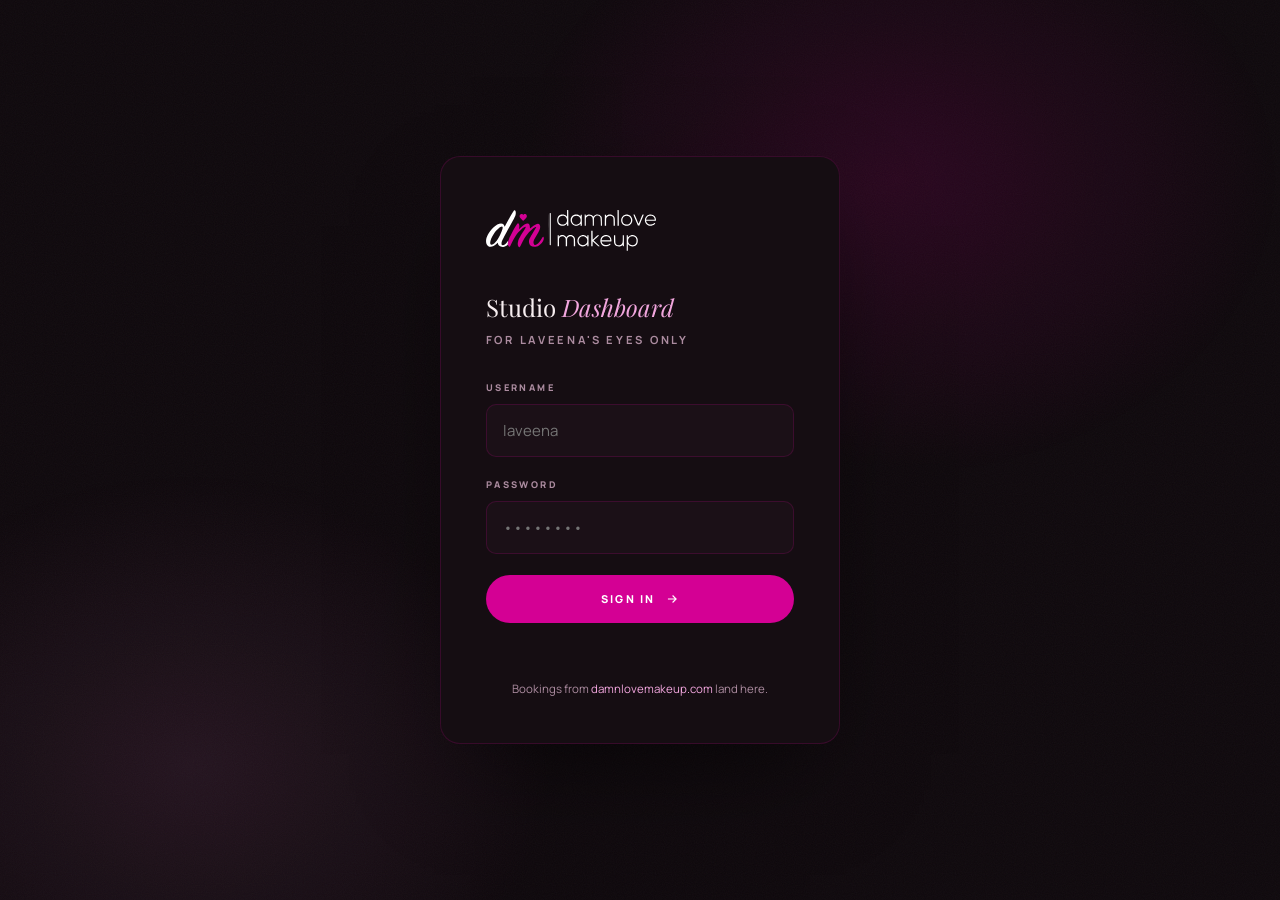
==== public/admin/index.html @ dbfa357e "DamnLove Makeup — website, booking system, admin dashboard" ====
<!DOCTYPE html>
<html lang="en">
<head>
<meta charset="UTF-8">

<!-- Google Analytics (GA4) — replace G-XXXXXXXXXX with your Measurement ID -->
<script async src="https://www.googletagmanager.com/gtag/js?id=G-XXXXXXXXXX"></script>
<script>
  window.dataLayer = window.dataLayer || [];
  function gtag(){dataLayer.push(arguments);}
  gtag('js', new Date());
  gtag('config', 'G-XXXXXXXXXX');
</script>
<meta name="viewport" content="width=device-width, initial-scale=1.0">
<title>Studio Dashboard · DamnLove Makeup</title>
<meta name="robots" content="noindex, nofollow">
<link rel="icon" type="image/svg+xml" href="../assets/mark.svg">
<link rel="preconnect" href="https://fonts.googleapis.com">
<link rel="preconnect" href="https://fonts.gstatic.com" crossorigin>
<link href="https://fonts.googleapis.com/css2?family=Playfair+Display:ital,wght@0,400;0,500;1,400;1,500&family=Manrope:wght@400;500;600;700;800&display=swap" rel="stylesheet">
<style>
:root{
  --bg:#0F090D;--bg-2:#150D12;--panel:#1B1017;--card:#1E1219;
  --pink:#D40094;--pink-hi:#EE2FA9;--blush:#F2A6DE;--rose:#C06BA6;
  --ivory:#F7EEF0;--mut:#AC8CA0;--hair:rgba(212,0,148,.18);--hair-2:rgba(247,238,240,.09);
  --new:#E0A73E;--conf:#4FA56B;--done:#6C8CC0;--canc:#B0607C;
  --serif:"Playfair Display",serif;--sans:"Manrope",sans-serif;--ease:cubic-bezier(.19,1,.22,1);
}
*{margin:0;padding:0;box-sizing:border-box}
body{background:var(--bg);color:var(--ivory);font-family:var(--sans);font-size:15px;line-height:1.6;-webkit-font-smoothing:antialiased;min-height:100vh}
a{color:inherit;text-decoration:none}
button{font:inherit;color:inherit;background:none;border:0;cursor:pointer}
h1,h2,h3,h4{font-family:var(--serif);font-weight:400}
input,select,textarea{font:inherit}
.serif-i{font-family:var(--serif);font-style:italic;color:var(--blush)}
.grain{position:fixed;inset:-100%;z-index:0;pointer-events:none;opacity:.04;background-image:url("data:image/svg+xml,%3Csvg xmlns='http://www.w3.org/2000/svg' width='300' height='300'%3E%3Cfilter id='n'%3E%3CfeTurbulence type='fractalNoise' baseFrequency='.9' numOctaves='2'/%3E%3C/filter%3E%3Crect width='300' height='300' filter='url(%23n)'/%3E%3C/svg%3E")}

/* ═══ LOGIN ═══ */
.login{min-height:100vh;display:flex;align-items:center;justify-content:center;padding:1.5rem;position:relative;z-index:1}
.login::before{content:"";position:absolute;inset:0;background:radial-gradient(50% 55% at 70% 20%,rgba(212,0,148,.14),transparent 60%),radial-gradient(45% 50% at 15% 85%,rgba(192,107,166,.12),transparent 65%)}
.login-card{position:relative;width:min(400px,100%);background:var(--bg-2);border:1px solid var(--hair);border-radius:20px;padding:clamp(1.8rem,5vw,2.8rem);box-shadow:0 40px 100px -30px rgba(0,0,0,.6)}
.login-card img{width:170px;height:auto;margin-bottom:1.6rem}
.login-card h1{font-size:1.5rem;margin-bottom:.3rem}
.login-card h1 em{font-style:italic;color:var(--blush)}
.login-card .sub{font-size:.7rem;font-weight:700;letter-spacing:.24em;text-transform:uppercase;color:var(--mut);margin-bottom:2rem}
.field{margin-bottom:1.3rem}
.field label{display:block;font-size:.58rem;font-weight:800;letter-spacing:.26em;text-transform:uppercase;color:var(--mut);margin-bottom:.5rem}
.field input{width:100%;background:var(--panel);border:1px solid var(--hair);border-radius:10px;padding:.85rem 1rem;color:var(--ivory);transition:border-color .3s}
.field input:focus{outline:none;border-color:var(--pink)}
.btn{display:inline-flex;align-items:center;justify-content:center;gap:.6rem;font-size:.68rem;font-weight:800;letter-spacing:.2em;text-transform:uppercase;padding:.95rem 1.6rem;border-radius:999px;transition:transform .4s var(--ease),background .3s,border-color .3s,color .3s}
.btn svg{width:14px;height:14px}
.btn-solid{background:var(--pink);color:#fff}
.btn-solid:hover{background:var(--pink-hi);transform:translateY(-2px)}
.btn-line{border:1px solid var(--hair);color:var(--ivory)}
.btn-line:hover{border-color:var(--pink);color:var(--blush)}
.btn-full{width:100%}
.btn:disabled{opacity:.5;cursor:default;transform:none!important}
.login-err{color:#E0245E;font-size:.82rem;margin-top:1rem;min-height:1.2em;font-weight:600}
.login-hint{margin-top:1.6rem;font-size:.72rem;color:var(--mut);text-align:center}
.login-hint a{color:var(--blush)}

/* ═══ APP SHELL ═══ */
.app{display:none;min-height:100vh;position:relative;z-index:1}
.app.show{display:grid;grid-template-columns:250px 1fr}
@media (max-width:860px){.app.show{grid-template-columns:1fr}}
.side{background:var(--bg-2);border-right:1px solid var(--hair);padding:1.6rem 1.1rem;display:flex;flex-direction:column;gap:.4rem;position:sticky;top:0;height:100vh}
@media (max-width:860px){.side{position:static;height:auto;flex-direction:row;flex-wrap:wrap;align-items:center;border-right:0;border-bottom:1px solid var(--hair)}}
.side .brand{display:flex;align-items:center;gap:.6rem;margin-bottom:1.6rem;padding:0 .4rem}
.side .brand img{width:130px;height:auto}
@media (max-width:860px){.side .brand{margin-bottom:0;margin-right:auto}}
.nav-item{display:flex;align-items:center;gap:.8rem;padding:.8rem .9rem;border-radius:10px;font-size:.86rem;font-weight:600;color:var(--mut);transition:all .3s var(--ease)}
.nav-item svg{width:18px;height:18px;flex:none}
.nav-item:hover{color:var(--ivory);background:var(--panel)}
.nav-item.on{background:var(--pink);color:#fff}
.nav-item .badge{margin-left:auto;background:var(--panel);color:var(--blush);font-size:.66rem;font-weight:800;padding:.1rem .5rem;border-radius:999px}
.nav-item.on .badge{background:rgba(255,255,255,.22);color:#fff}
.side .spacer{flex:1}
@media (max-width:860px){.side .spacer{display:none}.nav-item{padding:.6rem .7rem}.nav-item span.lbl{display:none}}
.main{padding:clamp(1.4rem,4vw,2.6rem);min-width:0;overflow-x:clip}
.page-head{display:flex;justify-content:space-between;align-items:flex-end;gap:1rem;flex-wrap:wrap;margin-bottom:1.8rem}
.page-head h2{font-size:clamp(1.6rem,4vw,2.4rem)}
.page-head h2 em{font-style:italic;color:var(--blush)}
.page-head p{color:var(--mut);font-size:.86rem;margin-top:.3rem}
.view{display:none}
.view.on{display:block;animation:fade .5s var(--ease)}
@keyframes fade{from{opacity:0;transform:translateY(12px)}to{opacity:1;transform:none}}

/* ═══ stats ═══ */
.stats{display:grid;grid-template-columns:repeat(auto-fit,minmax(130px,1fr));gap:1rem;margin-bottom:1.8rem}
.stat{background:var(--card);border:1px solid var(--hair-2);border-radius:14px;padding:1.2rem 1.3rem}
.stat b{font-family:var(--serif);font-size:2rem;display:block;line-height:1}
.stat span{font-size:.62rem;font-weight:800;letter-spacing:.16em;text-transform:uppercase;color:var(--mut);margin-top:.4rem;display:block}
.stat.s-new b{color:var(--new)}.stat.s-conf b{color:var(--conf)}.stat.s-done b{color:var(--done)}.stat.s-all b{color:var(--blush)}

/* ═══ filters ═══ */
.filters{display:flex;gap:.5rem;flex-wrap:wrap;margin-bottom:1.4rem;align-items:center}
.chip{font-size:.68rem;font-weight:700;letter-spacing:.12em;text-transform:uppercase;padding:.5rem 1rem;border-radius:999px;border:1px solid var(--hair-2);color:var(--mut);transition:all .3s}
.chip:hover{color:var(--ivory);border-color:var(--pink)}
.chip.on{background:var(--pink);border-color:var(--pink);color:#fff}
.search{margin-left:auto;background:var(--panel);border:1px solid var(--hair-2);border-radius:999px;padding:.5rem 1rem;color:var(--ivory);min-width:180px}
.search:focus{outline:none;border-color:var(--pink)}
@media (max-width:560px){.search{margin-left:0;width:100%}}

/* ═══ booking cards ═══ */
.blist{display:flex;flex-direction:column;gap:.9rem}
.bcard{background:var(--card);border:1px solid var(--hair-2);border-radius:14px;padding:1.2rem 1.3rem;display:grid;grid-template-columns:auto 1fr auto;gap:1rem;align-items:center;transition:border-color .3s}
.bcard:hover{border-color:var(--hair)}
@media (max-width:680px){.bcard{grid-template-columns:1fr;gap:.8rem}}
.bcard .bid{font-family:var(--serif);font-size:1.1rem;color:var(--blush);min-width:56px}
.bcard .binfo b{font-size:1.02rem;font-weight:700}
.bcard .binfo .meta{font-size:.82rem;color:var(--mut);margin-top:.2rem}
.bcard .binfo .meta span{color:var(--blush)}
.bcard .bactions{display:flex;gap:.5rem;align-items:center;flex-wrap:wrap;justify-content:flex-end}
@media (max-width:680px){.bcard .bactions{justify-content:flex-start}}
.sbadge{font-size:.6rem;font-weight:800;letter-spacing:.14em;text-transform:uppercase;padding:.3rem .7rem;border-radius:999px}
.sb-new{background:rgba(224,167,62,.16);color:var(--new)}
.sb-confirmed{background:rgba(79,165,107,.16);color:var(--conf)}
.sb-done{background:rgba(108,140,192,.16);color:var(--done)}
.sb-cancelled{background:rgba(176,96,124,.16);color:var(--canc)}
.mini{font-size:.64rem;font-weight:700;letter-spacing:.1em;text-transform:uppercase;padding:.5rem .9rem;border-radius:999px;border:1px solid var(--hair-2);color:var(--mut);transition:all .3s;display:inline-flex;align-items:center;gap:.4rem}
.mini svg{width:13px;height:13px}
.mini:hover{color:var(--ivory);border-color:var(--pink)}
.mini.wa{background:var(--pink);border-color:var(--pink);color:#fff}
.mini.wa:hover{background:var(--pink-hi)}
.mini.go{border-color:rgba(79,165,107,.4);color:var(--conf)}
.mini.go:hover{background:rgba(79,165,107,.14)}
.empty{text-align:center;padding:3rem 1rem;color:var(--mut);font-style:italic}

/* ═══ availability calendar ═══ */
.acal{max-width:460px;background:var(--card);border:1px solid var(--hair-2);border-radius:16px;padding:1.4rem}
.acal-head{display:flex;justify-content:space-between;align-items:center;margin-bottom:1rem}
.acal-head b{font-family:var(--serif);font-size:1.25rem}
.acal-head b i{color:var(--blush);font-style:italic}
.acal-nav{display:flex;gap:.4rem}
.acal-nav button{width:36px;height:36px;border:1px solid var(--hair-2);border-radius:50%;color:var(--ivory);display:flex;align-items:center;justify-content:center;transition:all .3s}
.acal-nav button:hover:not(:disabled){background:var(--pink);border-color:var(--pink)}
.acal-nav button:disabled{opacity:.3;cursor:default}
.acal-nav svg{width:13px;height:13px}
.acal-grid{display:grid;grid-template-columns:repeat(7,1fr);gap:.3rem;text-align:center}
.acal-grid .dow{font-size:.54rem;font-weight:800;letter-spacing:.1em;text-transform:uppercase;color:var(--rose);padding:.3rem 0}
.acal-grid .d{aspect-ratio:1;display:flex;align-items:center;justify-content:center;font-size:.82rem;border-radius:9px;border:1px solid transparent;cursor:pointer;transition:all .25s}
.acal-grid .d.past{color:rgba(172,140,160,.25);cursor:default}
.acal-grid .d:not(.past):hover{border-color:var(--pink)}
.acal-grid .d.blocked{background:rgba(176,96,124,.22);color:var(--canc);position:relative}
.acal-grid .d.blocked::after{content:"";position:absolute;left:24%;right:24%;top:50%;height:1.5px;background:var(--canc);transform:rotate(-16deg)}
.acal-legend{display:flex;gap:1.2rem;margin-top:1.2rem;font-size:.72rem;color:var(--mut);flex-wrap:wrap}
.acal-legend span{display:inline-flex;align-items:center;gap:.4rem}
.dot{width:12px;height:12px;border-radius:4px}
.dot.open{background:var(--card);border:1px solid var(--hair)}
.dot.blk{background:rgba(176,96,124,.5)}
.acal-note{margin-top:1rem;font-size:.78rem;color:var(--mut);font-style:italic}

/* ═══ content studio ═══ */
.cs-grid{display:grid;grid-template-columns:minmax(0,5fr) minmax(0,7fr);gap:1.6rem;align-items:start}
@media (max-width:860px){.cs-grid{grid-template-columns:1fr}}
.cs-panel{background:var(--card);border:1px solid var(--hair-2);border-radius:16px;padding:1.5rem}
.cs-panel h3{font-size:1.2rem;margin-bottom:1rem}
.cs-panel h3 em{font-style:italic;color:var(--blush)}
.cs-panel label{display:block;font-size:.58rem;font-weight:800;letter-spacing:.2em;text-transform:uppercase;color:var(--mut);margin:1rem 0 .5rem}
.cs-panel label:first-of-type{margin-top:0}
.cs-panel select,.cs-panel input{width:100%;background:var(--panel);border:1px solid var(--hair);border-radius:10px;padding:.75rem .9rem;color:var(--ivory)}
.cs-panel select:focus,.cs-panel input:focus{outline:none;border-color:var(--pink)}
.cs-out{background:var(--panel);border:1px solid var(--hair);border-radius:12px;padding:1.2rem;min-height:220px;white-space:pre-wrap;font-size:.92rem;line-height:1.7;color:#E6D3DE}
.cs-tags{margin-top:1rem;display:flex;flex-wrap:wrap;gap:.4rem}
.cs-tag{font-size:.72rem;color:var(--blush);background:var(--panel);border:1px solid var(--hair-2);border-radius:999px;padding:.3rem .7rem}
.cs-actions{display:flex;gap:.6rem;margin-top:1.2rem;flex-wrap:wrap}
.toast{position:fixed;bottom:1.5rem;left:50%;transform:translateX(-50%) translateY(20px);background:var(--pink);color:#fff;padding:.8rem 1.5rem;border-radius:999px;font-size:.82rem;font-weight:700;opacity:0;pointer-events:none;transition:all .4s var(--ease);z-index:100}
.toast.show{opacity:1;transform:translateX(-50%) translateY(0)}
.hrt{transform-origin:198.5px 82px;animation:beat 4s ease-in-out infinite 1s}
@keyframes beat{0%,90%,100%{transform:scale(1)}93%{transform:scale(1.15)}96%{transform:scale(1)}}
@media (prefers-reduced-motion:reduce){.hrt{animation:none}}

/* ═══ availability rebuild ═══ */
.av-grid{display:grid;grid-template-columns:minmax(0,460px) minmax(0,1fr);gap:1.6rem;align-items:start}
@media (max-width:900px){.av-grid{grid-template-columns:1fr}}
.acal-grid .d.today{border-color:var(--pink)}
.dot.today{background:var(--card);border:1px solid var(--pink)}
.av-side{display:flex;flex-direction:column;gap:1.2rem}
.av-card{background:var(--card);border:1px solid var(--hair-2);border-radius:16px;padding:1.4rem}
.av-card h3{font-size:1.15rem;display:flex;align-items:center;gap:.5rem}
.av-card h3 em{font-style:italic;color:var(--blush)}
.av-sub{font-size:.82rem;color:var(--mut);margin:.3rem 0 1rem}
.av-count{font-size:.62rem;font-weight:800;background:var(--panel);color:var(--blush);padding:.15rem .5rem;border-radius:999px}
.av-range{display:flex;gap:.8rem;flex-wrap:wrap}
.av-range label{flex:1;min-width:120px;font-size:.58rem;font-weight:800;letter-spacing:.16em;text-transform:uppercase;color:var(--mut);display:flex;flex-direction:column;gap:.4rem}
.av-range input{background:var(--panel);border:1px solid var(--hair);border-radius:9px;padding:.6rem .7rem;color:var(--ivory);color-scheme:dark}
.av-range input:focus{outline:none;border-color:var(--pink)}
.blk-list{display:flex;flex-direction:column;gap:.5rem;max-height:340px;overflow:auto}
.blk-item{display:flex;justify-content:space-between;align-items:center;gap:1rem;padding:.7rem .9rem;background:var(--panel);border:1px solid var(--hair-2);border-radius:10px;font-size:.88rem}
.blk-item b{font-weight:600}
.blk-item .x{width:28px;height:28px;border-radius:50%;border:1px solid var(--hair-2);color:var(--canc);flex:none;transition:all .3s}
.blk-item .x:hover{background:rgba(176,96,124,.16);border-color:var(--canc)}

/* ═══ growth plan ═══ */
.gp-tabs{display:flex;gap:.4rem;flex-wrap:wrap}
.gp-tabbar{position:sticky;top:0;z-index:30;background:var(--bg);padding:.9rem 0;margin-bottom:1rem;box-shadow:0 14px 18px -14px rgba(0,0,0,.65)}
@media (max-width:860px){.gp-tabbar{top:0}}
.gp-body{scroll-margin-top:110px}
.gp-tab{font-size:.64rem;font-weight:800;letter-spacing:.12em;text-transform:uppercase;padding:.5rem .9rem;border-radius:999px;border:1px solid var(--hair-2);color:var(--mut);transition:all .3s}
.gp-tab:hover{color:var(--ivory);border-color:var(--pink)}
.gp-tab.on{background:var(--pink);border-color:var(--pink);color:#fff}
.gp-sec{display:none}
.gp-sec.on{display:block;animation:fade .5s var(--ease)}
.gp-card{background:var(--card);border:1px solid var(--hair-2);border-radius:16px;padding:clamp(1.3rem,3vw,2rem);margin-bottom:1.3rem}
.gp-card h3{font-size:1.35rem;margin-bottom:.4rem}
.gp-card h3 em{font-style:italic;color:var(--blush)}
.gp-card h4{font-family:var(--serif);font-size:1.05rem;color:var(--ivory);margin:1.4rem 0 .6rem}
.gp-card h4:first-of-type{margin-top:.8rem}
.gp-card p{color:#D9C7D0;font-size:.92rem;margin-bottom:.9rem}
.gp-card p strong{color:var(--ivory)}
.gp-card ul{list-style:none;display:flex;flex-direction:column;gap:.85rem;margin-bottom:1rem}
.gp-card li{display:block;position:relative;padding-left:1.35rem;font-size:.9rem;line-height:1.65;color:#D9C7D0}
.gp-card li::before{content:"♥";color:var(--pink);font-size:.68rem;position:absolute;left:0;top:.52em;line-height:1}
.gp-card li>strong:first-child{display:block;color:var(--ivory);margin-bottom:.2rem;line-height:1.4}
.gp-lead{font-size:.98rem!important;color:var(--blush)!important;font-family:var(--serif);font-style:italic}
.gp-copy{position:relative;background:var(--panel);border:1px solid var(--hair);border-radius:12px;padding:1.1rem 1.2rem;margin:.8rem 0 1.2rem;white-space:pre-wrap;font-size:.9rem;line-height:1.65;color:#EAD8E2}
.gp-copy .cbtn{position:absolute;top:.7rem;right:.7rem;font-size:.56rem;font-weight:800;letter-spacing:.14em;text-transform:uppercase;color:var(--bg);background:var(--blush);padding:.3rem .7rem;border-radius:999px;transition:background .3s}
.gp-copy .cbtn:hover{background:#fff}
.gp-copy .lbl{display:block;font-size:.56rem;font-weight:800;letter-spacing:.2em;text-transform:uppercase;color:var(--rose);margin-bottom:.6rem}
.gp-day{border:1px solid var(--hair-2);border-radius:12px;margin-bottom:.7rem;overflow:hidden}
.gp-day summary{cursor:pointer;padding:.9rem 1.1rem;font-weight:700;font-size:.92rem;display:flex;align-items:center;gap:.7rem;list-style:none;background:var(--panel)}
.gp-day summary::-webkit-details-marker{display:none}
.gp-day summary .dtag{font-size:.58rem;font-weight:800;letter-spacing:.1em;text-transform:uppercase;padding:.2rem .55rem;border-radius:999px;flex:none}
.gp-day summary .dtag.reel{background:rgba(212,0,148,.16);color:var(--pink)}
.gp-day summary .dtag.photo{background:rgba(108,140,192,.16);color:var(--done)}
.gp-day summary .dtag.story{background:rgba(224,167,62,.16);color:var(--new)}
.gp-day summary .dtag.engage{background:rgba(79,165,107,.16);color:var(--conf)}
.gp-day summary::after{content:"+";margin-left:auto;color:var(--pink);font-weight:700;transition:transform .3s}
.gp-day[open] summary::after{transform:rotate(45deg)}
.gp-day .in{padding:1rem 1.1rem;font-size:.88rem;color:#D9C7D0;line-height:1.7}
.gp-day .in b{color:var(--ivory)}
.gp-pill{display:inline-block;font-size:.6rem;font-weight:800;letter-spacing:.1em;text-transform:uppercase;color:var(--blush);background:var(--panel);border:1px solid var(--hair-2);border-radius:999px;padding:.25rem .6rem;margin:0 .3rem .3rem 0}
.gp-week{display:flex;align-items:center;gap:.8rem;padding:1rem 1.2rem;background:var(--panel);border:1px solid var(--hair-2);border-radius:12px;margin-bottom:.7rem}
.gp-week .wn{font-family:var(--serif);font-style:italic;color:var(--pink);font-size:1.1rem;flex:none;width:60px}
.gp-week b{display:block;font-size:.98rem;margin-bottom:.2rem}
.gp-week span{font-size:.82rem;color:var(--mut)}
.sp-tbl{width:100%;border-collapse:collapse;margin:.6rem 0 1.2rem;font-size:.85rem}
.sp-tbl th{text-align:left;font-size:.56rem;font-weight:800;letter-spacing:.16em;text-transform:uppercase;color:var(--blush);background:var(--panel);padding:.6rem .7rem;border:1px solid var(--hair-2)}
.sp-tbl td{padding:.55rem .7rem;border:1px solid var(--hair-2);color:#D9C7D0;vertical-align:top}
.sp-tbl tr:nth-child(even) td{background:rgba(247,238,240,.02)}
.sp-tbl td b{color:var(--ivory)}
.sp-tbl .num{text-align:right;white-space:nowrap;color:var(--blush)}
.sp-tbl tr.sp-hi td{background:rgba(212,0,148,.11)}
.sp-tbl tr.sp-tot td{background:rgba(212,0,148,.07);font-weight:800;color:var(--ivory)}
@media (max-width:640px){.sp-tbl{font-size:.76rem}.sp-tbl th,.sp-tbl td{padding:.4rem .45rem}}
.gp-note{background:linear-gradient(160deg,rgba(212,0,148,.1),var(--card) 60%);border:1px solid var(--hair);border-radius:14px;padding:1.3rem 1.5rem;margin-top:1rem}
.gp-note b{color:var(--blush)}
/* production: tutorial links + lighting diagrams */
.yt-list{display:grid;grid-template-columns:repeat(auto-fit,minmax(min(100%,260px),1fr));gap:.7rem;margin:.4rem 0 .6rem}
.yt-link{display:flex;gap:.7rem;align-items:flex-start;padding:.8rem .9rem;background:var(--panel);border:1px solid var(--hair-2);border-radius:11px;transition:border-color .3s,transform .3s}
.yt-link:hover{border-color:var(--pink);transform:translateY(-2px)}
.yt-link .yt-ic{flex:none;width:30px;height:30px;border-radius:7px;background:#FF0033;display:flex;align-items:center;justify-content:center;margin-top:1px}
.yt-link .yt-ic svg{width:16px;height:16px;color:#fff}
.yt-link .yt-t{font-size:.82rem;font-weight:700;color:var(--ivory);line-height:1.3}
.yt-link .yt-s{display:block;font-size:.66rem;color:var(--mut);font-weight:600;margin-top:.15rem}
.lz-wrap{display:grid;grid-template-columns:repeat(auto-fit,minmax(min(100%,280px),1fr));gap:1.1rem;margin:.6rem 0 .3rem}
.lz{background:var(--panel);border:1px solid var(--hair-2);border-radius:14px;padding:1rem 1rem 1.1rem}
.lz h5{font-size:.92rem;color:var(--ivory);margin-bottom:.2rem}
.lz .lz-sub{font-size:.72rem;color:var(--mut);margin-bottom:.6rem}
.lz svg{width:100%;height:auto;display:block;border-radius:8px;background:radial-gradient(120% 120% at 50% 0,rgba(212,0,148,.06),transparent 70%)}
.lz .lz-key{font-size:.72rem;color:#D9C7D0;margin-top:.5rem;line-height:1.5}
.step-card{counter-reset:stp}
.step{display:flex;gap:.9rem;padding:.7rem 0;border-bottom:1px solid var(--hair-2)}
.step:last-child{border-bottom:0}
.step .n{flex:none;width:26px;height:26px;border-radius:50%;background:var(--pink);color:#fff;font-size:.78rem;font-weight:800;display:flex;align-items:center;justify-content:center}
.step .sx{font-size:.9rem;color:#D9C7D0;line-height:1.6}
.step .sx b{color:var(--ivory)}
.spec-tbl{width:100%;border-collapse:collapse;margin:.5rem 0 .3rem;font-size:.86rem}
.spec-tbl td{padding:.5rem .7rem;border:1px solid var(--hair-2);color:#D9C7D0}
.spec-tbl td:first-child{color:var(--blush);font-weight:700;white-space:nowrap;width:38%}
.spec-tbl tr:nth-child(odd) td{background:rgba(247,238,240,.02)}

</style>
</head>
<body>
<div class="grain" aria-hidden="true"></div>

<!-- ══════════ LOGIN ══════════ -->
<div class="login" id="loginView">
  <form class="login-card" id="loginForm">
    <img src="../assets/logo.svg" alt="DamnLove Makeup">
    <h1>Studio <em>Dashboard</em></h1>
    <p class="sub">For Laveena's eyes only</p>
    <div class="field"><label for="lu">Username</label><input id="lu" type="text" autocomplete="username" placeholder="laveena" required></div>
    <div class="field"><label for="lp">Password</label><input id="lp" type="password" autocomplete="current-password" placeholder="••••••••" required></div>
    <button class="btn btn-solid btn-full" type="submit" id="loginBtn">Sign In
      <svg viewBox="0 0 24 24" fill="none" stroke="currentColor" stroke-width="2"><path d="M5 12h13M13 6l6 6-6 6"/></svg>
    </button>
    <p class="login-err" id="loginErr"></p>
    <p class="login-hint">Bookings from <a href="../index.html" target="_blank">damnlovemakeup.com</a> land here.</p>
  </form>
</div>

<!-- ══════════ APP ══════════ -->
<div class="app" id="app">
  <aside class="side">
    <div class="brand"><img src="../assets/logo.svg" alt="DamnLove Makeup"></div>
    <button class="nav-item on" data-view="requests"><svg viewBox="0 0 24 24" fill="none" stroke="currentColor" stroke-width="1.7"><path d="M9 11l3 3L22 4"/><path d="M21 12v7a2 2 0 0 1-2 2H5a2 2 0 0 1-2-2V5a2 2 0 0 1 2-2h11"/></svg><span class="lbl">Requests</span><span class="badge" id="navBadge">0</span></button>
    <button class="nav-item" data-view="availability"><svg viewBox="0 0 24 24" fill="none" stroke="currentColor" stroke-width="1.7"><rect x="3" y="5" width="18" height="16" rx="2"/><path d="M16 3v4M8 3v4M3 11h18"/></svg><span class="lbl">Availability</span></button>
    <button class="nav-item" data-view="content"><svg viewBox="0 0 24 24" fill="none" stroke="currentColor" stroke-width="1.7"><path d="M12 3l1.9 5.8H20l-4.9 3.6 1.9 5.8L12 14.6 7 18.2l1.9-5.8L4 8.8h6.1z"/></svg><span class="lbl">Content Studio</span></button>
    <button class="nav-item" data-view="growth"><svg viewBox="0 0 24 24" fill="none" stroke="currentColor" stroke-width="1.7"><path d="M3 17l6-6 4 4 8-8"/><path d="M21 7v6M21 7h-6"/></svg><span class="lbl">Growth Plan</span><span class="badge" style="background:var(--pink);color:#fff">2mo</span></button>
    <button class="nav-item" data-view="salon"><svg viewBox="0 0 24 24" fill="none" stroke="currentColor" stroke-width="1.7"><path d="M3 9l1.5-5h15L21 9"/><path d="M3 9h18v11a1 1 0 0 1-1 1H4a1 1 0 0 1-1-1z"/><path d="M9 21v-6h6v6"/></svg><span class="lbl">Salon Plan</span><span class="badge" style="background:var(--pink);color:#fff">New</span></button>
    <div class="spacer"></div>
    <button class="nav-item" id="logoutBtn"><svg viewBox="0 0 24 24" fill="none" stroke="currentColor" stroke-width="1.7"><path d="M9 21H5a2 2 0 0 1-2-2V5a2 2 0 0 1 2-2h4M16 17l5-5-5-5M21 12H9"/></svg><span class="lbl">Sign out</span></button>
  </aside>

  <main class="main">
    <!-- REQUESTS -->
    <section class="view on" id="v-requests">
      <div class="page-head">
        <div><h2>Booking <em>requests</em></h2><p>Every request from your website, newest first.</p></div>
        <button class="btn btn-line" id="refreshBtn"><svg viewBox="0 0 24 24" fill="none" stroke="currentColor" stroke-width="2"><path d="M21 12a9 9 0 1 1-3-6.7L21 8"/><path d="M21 3v5h-5"/></svg>Refresh</button>
      </div>
      <div class="stats">
        <div class="stat s-all"><b id="stAll">0</b><span>Total</span></div>
        <div class="stat s-new"><b id="stNew">0</b><span>New</span></div>
        <div class="stat s-conf"><b id="stConf">0</b><span>Confirmed</span></div>
        <div class="stat s-done"><b id="stDone">0</b><span>Done</span></div>
      </div>
      <div class="filters">
        <button class="chip on" data-f="all">All</button>
        <button class="chip" data-f="new">New</button>
        <button class="chip" data-f="confirmed">Confirmed</button>
        <button class="chip" data-f="done">Done</button>
        <button class="chip" data-f="cancelled">Cancelled</button>
        <input class="search" id="searchBox" type="search" placeholder="Search name, phone, city…">
      </div>
      <div class="blist" id="blist"><div class="empty">Loading requests…</div></div>
    </section>

    <!-- AVAILABILITY -->
    <section class="view" id="v-availability">
      <div class="page-head">
        <div><h2>Manage <em>availability</em></h2><p>Tap a date to block it. Blocked dates disappear from your website's booking calendar.</p></div>
      </div>
      <div class="av-grid">
        <div class="acal">
          <div class="acal-head">
            <b id="acalTitle">Month <i>Year</i></b>
            <div class="acal-nav">
              <button id="acalPrev" aria-label="Previous"><svg viewBox="0 0 24 24" fill="none" stroke="currentColor" stroke-width="2"><path d="M15 18l-6-6 6-6"/></svg></button>
              <button id="acalNext" aria-label="Next"><svg viewBox="0 0 24 24" fill="none" stroke="currentColor" stroke-width="2"><path d="M9 6l6 6-6 6"/></svg></button>
            </div>
          </div>
          <div class="acal-grid" id="acalGrid"></div>
          <div class="acal-legend"><span><i class="dot open"></i> Available</span><span><i class="dot blk"></i> Blocked</span><span><i class="dot today"></i> Today</span></div>
          <p class="acal-note">Tap a future date to block or open it. Saves instantly to your live site.</p>
        </div>
        <div class="av-side">
          <div class="av-card">
            <h3>Block a <em>range</em></h3>
            <p class="av-sub">Going out of town? Block several days at once.</p>
            <div class="av-range">
              <label>From <input type="date" id="rangeFrom"></label>
              <label>To <input type="date" id="rangeTo"></label>
            </div>
            <button class="btn btn-solid" id="rangeBlock" style="width:100%;margin-top:.4rem">Block this range</button>
          </div>
          <div class="av-card">
            <h3>Blocked <em>dates</em> <span id="blkCount" class="av-count">0</span></h3>
            <div class="blk-list" id="blkList"><div class="empty" style="padding:1.5rem 0">No blocked dates yet.</div></div>
          </div>
        </div>
      </div>
    </section>

    <!-- GROWTH PLAN -->
    <section class="view" id="v-growth">
      <div class="page-head">
        <div><h2>The <em>comeback</em> plan</h2><p>Your 8-week Lucknow growth playbook. Everything to shoot, post, say and do.</p></div>
      </div>
      <div class="gp-tabbar"><div class="gp-tabs" id="gpTabs"></div></div>
      <div class="gp-body" id="gpBody"></div>
    </section>

    <!-- SALON PLAN -->
    <section class="view" id="v-salon">
      <div class="page-head">
        <div><h2>The <em>salon</em> plan</h2><p>Your Lucknow salon + academy playbook: market, money, menu and the 13-week build.</p></div>
      </div>
      <div class="gp-tabbar"><div class="gp-tabs" id="spTabs"></div></div>
      <div class="gp-body" id="spBody"></div>
    </section>

    <!-- CONTENT STUDIO -->
    <section class="view" id="v-content">
      <div class="page-head">
        <div><h2>Content <em>studio</em></h2><p>Generate ready-to-post Instagram captions and hashtags in your brand voice.</p></div>
      </div>
      <div class="cs-grid">
        <div class="cs-panel">
          <h3>Caption <em>maker</em></h3>
          <label for="csType">Post type</label>
          <select id="csType">
            <option value="bridal">Bridal reveal</option>
            <option value="party">Party / event glam</option>
            <option value="airbrush">Airbrush close-up</option>
            <option value="bts">Behind the scenes</option>
            <option value="booking">Open dates / booking push</option>
            <option value="review">Client love / testimonial</option>
            <option value="tip">Beauty tip</option>
          </select>
          <label for="csCity">City / occasion (optional)</label>
          <input id="csCity" type="text" placeholder="Lucknow, sangeet, nikah…">
          <label for="csName">Client first name (optional)</label>
          <input id="csName" type="text" placeholder="For tagging / thanks">
          <div class="cs-actions">
            <button class="btn btn-solid" id="csGen"><svg viewBox="0 0 24 24" fill="currentColor"><path d="M12 3l1.9 5.8H20l-4.9 3.6 1.9 5.8L12 14.6 7 18.2l1.9-5.8L4 8.8h6.1z"/></svg>Generate</button>
            <button class="btn btn-line" id="csGen2">Another angle</button>
          </div>
        </div>
        <div class="cs-panel">
          <h3>Your <em>caption</em></h3>
          <div class="cs-out" id="csOut">Pick a post type and hit Generate. A caption and hashtag set appear here, ready to copy.</div>
          <div class="cs-tags" id="csTags"></div>
          <div class="cs-actions">
            <button class="btn btn-solid" id="csCopy"><svg viewBox="0 0 24 24" fill="none" stroke="currentColor" stroke-width="2"><rect x="9" y="9" width="13" height="13" rx="2"/><path d="M5 15H4a2 2 0 0 1-2-2V4a2 2 0 0 1 2-2h9a2 2 0 0 1 2 2v1"/></svg>Copy caption + tags</button>
          </div>
        </div>
      </div>
    </section>
  </main>
</div>

<div class="toast" id="toast">Copied!</div>

<script>
(function(){
  "use strict";
  var WA_STUDIO = "919839675822";
  var loginView = document.getElementById("loginView");
  var app = document.getElementById("app");
  var toastEl = document.getElementById("toast");
  function toast(msg){ toastEl.textContent = msg; toastEl.classList.add("show"); setTimeout(function(){ toastEl.classList.remove("show"); }, 1900); }

  /* ── auth ── */
  function showApp(){ loginView.style.display = "none"; app.classList.add("show"); loadBookings(); loadAvailability(); }
  function showLogin(){ app.classList.remove("show"); loginView.style.display = "flex"; }

  fetch("/api/admin/login").then(function(r){ return r.json(); }).then(function(res){
    if (res && res.authed) showApp(); else showLogin();
  }).catch(showLogin);

  document.getElementById("loginForm").addEventListener("submit", function(e){
    e.preventDefault();
    var btn = document.getElementById("loginBtn"), err = document.getElementById("loginErr");
    btn.disabled = true; err.textContent = "";
    fetch("/api/admin/login", {
      method: "POST", headers: {"Content-Type":"application/json"},
      body: JSON.stringify({ username: document.getElementById("lu").value, password: document.getElementById("lp").value })
    }).then(function(r){ return r.json(); }).then(function(res){
      btn.disabled = false;
      if (res && res.ok) showApp();
      else err.textContent = (res && res.error) || "Sign in failed.";
    }).catch(function(){ btn.disabled = false; err.textContent = "Could not reach the server."; });
  });

  document.getElementById("logoutBtn").addEventListener("click", function(){
    fetch("/api/admin/logout", { method: "POST" }).then(function(){ showLogin(); });
  });

  /* ── nav ── */
  document.querySelectorAll(".nav-item[data-view]").forEach(function(n){
    n.addEventListener("click", function(){
      document.querySelectorAll(".nav-item[data-view]").forEach(function(x){ x.classList.remove("on"); });
      n.classList.add("on");
      document.querySelectorAll(".view").forEach(function(v){ v.classList.remove("on"); });
      document.getElementById("v-" + n.dataset.view).classList.add("on");
      if (n.dataset.view === "growth" && window.initGrowth) window.initGrowth();
      if (n.dataset.view === "salon" && window.initSalon) window.initSalon();
    });
  });

  /* ── bookings ── */
  var allBookings = [], curFilter = "all", curSearch = "";
  function esc(x){ return String(x==null?"":x).replace(/[&<>"]/g, function(c){ return {"&":"&amp;","<":"&lt;",">":"&gt;",'"':"&quot;"}[c]; }); }
  function fmtDate(iso){
    var p = iso.split("-"); if (p.length !== 3) return iso;
    var d = new Date(+p[0], +p[1]-1, +p[2]);
    return d.toLocaleDateString("en-IN", { weekday:"short", day:"numeric", month:"short", year:"numeric" });
  }
  function loadBookings(){
    fetch("/api/admin/bookings").then(function(r){
      if (r.status === 401){ showLogin(); throw new Error("401"); }
      return r.json();
    }).then(function(res){
      if (!res.ok) return;
      allBookings = res.bookings || [];
      var c = res.counts || {};
      var total = (c.new||0)+(c.confirmed||0)+(c.done||0)+(c.cancelled||0);
      document.getElementById("stAll").textContent = total;
      document.getElementById("stNew").textContent = c.new||0;
      document.getElementById("stConf").textContent = c.confirmed||0;
      document.getElementById("stDone").textContent = c.done||0;
      document.getElementById("navBadge").textContent = c.new||0;
      renderBookings();
    }).catch(function(){});
  }
  function waClientLink(bk){
    var E = String.fromCodePoint;
    var digits = String(bk.phone).replace(/\D/g,"");
    var confirmed = bk.status === "confirmed" || bk.status === "done";
    var msg = "*DamnLove Makeup by Laveena*\n\n" + E(0x1F495) + " Hi " + (bk.name||"") + "! " +
      (confirmed
        ? "Your booking is *confirmed*! " + E(0x1F389)
        : "Thank you for your booking request. " + E(0x2728)) +
      "\n\n" + E(0x1F380) + " *Booking Request:* #" + bk.id +
      "\n" + E(0x1F4C5) + " *Date:* " + fmtDate(bk.event_date) +
      "\n" + E(0x23F0) + " *Time:* " + bk.time_slot +
      "\n" + E(0x2728) + " *Occasion:* " + bk.occasion +
      (bk.city ? "\n" + E(0x1F4CD) + " *Venue:* " + bk.city : "") +
      "\n\n" + (confirmed
        ? "See you soon! " + E(0x1F484)
        : "To lock your date, a small advance is needed. Shall I share the details? " + E(0x1F484));
    return "https://wa.me/" + digits + "?text=" + encodeURIComponent(msg);
  }
  function setStatus(id, status){
    fetch("/api/admin/bookings", {
      method:"PATCH", headers:{"Content-Type":"application/json"},
      body: JSON.stringify({ id: id, status: status })
    }).then(function(r){ return r.json(); }).then(function(res){
      if (res.ok){ toast("Marked " + status); loadBookings(); }
    });
  }
  function renderBookings(){
    var list = document.getElementById("blist");
    var rows = allBookings.filter(function(bk){
      if (curFilter !== "all" && bk.status !== curFilter) return false;
      if (curSearch){
        var hay = (bk.name+" "+bk.phone+" "+(bk.city||"")).toLowerCase();
        if (hay.indexOf(curSearch.toLowerCase()) === -1) return false;
      }
      return true;
    });
    if (!rows.length){ list.innerHTML = '<div class="empty">No requests here yet.</div>'; return; }
    list.innerHTML = rows.map(function(bk){
      var actions = '<a class="mini wa" href="'+waClientLink(bk)+'" target="_blank" rel="noopener"><svg viewBox="0 0 24 24" fill="currentColor"><path d="M12 2a10 10 0 0 0-8.6 15.1L2 22l5-1.3A10 10 0 1 0 12 2Z"/></svg>WhatsApp</a>';
      if (bk.status === "new") actions += '<button class="mini go" data-act="confirmed" data-id="'+bk.id+'">Confirm</button>';
      if (bk.status === "confirmed") actions += '<button class="mini go" data-act="done" data-id="'+bk.id+'">Mark done</button>';
      if (bk.status !== "cancelled" && bk.status !== "done") actions += '<button class="mini" data-act="cancelled" data-id="'+bk.id+'">Cancel</button>';
      if (bk.status === "cancelled") actions += '<button class="mini" data-act="new" data-id="'+bk.id+'">Reopen</button>';
      return '<div class="bcard">'+
        '<div class="bid">#'+bk.id+'</div>'+
        '<div class="binfo"><b>'+esc(bk.name)+'</b>'+
          '<div class="meta"><span>'+fmtDate(bk.event_date)+'</span> · '+esc(bk.time_slot)+' · '+esc(bk.occasion)+
          '<br>'+esc(bk.phone)+(bk.city? ' · '+esc(bk.city):'')+(bk.notes? '<br><em>“'+esc(bk.notes)+'”</em>':'')+'</div></div>'+
        '<div class="bactions"><span class="sbadge sb-'+bk.status+'">'+bk.status+'</span>'+actions+'</div>'+
      '</div>';
    }).join("");
    list.querySelectorAll("button[data-act]").forEach(function(b){
      b.addEventListener("click", function(){ setStatus(+b.dataset.id, b.dataset.act); });
    });
  }
  document.querySelectorAll(".chip").forEach(function(ch){
    ch.addEventListener("click", function(){
      document.querySelectorAll(".chip").forEach(function(x){ x.classList.remove("on"); });
      ch.classList.add("on"); curFilter = ch.dataset.f; renderBookings();
    });
  });
  document.getElementById("searchBox").addEventListener("input", function(e){ curSearch = e.target.value.trim(); renderBookings(); });
  document.getElementById("refreshBtn").addEventListener("click", loadBookings);

  /* ── availability ── */
  var blocked = {}, aView = new Date(); aView.setDate(1);
  var aToday = new Date(); aToday.setHours(0,0,0,0);
  var MONTHS=["January","February","March","April","May","June","July","August","September","October","November","December"];
  function aIso(d){ return d.getFullYear()+"-"+String(d.getMonth()+1).padStart(2,"0")+"-"+String(d.getDate()).padStart(2,"0"); }
  function loadAvailability(){
    fetch("/api/admin/availability").then(function(r){ return r.json(); }).then(function(res){
      if (res.ok){ blocked = {}; (res.blocked||[]).forEach(function(b){ blocked[b.date]=true; }); renderACal(); renderBlockedList(); }
    }).catch(function(){ toast("Could not load availability"); });
  }
  function renderACal(){
    document.getElementById("acalTitle").innerHTML = MONTHS[aView.getMonth()]+" <i>"+aView.getFullYear()+"</i>";
    document.getElementById("acalPrev").disabled = aView <= new Date(aToday.getFullYear(), aToday.getMonth(), 1);
    var g = document.getElementById("acalGrid"); g.innerHTML="";
    ["Mo","Tu","We","Th","Fr","Sa","Su"].forEach(function(d){ var e=document.createElement("span"); e.className="dow"; e.textContent=d; g.appendChild(e); });
    var first=new Date(aView.getFullYear(),aView.getMonth(),1), lead=(first.getDay()+6)%7;
    var days=new Date(aView.getFullYear(),aView.getMonth()+1,0).getDate();
    var todayIso=aIso(aToday);
    for(var b=0;b<lead;b++) g.appendChild(document.createElement("span"));
    for(var d=1;d<=days;d++){(function(d){
      var date=new Date(aView.getFullYear(),aView.getMonth(),d), iso=aIso(date);
      var el=document.createElement("button"); el.className="d"; el.textContent=d; el.dataset.iso=iso;
      if(iso===todayIso) el.classList.add("today");
      if(date<aToday){ el.classList.add("past"); }
      else{
        if(blocked[iso]) el.classList.add("blocked");
        el.addEventListener("click", function(){ toggleBlock(iso, el); });
      }
      g.appendChild(el);
    })(d);}
  }
  // pretty date: 2026-07-20 -> Mon, 20 Jul 2026
  function prettyISO(iso){
    var p=iso.split("-"); var dt=new Date(+p[0],+p[1]-1,+p[2]);
    var dows=["Sun","Mon","Tue","Wed","Thu","Fri","Sat"], mos=["Jan","Feb","Mar","Apr","May","Jun","Jul","Aug","Sep","Oct","Nov","Dec"];
    return dows[dt.getDay()]+", "+(+p[2])+" "+mos[+p[1]-1]+" "+p[0];
  }
  function renderBlockedList(){
    var list=Object.keys(blocked).filter(function(k){ return k>=aIso(aToday); }).sort();
    var cnt=document.getElementById("blkCount"); if(cnt) cnt.textContent=list.length;
    var wrap=document.getElementById("blkList"); if(!wrap) return;
    if(!list.length){ wrap.innerHTML='<div class="empty" style="padding:1.5rem 0">No upcoming blocked dates. Your calendar is fully open.</div>'; return; }
    wrap.innerHTML="";
    list.forEach(function(iso){
      var row=document.createElement("div"); row.className="blk-item";
      var b=document.createElement("b"); b.textContent=prettyISO(iso);
      var x=document.createElement("button"); x.className="x"; x.title="Open this date"; x.innerHTML='<svg viewBox="0 0 24 24" fill="none" stroke="currentColor" stroke-width="2" style="width:14px;height:14px"><path d="M18 6L6 18M6 6l12 12"/></svg>';
      x.addEventListener("click", function(){ setBlocked(iso, false); });
      row.appendChild(b); row.appendChild(x); wrap.appendChild(row);
    });
  }
  // core: set a single date blocked/open, sync UI
  function setBlocked(iso, wantBlock){
    var method = wantBlock ? "POST" : "DELETE";
    var url = "/api/admin/availability" + (wantBlock ? "" : "?date=" + encodeURIComponent(iso));
    return fetch(url, { method: method, headers:{"Content-Type":"application/json"}, body: JSON.stringify({ date: iso }) })
      .then(function(r){ return r.json(); }).then(function(res){
        if(res.ok){
          if(wantBlock) blocked[iso]=true; else delete blocked[iso];
          renderACal(); renderBlockedList();
          return true;
        } else { toast(res.error || "Could not save"); return false; }
      }).catch(function(){ toast("Network error — try again"); return false; });
  }
  function toggleBlock(iso, el){
    var wantBlock = !blocked[iso];
    setBlocked(iso, wantBlock).then(function(ok){ if(ok) toast(wantBlock ? "Blocked "+prettyISO(iso) : "Opened "+prettyISO(iso)); });
  }
  document.getElementById("acalPrev").addEventListener("click", function(){ aView=new Date(aView.getFullYear(),aView.getMonth()-1,1); renderACal(); });
  document.getElementById("acalNext").addEventListener("click", function(){ aView=new Date(aView.getFullYear(),aView.getMonth()+1,1); renderACal(); });
  // range block: block every date From..To inclusive
  (function(){
    var btn=document.getElementById("rangeBlock"); if(!btn) return;
    btn.addEventListener("click", function(){
      var f=document.getElementById("rangeFrom").value, t=document.getElementById("rangeTo").value;
      if(!f||!t){ toast("Pick both a start and end date"); return; }
      if(f>t){ var tmp=f; f=t; t=tmp; }
      var todayIso=aIso(aToday);
      if(t<todayIso){ toast("That range is in the past"); return; }
      var dates=[], cur=new Date(f+"T00:00:00"), end=new Date(t+"T00:00:00");
      while(cur<=end){ var iso=aIso(cur); if(iso>=todayIso && !blocked[iso]) dates.push(iso); cur.setDate(cur.getDate()+1); }
      if(!dates.length){ toast("Those dates are already blocked"); return; }
      btn.disabled=true; btn.textContent="Blocking "+dates.length+"…";
      var done=0;
      Promise.all(dates.map(function(iso){
        return fetch("/api/admin/availability", { method:"POST", headers:{"Content-Type":"application/json"}, body: JSON.stringify({ date: iso }) })
          .then(function(r){ return r.json(); }).then(function(res){ if(res.ok){ blocked[iso]=true; done++; } });
      })).then(function(){
        renderACal(); renderBlockedList();
        document.getElementById("rangeFrom").value=""; document.getElementById("rangeTo").value="";
        btn.disabled=false; btn.textContent="Block this range";
        toast("Blocked "+done+" date"+(done===1?"":"s"));
      }).catch(function(){ btn.disabled=false; btn.textContent="Block this range"; toast("Some dates failed — refresh and retry"); });
    });
  })();

  /* ── content studio ── */
  var TPL = {
    bridal: [
      "Some brides you never forget. {name}, thank you for trusting me with your big day. {city}\n\nEvery layer of this look was built to last — from the first ritual to the last dance. That's the airbrush promise. 💄",
      "She said yes to the dress. I said yes to making sure it lasted 10 hours. ✨{city}\n\nBridal airbrush that holds through every hug, every happy tear, every photo. This is what I live for. 👰‍♀️"
    ],
    party: [
      "Glam that walks in glowing and leaves unforgettable. ✨{city}\n\nParty-ready in the chair, camera-ready all night. Who's next? 💋",
      "When the outfit is this good, the makeup has to keep up. 💃{city}\n\nSoft glam, bold lip, zero fading. Book your event look with me. ✨"
    ],
    airbrush: [
      "Look closer. 🔍 This is what airbrush does that nothing else can — a flawless, weightless finish that the camera loves. {city}\n\nNo cake. No transfer. Just skin, perfected. ✨",
      "The secret isn't more makeup. It's the right technique. Airbrushed base, built for the long haul. 💄{city}"
    ],
    bts: [
      "Behind every 10-second reveal is a very early alarm. ⏰ 4 AM starts, steady hands, a lot of chai. {city}\n\nThis is the part you don't see — and the part that makes the difference. 💕",
      "Brushes down, heart full. 🫶 A little peek behind the chair today. {city}\n\nThe magic is in the prep. Always. ✨"
    ],
    booking: [
      "Wedding season is filling up fast. 📅 If your date is near, don't wait — my calendar closes quicker than you'd think. {city}\n\nBook online in under a minute. Link in bio. 💄",
      "Your date could be waiting for you. ✨ Bridal, party or engagement — reserve your slot before someone else does. {city}\n\nOnline booking is live. Tap the link in bio. 💕"
    ],
    review: [
      "\"The makeup lasted nine to ten hours.\" 🥹 Words like these are why I do this. Thank you {name} — being part of your day was an honour. {city}\n\nReal brides. Real words. Real love. 💕",
      "This message made my whole week. 🫶 {name}, thank you for the trust and the love. {city}\n\nEvery bride deserves to feel like the most confident version of herself. ✨"
    ],
    tip: [
      "Bride tip: blot, never rub. 💡 A tissue pressed flat lifts oil without moving your makeup. Rubbing is how looks die. {city}\n\nSave this for your big day. 💄",
      "The one thing that makes makeup last? Prep. 🧖‍♀️ Clean, primed skin grips foundation — makeup that skips it slides by hour six. {city}\n\nMore tips coming. Follow along. ✨"
    ]
  };
  var TAGS = {
    base: ["#damnlovemakeup","#makeupbylaveena","#lucknowmakeupartist","#bridalmakeupartist"],
    bridal:["#bridalmakeup","#airbrushmakeup","#lucknowbride","#indianbride","#weddingmakeup","#bridalglam"],
    party:["#partymakeup","#glammakeup","#eventmakeup","#sangeetlook","#makeupartistindia"],
    airbrush:["#airbrushmakeup","#flawlessbase","#hdmakeup","#makeuptransformation"],
    bts:["#behindthescenes","#makeupartistlife","#bts","#muaindia"],
    booking:["#bookyourdate","#weddingseason","#nowbooking","#lucknowweddings"],
    review:["#clientlove","#happybride","#makeupreviews","#bridaldiaries"],
    tip:["#makeuptips","#bridaltips","#beautytips","#makeuphacks"]
  };
  var csIdx = 0;
  function genCaption(bump){
    var type = document.getElementById("csType").value;
    var city = document.getElementById("csCity").value.trim();
    var name = document.getElementById("csName").value.trim();
    var arr = TPL[type] || TPL.bridal;
    if (bump) csIdx = (csIdx + 1) % arr.length;
    var cap = arr[csIdx % arr.length];
    cap = cap.replace(/\{city\}/g, city ? " (" + city + ")" : "").replace(/\{name\}/g, name || "beautiful");
    document.getElementById("csOut").textContent = cap;
    var tags = TAGS.base.concat(TAGS[type] || []);
    if (city) tags.push("#" + city.toLowerCase().replace(/[^a-z0-9]/g,"") + "makeup");
    var tagBox = document.getElementById("csTags");
    tagBox.innerHTML = tags.map(function(t){ return '<span class="cs-tag">'+t+'</span>'; }).join("");
    tagBox.dataset.tags = tags.join(" ");
  }
  document.getElementById("csGen").addEventListener("click", function(){ csIdx = 0; genCaption(false); });
  document.getElementById("csGen2").addEventListener("click", function(){ genCaption(true); });
  document.getElementById("csCopy").addEventListener("click", function(){
    var out = document.getElementById("csOut").textContent;
    var tags = document.getElementById("csTags").dataset.tags || "";
    var text = out + "\n\n" + tags;
    if (navigator.clipboard && navigator.clipboard.writeText){
      navigator.clipboard.writeText(text).then(function(){ toast("Copied caption + tags!"); }).catch(function(){ toast("Select and copy manually"); });
    } else { toast("Select and copy manually"); }
  });

  /* ═══════════════════════════════════════════════════════════
     GROWTH PLAN — DamnLove Makeup · The 200K Playbook
     8-week Lucknow comeback + festive-season runway.
     Built like a retainer-level strategy: funnel, calendar,
     scripts, sales, rescue protocols. Everything copy-ready.
     ═══════════════════════════════════════════════════════════ */
  var GP = {};

  // ── TAB 1 · STRATEGY ──────────────────────────────────────
  GP.overview = {
    label: "Strategy",
    html:
      '<div class="gp-card">' +
        '<h3>The <em>comeback</em>, in one line</h3>' +
        '<p class="gp-lead">"Lucknow&rsquo;s brides don&rsquo;t just get ready with DamnLove &mdash; they get remembered."</p>' +
        '<p>You start with <strong>31.7K real followers</strong> &mdash; a warm audience most artists would kill for. This is a <strong>re-introduction</strong>, not a cold start. For 8 weeks (Mon 20 July &rarr; Sun 13 Sept) every post tells one story: <strong>Laveena is back, she is Lucknow&rsquo;s airbrush &amp; HD bridal specialist, and her dates fill fast.</strong> Then the festive runway (Navratri &rarr; Karwa Chauth &rarr; Diwali &rarr; wedding season) carries the momentum to 200K.</p>' +
        '<h4>The full funnel &mdash; every post has a job</h4>' +
        '<ul>' +
          '<li><strong>Reach</strong> (reels) &rarr; <strong>Profile visit</strong> (strong hook + watermark-free quality) &rarr; <strong>Follow</strong> (clean grid + clear bio) &rarr; <strong>DM</strong> ("DM DATE" CTA everywhere) &rarr; <strong>Trial</strong> &rarr; <strong>Booking</strong> &rarr; <strong>Review + referral</strong> (which feeds Reach again).</li>' +
          '<li>Every single post must serve ONE funnel stage on purpose. A trend reel buys Reach. A testimonial buys Trust. A scarcity post buys DMs. Never post without knowing which job it does.</li>' +
          '<li>The money is made in the DM. Reels create the queue; the scripts in the <strong>DM &amp; Sales</strong> tab convert the queue. Most artists lose 70% of enquiries by replying late or answering "price?" with a number. You will not.</li>' +
        '</ul>' +
        '<h4>The 3 pillars</h4>' +
        '<ul>' +
          '<li><strong>Face &amp; voice.</strong> People follow people. Laveena&rsquo;s face, hands and voice in almost every reel. The brand becomes a person you trust with your wedding day.</li>' +
          '<li><strong>Transformation is the product.</strong> Before&rarr;after engineered for a jaw-drop inside 2 seconds. It is the most shared beauty format on earth.</li>' +
          '<li><strong>Local is the moat.</strong> "Makeup artist in Lucknow" is winnable. Gomti Nagar, Hazratganj, Indira Nagar, Alambagh &mdash; named, tagged, shown. National pages can&rsquo;t compete with you here.</li>' +
        '</ul>' +
      '</div>' +
      '<div class="gp-card">' +
        '<h3>How the <em>algorithm</em> actually ranks you (2026 rules)</h3>' +
        '<ul>' +
          '<li><strong>Shares are signal #1.</strong> Instagram now ranks "sends per reach" above likes. Make content people forward to a sister or a bride-to-be group: transformations, checklists, festival looks, relatable bride humour.</li>' +
          '<li><strong>Watch time &amp; loops.</strong> Keep most reels <strong>7&ndash;15 seconds</strong> so they loop. A loop counts as a rewatch; rewatches tell the algorithm "push this".</li>' +
          '<li><strong>The first 2 seconds decide everything.</strong> Cold scroll test: if the first frame is boring, the reel is dead. Start on the bare face, the reaction, or a bold claim &mdash; never on a logo or "hi guys".</li>' +
          '<li><strong>Saves = intent.</strong> Educational and checklist content gets saved; saved posts get resurfaced. End them with "Save this for your trial."</li>' +
          '<li><strong>Instagram is a search engine now.</strong> Write keywords in the caption first line and ON the video ("bridal makeup Lucknow", "airbrush makeup") &mdash; reels rank in IG search and even Google.</li>' +
          '<li><strong>The first 60 minutes.</strong> Early engagement decides distribution. Post at <strong>7&ndash;9 PM IST</strong> (Lucknow scroll peak), then reply to every comment for an hour, and share it to Stories immediately.</li>' +
          '<li><strong>Original audio + trending audio both work</strong> &mdash; trending audio for reach reels (Thu), your own voice for authority reels. When Laveena speaks, brides bond.</li>' +
          '<li><strong>Consistency beats intensity.</strong> 1 reel/day for 60 days outperforms 10 reels in one week then silence. The algorithm rewards accounts it can rely on.</li>' +
        '</ul>' +
      '</div>' +
      '<div class="gp-card">' +
        '<h3>The <em>honest</em> maths to 200K</h3>' +
        '<p>31.7K &rarr; 200K by 31 December is <strong>~6&times; in 5.5 months</strong>. Steady daily posting alone gets 60&ndash;90K. The gap is closed by <strong>breakout reels (1M+ views)</strong> &mdash; each true breakout adds 15&ndash;40K followers if your profile converts. So the plan maximises shots on goal:</p>' +
        '<ul>' +
          '<li><strong>Volume:</strong> ~56 reels in 8 weeks, every one hook-engineered. More tickets in the lottery, but every ticket well-formed.</li>' +
          '<li><strong>Format discipline:</strong> weekly Insights review finds what works; Weeks 7&ndash;8 feed the winners. Data over mood.</li>' +
          '<li><strong>Festive amplification:</strong> Teej (15 Aug), Rakhi (28 Aug), then the giant Oct&ndash;Nov wave &mdash; Navratri (11 Oct), Karwa Chauth (29 Oct), Diwali (8 Nov), wedding season Nov&ndash;Dec. Beauty content reach 2&ndash;3&times;es in these windows. Your breakouts are most likely HERE, which is why the 8 weeks build the machine first.</li>' +
          '<li><strong>Conversion readiness:</strong> when a reel spikes, profile, pinned reels, highlights and auto-DM are already set to turn viewers into followers and followers into bookings (see Rescue &amp; Scale tab for the viral protocol).</li>' +
        '</ul>' +
        '<div class="gp-note"><b>Weekly follower targets</b> (honest, breakout-dependent): W1 ~34K &middot; W2 ~36K &middot; W3 ~39K &middot; W4 ~43K (Teej) &middot; W5 ~50K &middot; W6 ~58K (Rakhi) &middot; W7 ~70K &middot; W8 ~80K &rarr; then festive runway to 200K. If you are behind by more than one week&rsquo;s target, run the stall diagnosis in Rescue &amp; Scale &mdash; do not just "post harder".</div>' +
      '</div>' +
      '<div class="gp-card">' +
        '<h3><em>Beyond</em> Instagram &mdash; the free multipliers</h3>' +
        '<p>Same content, four extra channels, ~20 extra minutes a day. In Lucknow the person who PAYS for bridal makeup is often the mother or aunt &mdash; and they live on Facebook and WhatsApp, not reels.</p>' +
        '<ul>' +
          '<li><strong>YouTube Shorts:</strong> upload every reel natively (export WITHOUT the IG watermark &mdash; watermarked videos get suppressed). Title with search keywords: "Bridal Makeup in Lucknow | Airbrush Transformation". YouTube is where brides research; Shorts rank in Google.</li>' +
          '<li><strong>Facebook Page + Reels:</strong> crosspost everything. Join Lucknow wedding / Lucknow brides groups and be helpful (not spammy). This is the mothers&rsquo; channel &mdash; the actual decision-makers.</li>' +
          '<li><strong>WhatsApp Status:</strong> post every look to Status daily. Your past clients&rsquo; contact list is your warmest audience; Status is where repeat + referral bookings quietly happen.</li>' +
          '<li><strong>Google Business Profile:</strong> the map pack IS position #1 for "makeup artist in Lucknow". Weekly: add 3 photos, post 1 update, and get 2 reviews (ask script in DM &amp; Sales tab). Reviews mentioning "Lucknow" + "bridal" are rocket fuel.</li>' +
          '<li><strong>Pinterest (10 min/week):</strong> pin your 5 best look photos to boards like "Lucknow bridal makeup". Pins compound for years and drive high-intent site traffic.</li>' +
        '</ul>' +
      '</div>' +
      '<div class="gp-card">' +
        '<h3>The <em>comeback offer</em> engine</h3>' +
        '<p>Growth needs a reason for people to act NOW. Run these three offers across the 8 weeks (never all at once):</p>' +
        '<ul>' +
          '<li><strong>Comeback Trial (W1&ndash;W2):</strong> "First 10 brides to book a 2026-27 wedding date get their trial FREE." Scarcity + a real reason (the comeback). Announce in the comeback film caption.</li>' +
          '<li><strong>Festival Express (Teej / Rakhi weeks):</strong> "Party-ready in 45 minutes" flat-rate festive glam slots. Fills weekdays, creates same-day content, recruits future brides.</li>' +
          '<li><strong>Refer-a-Bride (from W4, permanent):</strong> past client refers a bride who books &rarr; referrer gets a free party makeup. Announce on WhatsApp Status + Stories monthly. Referrals close at 3&times; the rate of cold leads.</li>' +
        '</ul>' +
        '<div class="gp-note"><b>Pricing psychology &mdash;</b> never discount the bridal package itself; it cheapens the brand. Add value instead (free trial, free mother-of-bride touch-up, free draping). The price stays premium; the deal feels generous.</div>' +
      '</div>' +
      '<div class="gp-card">' +
        '<h3>The <em>DamnLove team</em> &mdash; your quiet advantage</h3>' +
        '<p>Most Lucknow MUAs are a one-woman show. DamnLove is a <strong>three-person engine</strong>, and that is a story worth telling &mdash; it signals scale, reliability and a start-to-finish look no solo artist can match.</p>' +
        '<ul>' +
          '<li><strong>Laveena &mdash; the artist.</strong> Bridal &amp; airbrush/HD makeup, the face and voice of the brand.</li>' +
          '<li><strong>Mamta &mdash; hair &amp; drape.</strong> Works with Laveena on a project basis for hairstyling and dupatta/saree draping. This means a bride gets makeup, hair AND draping from one trusted team &mdash; sell it as <strong>"one team, complete look, zero coordination stress."</strong> Book Mamta in for the shoots and weddings that need the full package; feature her by name so brides know the look is handled end-to-end.</li>' +
          '<li><strong>Prateek &mdash; the producer.</strong> Shoots and edits every reel on professional cinema-grade gear (see the Production tab). Laveena performs, Prateek produces &mdash; a content quality most solo artists simply cannot reach.</li>' +
        '</ul>' +
        '<div class="gp-note"><b>Package framing &mdash;</b> offer two tiers: <b>"Makeup only"</b> (Laveena) and <b>"The complete bride"</b> (Laveena + Mamta: makeup, hair &amp; draping). The complete-look tier is higher value, less price-shopped, and gives you richer content (two artists working = better BTS reels). Since Mamta is project-based, confirm her availability when you quote a complete-look booking.</div>' +
      '</div>' +
      '<div class="gp-card">' +
        '<h3>The <em>Muslim bridal</em> lane &mdash; own it</h3>' +
        '<p>Laveena is a genuine expert in <strong>Muslim bridal makeup</strong> &mdash; and in Lucknow that is a massive, underserved, loyal market (a huge share of the city&rsquo;s weddings). Most artists market only to the Hindu bridal aesthetic. By speaking directly to Muslim brides, you win a lane with far less competition and word-of-mouth that travels fast within the community.</p>' +
        '<h4>What to show (and name)</h4>' +
        '<ul>' +
          '<li><strong>Nikah looks</strong> &mdash; elegant, often softer &amp; regal; make it a signature series.</li>' +
          '<li><strong>Walima / reception glam</strong> &mdash; the bolder, dressier counterpart. Show the nikah&rarr;walima two-look journey for one bride.</li>' +
          '<li><strong>Manjha / mehndi looks</strong> &mdash; the yellow/green pre-wedding functions.</li>' +
          '<li><strong>Hijab-friendly bridal</strong> &mdash; makeup that photographs beautifully with a hijab/dupatta framing the face; jhoomar, jhumka, maang-tikka and nath styling. This is content Muslim brides actively search for and rarely find done well.</li>' +
          '<li><strong>Long-wear for two-day weddings</strong> &mdash; nikah + walima across two days is the perfect stage for your 12-hour airbrush proof.</li>' +
        '</ul>' +
        '<h4>Muslim festival calendar (be accurate &amp; respectful)</h4>' +
        '<ul>' +
          '<li><strong>Milad-un-Nabi / Eid-e-Milad &mdash; Wed 26 Aug 2026</strong> (inside Week 6). A celebration &mdash; run gentle festive-glam content &amp; Express slots, same as Teej/Rakhi.</li>' +
          '<li><strong>Muharram</strong> (mid-June 2026, before this plan) is a period of <strong>mourning</strong>, especially for the Shia community &mdash; do NOT push glam/party promotion during it. Respecting this earns deep trust; getting it wrong is costly. Keep any Muharram-window posts sombre or simply pause promotion.</li>' +
          '<li><strong>Eid ul-Fitr</strong> (next: ~20 Mar 2027, after Ramadan from ~18 Feb) and <strong>Eid ul-Adha/Bakrid</strong> are your two biggest Muslim glam-booking days of the year. They are outside this 8-week window, but brides &amp; families book ahead &mdash; start an "Eid glam waitlist" from now so you own those dates early.</li>' +
        '</ul>' +
        '<div class="gp-note"><b>Positioning line &mdash;</b> "Lucknow ki har dulhan ke liye &mdash; nikah ho ya pheras." One brand, both communities, each spoken to authentically. That inclusivity IS the brand, and it doubles your addressable market.</div>' +
      '</div>'
  };

  // ── TAB 2 · COMEBACK FILM ─────────────────────────────────
  GP.comeback = {
    label: "Comeback Film",
    html:
      '<div class="gp-card">' +
        '<h3>The <em>comeback</em> film &mdash; your anchor asset</h3>' +
        '<p>A <strong>45&ndash;60 second cinematic reel</strong> that resets who you are in Lucknow&rsquo;s mind. It launches <strong>Wednesday 22 July, 8:00 PM</strong> after a 2-day teaser build-up. It gets pinned first on your grid and becomes your highlight cover. Shoot it Mon&ndash;Tue with the best phone you can borrow (iPhone 13+ class), window light or golden hour, and one friend to help.</p>' +
        '<h4>The emotional arc</h4>' +
        '<p>Quiet &amp; personal &rarr; the pause &rarr; the fire returns &rarr; transformations hit like a drumline &rarr; a direct promise to Lucknow. The "I stepped back" truth becomes <strong>strength</strong>: she didn&rsquo;t disappear &mdash; she was sharpening.</p>' +
      '</div>' +
      '<div class="gp-card">' +
        '<h3>Full <em>script</em> · shot list · dialogues</h3>' +
        '<p>Voiceover in Laveena&rsquo;s own voice, Hinglish &mdash; exactly how Lucknow talks. Record the audio separately in a quiet room, phone close to the mouth, then edit visuals to it in CapCut.</p>' +

        '<div class="gp-copy"><span class="lbl">Scene 1 · 0&ndash;5s · The hook</span>' +
        'VISUAL: Extreme close-up &mdash; a brush lifted off the vanity in slow motion. Cut to Laveena&rsquo;s eyes rising to the mirror.\n\n' +
        'VOICEOVER: "Sab ne socha main ruk gayi. Sach ye hai&hellip; main tayaari kar rahi thi."\n(Everyone thought I stopped. The truth is&hellip; I was preparing.)\n\n' +
        'ON-SCREEN TEXT: "They thought I was gone."</div>' +

        '<div class="gp-copy"><span class="lbl">Scene 2 · 5&ndash;15s · The why</span>' +
        'VISUAL: Quick cuts &mdash; old bridal work flashing, hands cleaning brushes, a wall of bride photos, Laveena walking into frame.\n\n' +
        'VOICEOVER: "11 saal, saikdon dulhanein, aur ek hi zid &mdash; ki jab aap sheesha dekho, toh aap ro pado, khushi se."\n(11 years, hundreds of brides, one obsession &mdash; that when you see the mirror, you cry from joy.)\n\n' +
        'ON-SCREEN TEXT: "DamnLove never left."</div>' +

        '<div class="gp-copy"><span class="lbl">Scene 3 · 15&ndash;35s · The transformations</span>' +
        'VISUAL: THE MONEY SHOT. 3&ndash;4 rapid before&rarr;after reveals cut on the beat. Bare face &rarr; hand swipes across lens &rarr; full glam lands exactly on the drum drop. Shoot swipes at 0.5&times;/120fps.\n\n' +
        'VOICEOVER: "Airbrush jo 12 ghante tikta hai. HD jo camera pe chamakta hai. Aur ek look jo sirf aapka hai."\n(Airbrush that lasts 12 hours. HD that glows on camera. And a look that is only yours.)\n\n' +
        'ON-SCREEN TEXT per reveal: "Bridal." / "Airbrush." / "HD Glam." / "Yours."</div>' +

        '<div class="gp-copy"><span class="lbl">Scene 4 · 35&ndash;50s · The promise to Lucknow</span>' +
        'VISUAL: Laveena straight to camera, warm and certain. Clean backdrop.\n\n' +
        'VOICEOVER: "Main Laveena. Aur main Lucknow wapas aa gayi hoon. Gomti Nagar se Hazratganj tak &mdash; agar aapki shaadi aa rahi hai, toh aaiye, milte hain."\n(I am Laveena. And I am back in Lucknow. From Gomti Nagar to Hazratganj &mdash; if your wedding is coming, come, let us meet.)\n\n' +
        'ON-SCREEN TEXT: "DamnLove Makeup · Back in Lucknow"</div>' +

        '<div class="gp-copy"><span class="lbl">Scene 5 · 50&ndash;58s · Call to action</span>' +
        'VISUAL: Heart logo animation, end card.\n\n' +
        'VOICEOVER (soft): "Bookings open hain. Season aa raha hai. Apni date lock kar lijiye."\n\n' +
        'ON-SCREEN TEXT: "DM &lsquo;DATE&rsquo; to book · @damnlove_makeup · First 10 brides: FREE trial"</div>' +
      '</div>' +
      '<div class="gp-card">' +
        '<h3>The <em>launch sequence</em> (do not skip this)</h3>' +
        '<p>A film nobody was waiting for underperforms. Build the wait:</p>' +
        '<h4>T-minus 2 days (Mon 20 July)</h4>' +
        '<ul>' +
          '<li>Story 1: black screen, white text &mdash; "Main kuch kehna chahti hoon. Wednesday. 8 baje." Nothing else.</li>' +
          '<li>WhatsApp the reactivation message (DM &amp; Sales tab) to 20&ndash;30 past clients so your warmest people are primed to engage fast.</li>' +
        '</ul>' +
        '<h4>T-minus 1 day (Tue 21 July)</h4>' +
        '<ul>' +
          '<li>Post a 5-second teaser reel: dark vanity, one brush picked up, text "She&rsquo;s coming back. Wed &middot; 8 PM." Caption: "Kal shaam, 8 baje. 🖤"</li>' +
          '<li>Story countdown sticker set for Wed 8 PM &mdash; everyone who taps it gets a reminder notification.</li>' +
        '</ul>' +
        '<h4>Launch day (Wed 22 July) &mdash; hour by hour</h4>' +
        '<ul>' +
          '<li><strong>6 PM:</strong> final Story: "2 ghante. ⏳"</li>' +
          '<li><strong>8:00 PM:</strong> post the film. Caption from the Captions tab. Immediately share to Story with "the wait is over".</li>' +
          '<li><strong>8:00&ndash;9:30 PM:</strong> reply to EVERY comment with a real sentence (not just ❤️) &mdash; replies double the comment count. DM the film to the 20 clients you warmed up: "aapke liye sabse pehle 🖤 share kar dena agar accha lage".</li>' +
          '<li><strong>10 PM:</strong> Story reshare of best comments (screenshot, thank people by name).</li>' +
        '</ul>' +
        '<h4>The 48 hours after</h4>' +
        '<ul>' +
          '<li>Thu: BTS reel &mdash; "comeback film kaise banayi" (phone setup, retakes, laughter). Rides the film&rsquo;s momentum and humanises it.</li>' +
          '<li>Thu Stories: Q&amp;A sticker &mdash; "Ask me anything about bridal makeup". Answer 5&ndash;8 on camera; each strong question becomes a future reel.</li>' +
          '<li>Fri: first transformation reel while attention is hot. Pin the film. Do NOT post anything weak for 72 hours around the launch.</li>' +
        '</ul>' +
        '<div class="gp-note"><b>Shooting rules &mdash;</b> window light or ring light at eye level (never overhead), phone on a tripod/books, voiceover recorded separately, every cut lands on the beat, total under 60s. If a shot feels 90% good, reshoot it &mdash; this one asset gets pinned for months.</div>' +
      '</div>'
  };

  // ── TAB 3 · 8 WEEKS (dated + festival anchors) ────────────
  GP.weeks = {
    label: "8 Weeks",
    html:
      '<div class="gp-card">' +
        '<h3>The <em>8-week</em> arc &middot; 20 July &rarr; 13 Sept</h3>' +
        '<p>Each week has one theme, one KPI, and a festival anchor where the calendar gives us one. Themes make the content compound instead of scattering.</p>' +
        '<div class="gp-week"><span class="wn">W1</span><div><b>The Comeback &middot; Jul 20&ndash;26</b><span>Teaser &rarr; film drop Wed 8PM &rarr; ride the wave. Profile fully rebuilt. KPI: film reaches 3&times; your average; +2&ndash;3K followers.</span></div></div>' +
        '<div class="gp-week"><span class="wn">W2</span><div><b>Proof of Skill &middot; Jul 27&ndash;Aug 2</b><span>Transformation week &mdash; 12-hour test, bold bridal, carousels. Own "airbrush specialist". KPI: one reel past 100K reach.</span></div></div>' +
        '<div class="gp-week"><span class="wn">W3</span><div><b>Teach &amp; Trust &middot; Aug 3&ndash;9</b><span>Educational reels + first photographer collab. KPI: save-rate above 3% on the teach reels; collab posted.</span></div></div>' +
        '<div class="gp-week"><span class="wn">W4</span><div><b>Real Brides + TEEJ &middot; Aug 10&ndash;16</b><span>Hariyali Teej is Sat 15 Aug &mdash; green-glam content from Monday, Festival Express offer, client looks all Teej day. KPI: 10+ festive bookings, +4K followers.</span></div></div>' +
        '<div class="gp-week"><span class="wn">W5</span><div><b>Trends &amp; Reach &middot; Aug 17&ndash;23</b><span>Trend-audio week + the bride-reaction format + first influencer barter reel. Statistically your breakout window. KPI: one reel 250K+.</span></div></div>' +
        '<div class="gp-week"><span class="wn">W6</span><div><b>Bridal Authority + MILAD + RAKHI &middot; Aug 24&ndash;30</b><span>A double-festival week: Milad-un-Nabi Wed 26 Aug (Muslim festive glam + nikah/walima content) and Raksha Bandhan Fri 28 Aug. Plus "How to choose your MUA" authority content. KPI: 20+ DM enquiries.</span></div></div>' +
        '<div class="gp-week"><span class="wn">W7</span><div><b>Double Down &middot; Aug 31&ndash;Sep 6</b><span>Insights decide: your top format &times;4, plus Yaadgaar Frames collab #2. Janmashtami (Fri 4 Sep) party-glam stories. KPI: beat your best week&rsquo;s reach.</span></div></div>' +
        '<div class="gp-week"><span class="wn">W8</span><div><b>Booking Push &middot; Sep 7&ndash;13</b><span>Nov&ndash;Dec wedding dates drive: scarcity reels, price-transparency authority post, trial offers. KPI: 10 paid trials/bookings locked for the season.</span></div></div>' +
        '<div class="gp-note"><b>After Week 8 &mdash;</b> the runway that actually delivers 200K: Navratri (11 Oct) &rarr; Karwa Chauth (29 Oct) &rarr; Dhanteras/Diwali (6&ndash;8 Nov) &rarr; wedding season (mid-Nov&ndash;Dec). Beauty reach 2&ndash;3&times;es; you will be posting proven formats with a warmed audience. The full festive gameplan is in the Rescue &amp; Scale tab.</div>' +
      '</div>'
  };

  // ── TAB 4 · DAILY PLAN (all 56 days) ──────────────────────
  GP.daily = {
    label: "Daily Plan",
    weeks: [
      { w:"Week 1 · Jul 20&ndash;26 · The Comeback", days:[
        { d:"Mon 20 Jul", tag:"engage", t:"Foundation day + teaser 1",
          body:"<b>Profile rebuild:</b> bio &rarr; &lsquo;Bridal &amp; Airbrush Makeup Artist &middot; Lucknow &middot; 11 yrs &middot; DM DATE to book&rsquo; + website link. Clean profile photo of Laveena&rsquo;s face. Archive off-brand posts. Set up highlights: Brides &middot; Before/After &middot; Reviews &middot; Book.<br><b>Shoot:</b> start the comeback film (scenes 1&ndash;3).<br><b>Story:</b> black screen teaser &mdash; &lsquo;Main kuch kehna chahti hoon. Wednesday. 8 baje.&rsquo;<br><b>Outreach:</b> WhatsApp reactivation message to 20&ndash;30 past clients (DM &amp; Sales tab)." },
        { d:"Tue 21 Jul", tag:"reel", t:"Teaser reel + countdown",
          body:"<b>Shoot:</b> finish film scenes 4&ndash;5, edit tonight in CapCut.<br><b>Post:</b> 5-second teaser &mdash; dark vanity, brush lifted, text &lsquo;She&rsquo;s coming back. Wed &middot; 8 PM.&rsquo; Caption: &lsquo;Kal shaam. 8 baje. 🖤&rsquo;<br><b>Story:</b> countdown sticker set for Wed 8 PM." },
        { d:"Wed 22 Jul", tag:"reel", t:"🚀 DROP THE COMEBACK FILM · 8 PM",
          body:"Follow the hour-by-hour launch checklist in the Comeback Film tab. Caption + first-10-brides free-trial offer. Reply to every comment for 90 minutes. DM the film to your 20 warmed-up clients. <b>Pin it.</b>" },
        { d:"Thu 23 Jul", tag:"story", t:"Behind the film + Q&amp;A",
          body:"<b>Post:</b> BTS reel &mdash; how the film was shot (setup, retakes, laughing). Hook: &lsquo;Kal wala video kaise bana? Ye raha sach.&rsquo;<br><b>Stories:</b> Q&amp;A sticker &lsquo;Ask me anything about bridal makeup&rsquo; &mdash; answer 5&ndash;8 on camera. Screenshot the best questions: each becomes a future reel.<br><b>Engage:</b> thank every sharer by name in Stories." },
        { d:"Fri 24 Jul", tag:"reel", t:"Transformation #1 · swipe reveal",
          body:"<b>Post 7&ndash;9 PM:</b> bare face &rarr; hand swipe &rarr; full glam on the beat. Hook text: &lsquo;Wait for it&hellip;&rsquo;. Caption: transformation variant 1.<br><b>Story:</b> poll &mdash; &lsquo;Soft glam ya bold bridal next?&rsquo; (the answer decides Saturday&rsquo;s reel)." },
        { d:"Sat 25 Jul", tag:"photo", t:"Bridal carousel + testimonial",
          body:"<b>Post:</b> 5&ndash;7 shot bridal carousel (hero, eye detail, three-quarter, lips, candid). Caption: bridal caption.<br><b>Story:</b> one client-love screenshot with &lsquo;bookings open&rsquo; sticker linking to the site." },
        { d:"Sun 26 Jul", tag:"engage", t:"Meet Laveena + review + batch",
          body:"<b>Post:</b> 30s talking reel &mdash; &lsquo;Main Laveena. 11 saal se dulhanein tayaar kar rahi hoon &mdash; ye meri kahani hai.&rsquo; Personal, warm, one struggle, one dream.<br><b>Review (10 min):</b> Insights &rarr; note reach, saves, follows for the week.<br><b>Batch:</b> shoot Week 2&rsquo;s 12-hour test + 2 transformations today." },
      ]},
      { w:"Week 2 · Jul 27&ndash;Aug 2 · Proof of Skill", days:[
        { d:"Mon 27 Jul", tag:"reel", t:"The 12-hour test",
          body:"<b>Concept:</b> airbrush base at 9 AM, timestamp overlays through the day, still flawless at 9 PM. Your #1 selling point, proven on camera.<br><b>Hook:</b> &lsquo;Lucknow ki garmi mein 12 ghante tikne wala makeup? Dekhiye.&rsquo;<br><b>CTA:</b> &lsquo;Save this &amp; show your MUA.&rsquo;" },
        { d:"Tue 28 Jul", tag:"story", t:"Educational · base that lasts",
          body:"<b>Reel:</b> 3 steps to a base that doesn&rsquo;t melt (prep, thin layers, setting). Fast cuts, product close-ups.<br><b>Hook:</b> &lsquo;Agar aapka makeup 2 ghante mein cake ho jaata hai, ye 3 cheezein miss ho rahi hain.&rsquo; End: &lsquo;Save for your next event.&rsquo;" },
        { d:"Wed 29 Jul", tag:"photo", t:"Bridal carousel + BTS story",
          body:"<b>Post:</b> a second bridal look carousel &mdash; different skin tone / style than Saturday&rsquo;s (show range).<br><b>Stories:</b> BTS clip of that bride&rsquo;s first-look reaction.<br><b>Outreach:</b> send the photographer-collab DM (DM &amp; Sales tab) to 3 Lucknow photographers incl. Yaadgaar Frames &mdash; goal: a collab reel in W3." },
        { d:"Thu 30 Jul", tag:"reel", t:"Trend audio #1",
          body:"<b>Find:</b> Reels tab &rarr; audio with the rising arrow (under 50K uses = sweet spot). <b>Make:</b> GRWM or brush-flatlay to that audio, your twist in text.<br><b>Keep it 7&ndash;12s.</b> Short = loops = reach." },
        { d:"Fri 31 Jul", tag:"engage", t:"One bride&rsquo;s story",
          body:"<b>Post:</b> tell ONE bride&rsquo;s story properly &mdash; her nerves, the look you designed, her reaction. Photos or reel with voiceover. <b>Tag her and her photographer</b> (their networks see it).<br><b>Engage:</b> 30 min real comments on #lucknowwedding #lucknowbride posts." },
        { d:"Sat 1 Aug", tag:"reel", t:"Bold bridal transformation",
          body:"<b>Post:</b> dramatic red/maroon bridal reveal &mdash; weekend wedding energy, reveal on the beat drop.<br><b>Story:</b> &lsquo;August dates filling &mdash; DM DATE&rsquo; with a countdown feel." },
        { d:"Sun 2 Aug", tag:"engage", t:"Review + batch for W3",
          body:"<b>Review:</b> which of the fortnight&rsquo;s reels won on reach and on follows? Note the pattern (format, hook, length).<br><b>Batch:</b> shoot W3&rsquo;s two educational reels + half-and-half look today. Confirm the W3 collab with the photographer who replied." },
      ]},
      { w:"Week 3 · Aug 3&ndash;9 · Teach &amp; Trust", days:[
        { d:"Mon 3 Aug", tag:"reel", t:"Half &amp; half · comment magnet",
          body:"<b>Post:</b> one face, soft glam left / bold bridal right, slow pan.<br><b>Hook:</b> &lsquo;One face. Two looks. Which side wins?&rsquo; <b>CTA:</b> &lsquo;Comment LEFT or RIGHT 👇&rsquo; &mdash; comments are the goal; reply to all of them (each reply doubles the count)." },
        { d:"Tue 4 Aug", tag:"story", t:"3 mistakes reel",
          body:"<b>Post:</b> &lsquo;3 galtiyan jo aapka bridal makeup barbaad karti hain&rsquo; &mdash; fast list, mistake + fix each, no fluff.<br><b>End:</b> &lsquo;Save this before your trial.&rsquo; Saves signal quality to the algorithm." },
        { d:"Wed 5 Aug", tag:"photo", t:"Airbrush vs HD explainer",
          body:"<b>Post:</b> carousel or reel &mdash; honest side-by-side of airbrush vs HD, who each suits, what you recommend when. Positions you as the adviser, not the seller.<br><b>Story:</b> &lsquo;this or that&rsquo; poll: airbrush vs HD." },
        { d:"Thu 6 Aug", tag:"reel", t:"Trend audio · GRWM with a story",
          body:"<b>Post:</b> apply a full look while telling a real story in voiceover (&lsquo;the bride who cried when she saw herself&rsquo;). Story retention keeps them to the end; trend audio buys the reach." },
        { d:"Fri 7 Aug", tag:"engage", t:"Collab reel #1 · photographer",
          body:"<b>Post:</b> the collab reel as an Instagram <b>Collab post</b> (co-author) with the photographer &mdash; it publishes to BOTH audiences.<br><b>Concept:</b> MUA + photographer BTS of one bridal shoot &mdash; two artists, one bride, the final photos as payoff.<br><b>Also:</b> send influencer barter DMs (DM &amp; Sales tab) to 3 Lucknow creators (10&ndash;50K) for W5." },
        { d:"Sat 8 Aug", tag:"reel", t:"Party glam transformation",
          body:"<b>Post:</b> a NON-bridal party glam before&rarr;after &mdash; widens you beyond brides (party bookings fund the machine).<br><b>Hook:</b> &lsquo;Shaadi attend karni hai? 45 minute do.&rsquo;" },
        { d:"Sun 9 Aug", tag:"engage", t:"Review + Teej batch day",
          body:"<b>Review:</b> save-rate on the teach reels (target 3%+).<br><b>Batch:</b> Teej is Saturday &mdash; shoot the green-glam Teej look TODAY (reel + photos), prep the Festival Express offer graphics, schedule the week&rsquo;s captions." },
      ]},
      { w:"Week 4 · Aug 10&ndash;16 · Real Brides + TEEJ (Sat 15)", days:[
        { d:"Mon 10 Aug", tag:"reel", t:"Teej look reel #1",
          body:"<b>Post:</b> the green-glam Teej transformation. Festival content posted 5 days early catches the search wave as women plan outfits.<br><b>Hook:</b> &lsquo;Is Teej, mehndi se zyada aapka chehra chamkega.&rsquo;<br><b>Offer:</b> announce Festival Express &mdash; &lsquo;Teej glam, 45 min, fixed price &mdash; DM TEEJ&rsquo;." },
        { d:"Tue 11 Aug", tag:"story", t:"Educational · Teej pairing",
          body:"<b>Post:</b> &lsquo;green outfit + kaunsa makeup?&rsquo; &mdash; 3 quick looks against green (gold-copper eyes, warm nude lip, kajal-forward). Instantly shareable to every group planning Teej.<br><b>Story:</b> Teej slot tracker &mdash; &lsquo;6 slots left Saturday&rsquo;." },
        { d:"Wed 12 Aug", tag:"photo", t:"Bride story carousel",
          body:"<b>Post:</b> a real bride&rsquo;s journey carousel &mdash; trial photo &rarr; wedding day &rarr; her WhatsApp review screenshot. Tag her + photographer.<br><b>Engage:</b> 10-10-10 routine (Hashtags &amp; Growth tab)." },
        { d:"Thu 13 Aug", tag:"reel", t:"Trend audio · Teej twist",
          body:"<b>Post:</b> current trending audio with a Teej-getting-ready angle. Ride the festival hashtags: #HariyaliTeej #TeejLook.<br><b>Story:</b> countdown &lsquo;2 din&rsquo; + slots-left update (real numbers only)." },
        { d:"Fri 14 Aug", tag:"engage", t:"Teej-eve push + testimonial",
          body:"<b>Post:</b> testimonial reel/carousel from a festive client.<br><b>Stories every 3 hours:</b> &lsquo;Kal Teej hai &mdash; last slots&rsquo; with DM sticker. WhatsApp Status: same. This is a booking-harvest day &mdash; answer DMs within minutes (scripts in DM &amp; Sales)." },
        { d:"Sat 15 Aug", tag:"reel", t:"🌿 HARIYALI TEEJ · content harvest day",
          body:"<b>All day Stories:</b> every client before/after (ask permission), timestamps, the queue, the chaos, the joy.<br><b>Evening post:</b> best Teej look as a reel &mdash; &lsquo;Aaj ki sabse pyaari Teej queen&rsquo;.<br><b>Every client:</b> take the 5-shot set + a reaction clip &mdash; this is two weeks of future content shot in one day." },
        { d:"Sun 16 Aug", tag:"photo", t:"Teej recap + review",
          body:"<b>Post:</b> Teej recap carousel &mdash; 6&ndash;8 client looks (social proof at scale). Caption thanks Lucknow.<br><b>Review:</b> W4 KPI check &mdash; festive bookings count, follower delta.<br><b>Batch:</b> confirm W5 influencer barter looks; shoot 2 trend reels." },
      ]},
      { w:"Week 5 · Aug 17&ndash;23 · Trends &amp; Reach (breakout window)", days:[
        { d:"Mon 17 Aug", tag:"reel", t:"Transformation &times; trending audio",
          body:"<b>Post:</b> your strongest before&rarr;after yet, cut to this week&rsquo;s hottest audio. Biggest swing of the plan so far &mdash; give it your best look, best light, best edit." },
        { d:"Tue 18 Aug", tag:"story", t:"ASMR brush reel",
          body:"<b>Post:</b> sound-on ASMR &mdash; brush taps, product textures, satisfying application macro shots. 10&ndash;12s, loops beautifully.<br><b>Caption first line:</b> &lsquo;Sound ON 🎧&rsquo;." },
        { d:"Wed 19 Aug", tag:"reel", t:"Expectation vs reality",
          body:"<b>Post:</b> trend format &mdash; &lsquo;When she said &ldquo;just simple makeup&rdquo;&hellip;&rsquo; cut to stunning full glam. Playful, highly shareable to friends who say exactly this." },
        { d:"Thu 20 Aug", tag:"reel", t:"THE bride-reaction reel",
          body:"<b>Post:</b> the rawest first-look reaction you have (or capture one this week &mdash; always film the mirror moment).<br><b>Hook:</b> &lsquo;Uska reaction dekhiye jab usne sheesha dekha 🥹&rsquo;. This format breaks out for MUAs more than any other. Zero music tricks needed &mdash; real emotion carries it." },
        { d:"Fri 21 Aug", tag:"engage", t:"Influencer barter reel #1",
          body:"<b>Post:</b> Collab post with the Lucknow creator you booked &mdash; you glam her, she reels it, both handles on it.<br><b>Her audience</b> = your exact next 5K followers.<br><b>Also:</b> ask her for a Story mention with your handle + &lsquo;DM DATE&rsquo;." },
        { d:"Sat 22 Aug", tag:"reel", t:"Bold transformation #2",
          body:"<b>Post:</b> another big reveal &mdash; different style (smokey / nude glam) to test formats.<br><b>Story:</b> &lsquo;Rakhi next Friday &mdash; Express slots open, DM RAKHI&rsquo;." },
        { d:"Sun 23 Aug", tag:"engage", t:"Review + Rakhi batch",
          body:"<b>Review:</b> did anything cross 250K? Whatever won this week is a candidate for W7 double-down. <b>If something is spiking, run the Viral Protocol (Rescue &amp; Scale) immediately.</b><br><b>Batch:</b> shoot the Rakhi glam reel + W6 authority reel today." },
      ]},
      { w:"Week 6 · Aug 24&ndash;30 · Bridal Authority + MILAD (Wed 26) + RAKHI (Fri 28)", days:[
        { d:"Mon 24 Aug", tag:"reel", t:"How to choose your bridal MUA",
          body:"<b>Post:</b> authority reel &mdash; &lsquo;5 sawaal jo har dulhan ko apne makeup artist se poochne chahiye&rsquo; (trial? products? touch-up? backup? travel?).<br><b>Why:</b> the bride who saves this is planning a booking. You wrote her checklist &mdash; you win the comparison.<br><b>Batch:</b> shoot Wednesday&rsquo;s nikah/Muslim-bridal look today." },
        { d:"Tue 25 Aug", tag:"story", t:"Rakhi glam reel + offer",
          body:"<b>Post:</b> Rakhi-ready look reel &mdash; fresh, festive, sister-energy.<br><b>Hook:</b> &lsquo;Is Rakhi, bhai se zyada photos aapki hongi.&rsquo;<br><b>Offer:</b> Festival Express &mdash; &lsquo;Rakhi glam 45 min &mdash; DM RAKHI&rsquo;. Slots tracker in Stories." },
        { d:"Wed 26 Aug", tag:"reel", t:"🌙 MILAD-UN-NABI · Muslim bridal spotlight",
          body:"<b>Milad-un-Nabi today.</b> Post a <b>nikah &rarr; walima two-look</b> reel or an elegant Muslim bridal transformation &mdash; own the lane most Lucknow artists ignore.<br><b>Hook:</b> &lsquo;Nikah ka noor, walima ka jalwa &mdash; ek hi dulhan, do looks.&rsquo;<br><b>Show:</b> hijab-friendly styling, jhoomar/nath/maang-tikka detail, long-wear for two-day weddings.<br><b>Offer:</b> Milad festive-glam Express slots &mdash; &lsquo;DM EID&rsquo;. Keep the tone warm &amp; respectful, not loud.<br><b>Caption:</b> use the &lsquo;Nikah &amp; walima&rsquo; or &lsquo;Milad festive&rsquo; caption." },
        { d:"Thu 27 Aug", tag:"reel", t:"Rakhi-eve trend + push",
          body:"<b>Post:</b> trend audio with Rakhi angle.<br><b>Stories every 3 hrs:</b> real slots-left updates + DM sticker. WhatsApp Status the same. Answer within minutes." },
        { d:"Fri 28 Aug", tag:"reel", t:"🪢 RAKSHA BANDHAN · harvest day",
          body:"<b>All day:</b> client looks in Stories (permissioned), 5-shot sets + reaction clips per client.<br><b>Evening:</b> best-of reel. Every Rakhi client gets the review-ask message tomorrow (DM &amp; Sales tab) &mdash; convert the day into Google reviews." },
        { d:"Sat 29 Aug", tag:"reel", t:"Wedding-date checklist reel",
          body:"<b>Post:</b> &lsquo;Nov&ndash;Dec mein shaadi hai? Aaj se 100 din bache hain &mdash; ye 5 cheezein abhi lock karo&rsquo; (venue, photographer, MUA, outfit, card). You are #3 on the list &mdash; helpful AND self-serving.<br><b>Tag</b> Yaadgaar Frames on the photographer point." },
        { d:"Sun 30 Aug", tag:"engage", t:"Review + W7 decision day",
          body:"<b>THE decision:</b> open Insights, rank all reels by reach and follows. Your top format is now official. W7 = that format &times;4. Write the 4 concepts today, shoot 2.<br><b>Also:</b> Rakhi recap carousel posted tonight." },
      ]},
      { w:"Week 7 · Aug 31&ndash;Sep 6 · Double Down", days:[
        { d:"Mon 31 Aug", tag:"reel", t:"Winner format #1",
          body:"<b>Post:</b> proven format, new look. Change only the surface (look/outfit/audio), keep the winning structure (hook style, length, reveal timing) identical. That is how you farm a format without fatigue." },
        { d:"Tue 1 Sep", tag:"reel", t:"Winner format #2",
          body:"<b>Post:</b> same structure, different style (bridal &rarr; party, or soft &rarr; bold).<br><b>Story:</b> behind-the-winner &mdash; &lsquo;is format pe itna pyaar kyun? 🥹&rsquo; + Q&amp;A." },
        { d:"Wed 2 Sep", tag:"engage", t:"Yaadgaar Frames collab #2",
          body:"<b>Post:</b> Collab reel with Yaadgaar Frames &mdash; concept: &lsquo;ek bride, do artists&rsquo; &mdash; makeup timelapse intercut with the photography, final portraits as payoff. Pitch couples the combined package in caption.<br><b>Both handles post it</b> &mdash; double audience, and it seeds the duo brand." },
        { d:"Thu 3 Sep", tag:"reel", t:"Winner format #3 &times; trend audio",
          body:"<b>Post:</b> the winning structure married to this week&rsquo;s trending audio. If the format is already emotional (reaction reels), keep original audio and skip the trend &mdash; do not dilute what works." },
        { d:"Fri 4 Sep", tag:"story", t:"Testimonial + Janmashtami stories",
          body:"<b>Post:</b> client-love reel (fresh Rakhi-week reviews are perfect).<br><b>Stories:</b> Janmashtami festive angle &mdash; dahi-handi party glam, &lsquo;matki jitni bhi phoote, makeup nahi phatega&rsquo; humour. Light, local, shareable." },
        { d:"Sat 5 Sep", tag:"reel", t:"Winner format #4",
          body:"<b>Post:</b> fourth iteration &mdash; your most ambitious look of the month in the proven structure. This is statistically your best shot at a 500K+ reel: proven format &times; peak skill &times; warmed audience." },
        { d:"Sun 6 Sep", tag:"engage", t:"Review + W8 sales prep",
          body:"<b>Review:</b> did double-down beat W5&rsquo;s reach? Log DM count.<br><b>Prep:</b> W8 is the sales week &mdash; count your REAL open Nov&ndash;Dec dates (the scarcity must be true), draft the announcement reel, ready the price-value script for the DM flood." },
      ]},
      { w:"Week 8 · Sep 7&ndash;13 · The Booking Push", days:[
        { d:"Mon 7 Sep", tag:"reel", t:"Season announcement reel",
          body:"<b>Post:</b> &lsquo;Wedding season booking open&rsquo; reel &mdash; montage of your best 8-week work, end card with REAL remaining Nov&ndash;Dec dates.<br><b>Hook:</b> &lsquo;November&ndash;December ki dulhanon, ye aapke liye hai.&rsquo;<br><b>CTA:</b> &lsquo;DM DATE &mdash; pehle aao, pehle pao.&rsquo; Pin this reel second (after the comeback film)." },
        { d:"Tue 8 Sep", tag:"story", t:"Price transparency reel",
          body:"<b>Post:</b> &lsquo;Bridal makeup ki keemat mein kya kya hota hai?&rsquo; &mdash; the kit cost, the hours, the trial, the team, the backup plan. Transparency converts fence-sitters and pre-handles the &lsquo;itna kyun?&rsquo; objection before it reaches your DM." },
        { d:"Wed 9 Sep", tag:"reel", t:"Reaction reel + DM CTA",
          body:"<b>Post:</b> your best unused bride-reaction clip.<br><b>Caption:</b> &lsquo;Ye moment paisa nahi kharidta. Lekin date zaroor lock hoti hai 😄 DM DATE.&rsquo; Emotion + urgency in one." },
        { d:"Thu 10 Sep", tag:"reel", t:"Trend audio + trial offer",
          body:"<b>Post:</b> trend reel; offer in caption: &lsquo;Is week trial book karo &mdash; agar aap date bhi lock karti hain, trial FREE adjust ho jaayegi.&rsquo; (Trial-to-booking is your highest-converting path &mdash; fill trial slots aggressively.)" },
        { d:"Fri 11 Sep", tag:"photo", t:"The proof wall",
          body:"<b>Post:</b> mega-carousel &mdash; 10 brides, 10 looks, 10 one-line reviews. Overwhelming social proof.<br><b>Caption:</b> &lsquo;100 se zyada dulhanein. Ek hi promise.&rsquo; + DM DATE." },
        { d:"Sat 12 Sep", tag:"reel", t:"Transformation + countdown",
          body:"<b>Post:</b> transformation reel.<br><b>Stories:</b> honest dates-left countdown (&lsquo;Nov: 3 dates &middot; Dec: 5 dates&rsquo;). Update as they close &mdash; watching dates disappear in real time is the strongest booking trigger there is." },
        { d:"Sun 13 Sep", tag:"engage", t:"Full review + festive runway plan",
          body:"<b>The 8-week audit:</b> follower total vs 80K target, top 5 reels, DM count, trials, bookings. Whatever the numbers say, you now have a proven machine and a warm audience.<br><b>Next:</b> open Rescue &amp; Scale &rarr; Festive Runway &mdash; Navratri (11 Oct), Karwa Chauth (29 Oct), Diwali (8 Nov), wedding season. That is where 80K becomes 200K." },
      ]},
    ]
  };

  // ── TAB 5 · 30 REEL IDEAS ─────────────────────────────────
  GP.reels = {
    label: "Reel Ideas",
    html:
      '<div class="gp-card">' +
        '<h3>30 <em>reel ideas</em> · hooks written for you</h3>' +
        '<p>The hook (first 2 seconds) decides everything. Structure for EVERY reel: <strong>Hook (0&ndash;2s) &rarr; Payoff fast &rarr; CTA</strong> (comment / save / DM). Default length 7&ndash;15s so it loops.</p>' +

        '<h4>Transformations (your bread &amp; butter)</h4>' +
        '<div class="gp-copy"><span class="lbl">1 · The swipe reveal</span>HOOK (text on bare face): "Wait for it&hellip;"\nVISUAL: bare face &rarr; hand swipes lens &rarr; full glam lands on beat drop (shoot swipe at 0.5&times;).\nCTA: "Same girl. 45 minutes. DM DATE."</div>' +
        '<div class="gp-copy"><span class="lbl">2 · The 12-hour test</span>HOOK: "Lucknow ki garmi mein makeup tikta nahi? Shart laga lo."\nVISUAL: 9AM flawless &rarr; timestamp jumps &rarr; 9PM still perfect.\nWHY: proves your #1 differentiator on camera.</div>' +
        '<div class="gp-copy"><span class="lbl">3 · Half &amp; half</span>HOOK: "One face. Two looks. Which side wins?"\nVISUAL: split face, slow pan.\nCTA: "Comment LEFT or RIGHT 👇" &mdash; then reply to every comment.</div>' +
        '<div class="gp-copy"><span class="lbl">4 · Speed-run bridal</span>HOOK: "Poora bridal look. 60 seconds mein."\nVISUAL: entire application hyperlapsed, real-time reveal at the end.\nWHY: satisfying + shows process mastery.</div>' +
        '<div class="gp-copy"><span class="lbl">5 · Mother of the bride</span>HOOK: "Sirf dulhan hi nahi&hellip; mummy bhi." \nVISUAL: elegant mature-skin transformation.\nWHY: mothers pay the bills &mdash; and this reel gets forwarded IN family groups. Facebook gold.</div>' +
        '<div class="gp-copy"><span class="lbl">6 · Celebrity recreation</span>HOOK: "Deepika wala bridal look&hellip; Lucknow budget mein."\nVISUAL: side-by-side reference photo vs your recreation.\nWHY: celebrity searches are massive; recreations ride them.</div>' +

        '<h4>Educational (saves &amp; shares)</h4>' +
        '<div class="gp-copy"><span class="lbl">7 · 3 mistakes</span>HOOK: "3 galtiyan jo aapka bridal makeup barbaad karti hain."\nFORMAT: fast list, mistake + fix. END: "Save this before your trial."</div>' +
        '<div class="gp-copy"><span class="lbl">8 · Airbrush vs HD</span>HOOK: "Airbrush ya HD &mdash; aapki shaadi ke liye kaunsa?"\nFORMAT: honest side-by-side; who suits which. Positions you as the adviser.</div>' +
        '<div class="gp-copy"><span class="lbl">9 · The lip combo</span>HOOK: "Ye lip combo har dulhan puchhti hai."\nFORMAT: exact liner + lipstick + gloss shown. Product-specific = super saveable.</div>' +
        '<div class="gp-copy"><span class="lbl">10 · Oily skin in UP humidity</span>HOOK: "Oily skin + Lucknow ka mausam = ? Solution ye raha."\nFORMAT: prep routine for humidity. Hyper-local problem, hyper-loyal saves.</div>' +
        '<div class="gp-copy"><span class="lbl">11 · One product, three ways</span>HOOK: "Ek lipstick. Teen kaam. Aapko pata bhi nahi tha."\nFORMAT: lipstick as blush, eyeshadow, lip. Fun + practical.</div>' +
        '<div class="gp-copy"><span class="lbl">12 · Myth-buster</span>HOOK: "&ldquo;Airbrush cakey lagta hai&rdquo; &mdash; sabse bada jhooth."\nFORMAT: bust the myth on camera with an ultra-natural airbrush look.</div>' +
        '<div class="gp-copy"><span class="lbl">13 · 5 questions for your MUA</span>HOOK: "Ye 5 sawaal apne makeup artist se zaroor poochho."\nWHY: the bride who saves this is booking someone soon. Make sure your answers are the best.</div>' +

        '<h4>Trend &amp; reach</h4>' +
        '<div class="gp-copy"><span class="lbl">14 · Expectation vs reality</span>HOOK: trending audio + "When she said &lsquo;just simple makeup&rsquo;&hellip;"\nVISUAL: cut to stunning full glam.</div>' +
        '<div class="gp-copy"><span class="lbl">15 · GRWM with a story</span>HOOK: "Get ready with me &mdash; for the bride who cried when she saw herself."\nFORMAT: application + voiceover story. Story = retention.</div>' +
        '<div class="gp-copy"><span class="lbl">16 · Brush ASMR</span>HOOK: "Sound ON 🎧"\nFORMAT: brush taps, texture crushes, macro application. 10s loop.</div>' +
        '<div class="gp-copy"><span class="lbl">17 · POV: you booked DamnLove</span>HOOK: "POV: aapne sahi makeup artist choose kiya."\nFORMAT: first-person journey &mdash; welcome, chai, trial, reveal, hug.</div>' +
        '<div class="gp-copy"><span class="lbl">18 · Day in the life</span>HOOK: "4 baje uthna. 2 dulhanein. 1 shaadi. Chaliye."\nFORMAT: vlog-style wedding-day sprint. Humanises the hustle.</div>' +
        '<div class="gp-copy"><span class="lbl">19 · Rating bridal trends</span>HOOK: "2026 ke bridal trends &mdash; rating as a pro. #3 pe mat jaana."\nFORMAT: react + rate 5 trends. Opinion = comments.</div>' +
        '<div class="gp-copy"><span class="lbl">20 · Client says &lsquo;natural&rsquo;</span>HOOK: "&ldquo;Bas natural sa&rdquo; &mdash; every client ever 😂"\nFORMAT: relatable humour; the &lsquo;natural&rsquo; look that takes 17 products.</div>' +
        '<div class="gp-copy"><span class="lbl">21 · Reply-with-a-reel</span>HOOK: "@[commenter] ne poochha&hellip; jawab ye raha."\nFORMAT: use the comment-reply-reel feature. The asker shares it; others comment to get theirs.</div>' +

        '<h4>Trust &amp; booking</h4>' +
        '<div class="gp-copy"><span class="lbl">22 · The bride reaction</span>HOOK: "Uska reaction dekhiye jab usne sheesha dekha 🥹"\nVISUAL: the raw mirror moment. THE most viral MUA format. Film every reveal, always.</div>' +
        '<div class="gp-copy"><span class="lbl">23 · Why me</span>HOOK: "Lucknow mein 100 makeup artist hain. Main aapko 3 reasons deti hoon."\nFORMAT: airbrush longevity, personalised design, 11 years. Direct, confident, warm.</div>' +
        '<div class="gp-copy"><span class="lbl">24 · Kit tour</span>HOOK: "Mere bag mein kya hai? 3 lakh ka jawab."\nFORMAT: premium kit walkthrough. Justifies pricing silently.</div>' +
        '<div class="gp-copy"><span class="lbl">25 · Price transparency</span>HOOK: "Bridal makeup itna mehenga kyun hota hai? Main bataati hoon."\nFORMAT: kit + hours + trial + team + backup. Pre-handles the objection publicly.</div>' +
        '<div class="gp-copy"><span class="lbl">26 · What a trial looks like</span>HOOK: "Trial mein hota kya hai? Chaliye dikhaati hoon."\nFORMAT: BTS of a real trial. Removes booking fear.</div>' +
        '<div class="gp-copy"><span class="lbl">27 · Booking urgency</span>HOOK: "December ki sirf [X] dates bachi hain."\nRULE: only real numbers. CTA: "DM DATE &mdash; pehle aao, pehle pao."</div>' +

        '<h4>Festival specials</h4>' +
        '<div class="gp-copy"><span class="lbl">28 · Teej green glam</span>HOOK: "Is Teej, mehndi se zyada aapka chehra chamkega."\nVISUAL: green-outfit look build. Post 5 days before Teej (15 Aug).</div>' +
        '<div class="gp-copy"><span class="lbl">29 · Rakhi express</span>HOOK: "Is Rakhi, bhai se zyada photos aapki hongi."\nVISUAL: 45-minute festive glam timelapse. Offer: DM RAKHI.</div>' +
        '<div class="gp-copy"><span class="lbl">30 · Karwa Chauth moon look</span>HOOK: "Chaand dekhne se pehle&hellip; chaand ban ke jaana." \nVISUAL: sunset-to-moonrise glam. Save for 29 Oct &mdash; this one prints bookings.</div>' +

        '<h4>Muslim bridal (own the lane)</h4>' +
        '<div class="gp-copy"><span class="lbl">31 · Nikah &rarr; walima, one bride</span>HOOK: "Ek dulhan. Do din. Do looks. Nikah ka noor, walima ka jalwa."\nVISUAL: soft regal nikah look &rarr; cut &rarr; bolder walima glam on the same bride. Proves range + long-wear across a two-day wedding.</div>' +
        '<div class="gp-copy"><span class="lbl">32 · Hijab-friendly bridal</span>HOOK: "Hijab ke saath dulhan ka makeup &mdash; ye details sab kuch badal deti hain."\nVISUAL: makeup framed by the hijab/dupatta; focus on eyes, jhoomar, nath, maang-tikka placement. Muslim brides search this and rarely find it done well.</div>' +
        '<div class="gp-copy"><span class="lbl">33 · Nikah first-look reaction</span>HOOK: "Nikah se pehle jab usne khud ko dekha 🥹"\nVISUAL: the mirror moment for a Muslim bride. Same viral reaction format, spoken to a community that rarely sees itself centred.</div>' +
        '<div class="gp-copy"><span class="lbl">34 · Manjha / mehndi glow</span>HOOK: "Manjha ka look &mdash; yellow outfit, glowing chehra."\nVISUAL: soft dewy pre-wedding-function look. Post around Muslim wedding season + Milad (26 Aug).</div>' +

        '<h4>Team &amp; complete look</h4>' +
        '<div class="gp-copy"><span class="lbl">35 · Meet the team</span>HOOK: "Ek dulhan ke peeche, poori team."\nVISUAL: Laveena on makeup + Mamta on hair &amp; draping, working together in split-screen, ending on the finished complete bride. Sells scale + reliability no solo artist has.</div>' +
        '<div class="gp-copy"><span class="lbl">36 · Makeup + hair + drape timelapse</span>HOOK: "Bare face se complete dulhan tak &mdash; ek hi team."\nVISUAL: full-look hyperlapse showing makeup, then hair, then the dupatta/saree drape by Mamta. One-stop-bride story = the &lsquo;complete bride&rsquo; package sell.</div>' +

        '<div class="gp-note"><b>Weekly picking rule &mdash;</b> Mon + Sat from Transformations, Tue from Educational, Thu from Trend, Fri from Trust, festivals override everything in their week. Rotate a Muslim-bridal reel in at least fortnightly, and a team reel monthly. Never invent from scratch on a busy day &mdash; pick from this list.</div>' +
      '</div>'
  };

  // ── TAB 6 · PHOTO SHOOTS ──────────────────────────────────
  GP.photos = {
    label: "Photo Shoots",
    html:
      '<div class="gp-card">' +
        '<h3>How to <em>shoot photos</em> that book brides</h3>' +
        '<p style="color:var(--blush)"><em>You have pro gear and Prateek behind the camera &mdash; see the <strong>Production</strong> tab for the full lens/light/gimbal/edit playbook. This tab is the shot-list discipline that applies whatever you shoot on.</em></p>' +
        '<p>Reels bring the visitor; the grid closes the deal. Every look you create gets the same 6-piece capture &mdash; make it muscle memory:</p>' +
        '<ul>' +
          '<li><strong>The hero:</strong> straight-on, shoulders up, window light. Sharp, glowing &mdash; this is the grid thumbnail.</li>' +
          '<li><strong>The eye detail:</strong> extreme close-up &mdash; lashes, liner, blend. Sells precision.</li>' +
          '<li><strong>The three-quarter:</strong> face at 45&deg;, catches highlight and jawline. Most flattering angle in existence.</li>' +
          '<li><strong>The lips + jewellery:</strong> tight crop, colour and texture story.</li>' +
          '<li><strong>The candid:</strong> laughing, looking down, adjusting dupatta. Emotion gets saved.</li>' +
          '<li><strong>The reaction CLIP (video):</strong> the mirror moment. Non-negotiable &mdash; this is reel #22 fuel, your most viral format.</li>' +
        '</ul>' +
      '</div>' +
      '<div class="gp-card">' +
        '<h3><em>Light</em> &amp; phone settings (no studio needed)</h3>' +
        '<ul>' +
          '<li><strong>Window light wins:</strong> client faces the window, you shoot with your back to it. Golden hour outdoors when possible.</li>' +
          '<li><strong>Never</strong> overhead tubelight (eye shadows) or mixed light (yellow bulb + white window = broken skin tones). One light source, always.</li>' +
          '<li><strong>Settings:</strong> tap-focus on the eyes, lock exposure, max resolution, gridlines ON, eyes on the top third line.</li>' +
          '<li><strong>Slow-mo reveals</strong> at 0.5&times;/120fps for cinematic swipes.</li>' +
          '<li><strong>Edit:</strong> Lightroom mobile, ONE preset for everything. Lift shadows slightly, clarity on eyes, never over-smooth skin &mdash; brides trust real texture that looks great.</li>' +
          '<li><strong>Background:</strong> plain wall, pinned dupatta, or greenery. Clutter kills premium.</li>' +
        '</ul>' +
        '<div class="gp-note"><b>Consistency = brand.</b> One preset, one watermark position (small, corner), one colour story per month. A grid that looks designed converts profile visits to follows at roughly double the rate of a messy one.</div>' +
      '</div>' +
      '<div class="gp-card">' +
        '<h3>The <em>batch system</em> (never run dry)</h3>' +
        '<p>Every Sunday is batch day (already in the Daily Plan). Monthly totals to hit:</p>' +
        '<ul>' +
          '<li><strong>4 full looks</strong> with the 6-piece capture (clients, or barter models: makeup free in exchange for content rights &mdash; get a WhatsApp yes in writing).</li>' +
          '<li><strong>8 before&rarr;after pairs</strong> &mdash; always shoot the &lsquo;before&rsquo; in the same spot/light as the &lsquo;after&rsquo; or the transformation looks fake.</li>' +
          '<li><strong>2 kit flat-lays</strong> for educational posts.</li>' +
          '<li><strong>4 portraits of Laveena</strong> working, laughing, thinking. You are the brand.</li>' +
          '<li><strong>Festival looks 5+ days early</strong> &mdash; Teej content shot by 9 Aug, Rakhi by 23 Aug, Karwa Chauth by 24 Oct.</li>' +
        '</ul>' +
      '</div>'
  };

  // ── TAB · PRODUCTION (pro shoot + edit) ───────────────────
  GP.production = {
    label: "Production",
    html:
      '<div class="gp-card">' +
        '<h3>Your <em>unfair advantage</em>: a real production setup</h3>' +
        '<p>Prateek shoots &amp; edits on a <strong>professional hybrid kit</strong> &mdash; a <strong>Sony A7R V</strong> (61MP, 8K/4K, AI autofocus), the <strong>Tamron 35&ndash;150mm f/2&ndash;2.8</strong> workhorse, a <strong>Sony 50mm f/1.8 G</strong> prime, a <strong>DJI RS4</strong> gimbal, Godox strobe + Simpex &amp; RGB continuous lights. Almost every MUA in Lucknow films on a phone in a bathroom mirror. You are about to look like a brand while they look like a hobby. <strong>Laveena performs, Prateek produces.</strong> That two-person engine is the single biggest reason your reels can out-class the competition and go viral.</p>' +
        '<div class="gp-note"><b>This tab is now tuned to your exact inventory</b> (A7R V + Canon 600D; 16&ndash;35 F4, Tamron 35&ndash;150, Sony &amp; Canon 50s, 18&ndash;55; RS4 gimbal; AD200 Pro II + V860III flashes; Simpex M300 Bi + LC500R continuous; Hollyland Lark M2 Max mic; Variable ND + CPL). Settings and setups below reference the real bodies, glass and lights &mdash; not generic advice.</div>' +
      '</div>' +
      '<div class="gp-card">' +
        '<h3>📺 Watch &amp; <em>learn</em> &mdash; curated tutorials</h3>' +
        '<p>You&rsquo;re still learning the gear &mdash; so here are the exact videos to watch, in order. Do these five first (camera &rarr; light &rarr; move &rarr; mic &rarr; edit), then the makeup-specific ones. Watch with your kit in hand and copy along.</p>' +
        '<p class="gp-lead" style="margin-bottom:.4rem">1 · Your camera (Sony A7R V)</p>' +
        '<div class="yt-list">' +
          '<a class="yt-link" href="https://www.youtube.com/watch?v=I2Nlp2J2Whc" target="_blank" rel="noopener"><span class="yt-ic"><svg viewBox="0 0 24 24" fill="currentColor"><path d="M23 12s0-3.9-.5-5.6a2.8 2.8 0 0 0-2-2C18.9 4 12 4 12 4s-6.9 0-8.6.4a2.8 2.8 0 0 0-2 2C1 8.1 1 12 1 12s0 3.9.5 5.6a2.8 2.8 0 0 0 2 2C5.1 20 12 20 12 20s6.9 0 8.6-.4a2.8 2.8 0 0 0 2-2C23 15.9 23 12 23 12ZM10 15.5v-7l6 3.5Z"/></svg></span><span><span class="yt-t">Complete Sony a7R V Photo &amp; Video Settings</span><span class="yt-s">YouTube · full menu walkthrough</span></span></a>' +
          '<a class="yt-link" href="https://www.youtube.com/watch?v=MmOEmPUd3G8" target="_blank" rel="noopener"><span class="yt-ic"><svg viewBox="0 0 24 24" fill="currentColor"><path d="M23 12s0-3.9-.5-5.6a2.8 2.8 0 0 0-2-2C18.9 4 12 4 12 4s-6.9 0-8.6.4a2.8 2.8 0 0 0-2 2C1 8.1 1 12 1 12s0 3.9.5 5.6a2.8 2.8 0 0 0 2 2C5.1 20 12 20 12 20s6.9 0 8.6-.4a2.8 2.8 0 0 0 2-2C23 15.9 23 12 23 12ZM10 15.5v-7l6 3.5Z"/></svg></span><span><span class="yt-t">Sony a7R V &mdash; 70 Tips, Tricks &amp; Settings</span><span class="yt-s">YouTube · deep reference</span></span></a>' +
        '</div>' +
        '<p class="gp-lead" style="margin-bottom:.4rem">2 · Beauty lighting (clamshell)</p>' +
        '<div class="yt-list">' +
          '<a class="yt-link" href="https://www.youtube.com/watch?v=V91x6yZXXOk" target="_blank" rel="noopener"><span class="yt-ic"><svg viewBox="0 0 24 24" fill="currentColor"><path d="M23 12s0-3.9-.5-5.6a2.8 2.8 0 0 0-2-2C18.9 4 12 4 12 4s-6.9 0-8.6.4a2.8 2.8 0 0 0-2 2C1 8.1 1 12 1 12s0 3.9.5 5.6a2.8 2.8 0 0 0 2 2C5.1 20 12 20 12 20s6.9 0 8.6-.4a2.8 2.8 0 0 0 2-2C23 15.9 23 12 23 12ZM10 15.5v-7l6 3.5Z"/></svg></span><span><span class="yt-t">Clamshell Lighting with Mark Wallace</span><span class="yt-s">YouTube · the beauty setup explained</span></span></a>' +
          '<a class="yt-link" href="https://www.youtube.com/watch?v=jJf4rZCs3O8" target="_blank" rel="noopener"><span class="yt-ic"><svg viewBox="0 0 24 24" fill="currentColor"><path d="M23 12s0-3.9-.5-5.6a2.8 2.8 0 0 0-2-2C18.9 4 12 4 12 4s-6.9 0-8.6.4a2.8 2.8 0 0 0-2 2C1 8.1 1 12 1 12s0 3.9.5 5.6a2.8 2.8 0 0 0 2 2C5.1 20 12 20 12 20s6.9 0 8.6-.4a2.8 2.8 0 0 0 2-2C23 15.9 23 12 23 12ZM10 15.5v-7l6 3.5Z"/></svg></span><span><span class="yt-t">Clamshell Lighting Tutorial</span><span class="yt-s">YouTube · quick practical version</span></span></a>' +
        '</div>' +
        '<p class="gp-lead" style="margin-bottom:.4rem">3 · Your gimbal (DJI RS4)</p>' +
        '<div class="yt-list">' +
          '<a class="yt-link" href="https://www.youtube.com/watch?v=0yPC-oUgVng" target="_blank" rel="noopener"><span class="yt-ic"><svg viewBox="0 0 24 24" fill="currentColor"><path d="M23 12s0-3.9-.5-5.6a2.8 2.8 0 0 0-2-2C18.9 4 12 4 12 4s-6.9 0-8.6.4a2.8 2.8 0 0 0-2 2C1 8.1 1 12 1 12s0 3.9.5 5.6a2.8 2.8 0 0 0 2 2C5.1 20 12 20 12 20s6.9 0 8.6-.4a2.8 2.8 0 0 0 2-2C23 15.9 23 12 23 12ZM10 15.5v-7l6 3.5Z"/></svg></span><span><span class="yt-t">How to Set Up the DJI RS4 (step-by-step)</span><span class="yt-s">YouTube · balancing first</span></span></a>' +
          '<a class="yt-link" href="https://www.youtube.com/watch?v=pfG1JOOyp3M" target="_blank" rel="noopener"><span class="yt-ic"><svg viewBox="0 0 24 24" fill="currentColor"><path d="M23 12s0-3.9-.5-5.6a2.8 2.8 0 0 0-2-2C18.9 4 12 4 12 4s-6.9 0-8.6.4a2.8 2.8 0 0 0-2 2C1 8.1 1 12 1 12s0 3.9.5 5.6a2.8 2.8 0 0 0 2 2C5.1 20 12 20 12 20s6.9 0 8.6-.4a2.8 2.8 0 0 0 2-2C23 15.9 23 12 23 12ZM10 15.5v-7l6 3.5Z"/></svg></span><span><span class="yt-t">7 Gimbal Moves That Improve Your Videos</span><span class="yt-s">YouTube · the moves to copy</span></span></a>' +
        '</div>' +
        '<p class="gp-lead" style="margin-bottom:.4rem">4 · Your mic (Hollyland Lark M2)</p>' +
        '<div class="yt-list">' +
          '<a class="yt-link" href="https://www.youtube.com/watch?v=2YSdif9iUcI" target="_blank" rel="noopener"><span class="yt-ic"><svg viewBox="0 0 24 24" fill="currentColor"><path d="M23 12s0-3.9-.5-5.6a2.8 2.8 0 0 0-2-2C18.9 4 12 4 12 4s-6.9 0-8.6.4a2.8 2.8 0 0 0-2 2C1 8.1 1 12 1 12s0 3.9.5 5.6a2.8 2.8 0 0 0 2 2C5.1 20 12 20 12 20s6.9 0 8.6-.4a2.8 2.8 0 0 0 2-2C23 15.9 23 12 23 12ZM10 15.5v-7l6 3.5Z"/></svg></span><span><span class="yt-t">Hollyland Lark M2 Setup &amp; Review</span><span class="yt-s">YouTube · pairing to the camera</span></span></a>' +
          '<a class="yt-link" href="https://www.youtube.com/watch?v=sG_cMLWTC3o" target="_blank" rel="noopener"><span class="yt-ic"><svg viewBox="0 0 24 24" fill="currentColor"><path d="M23 12s0-3.9-.5-5.6a2.8 2.8 0 0 0-2-2C18.9 4 12 4 12 4s-6.9 0-8.6.4a2.8 2.8 0 0 0-2 2C1 8.1 1 12 1 12s0 3.9.5 5.6a2.8 2.8 0 0 0 2 2C5.1 20 12 20 12 20s6.9 0 8.6-.4a2.8 2.8 0 0 0 2-2C23 15.9 23 12 23 12ZM10 15.5v-7l6 3.5Z"/></svg></span><span><span class="yt-t">How to Use the Hollyland Lark M2</span><span class="yt-s">YouTube · settings &amp; noise cancel</span></span></a>' +
        '</div>' +
        '<p class="gp-lead" style="margin-bottom:.4rem">5 · Editing reels (CapCut)</p>' +
        '<div class="yt-list">' +
          '<a class="yt-link" href="https://www.youtube.com/watch?v=FDOi29blAFI" target="_blank" rel="noopener"><span class="yt-ic"><svg viewBox="0 0 24 24" fill="currentColor"><path d="M23 12s0-3.9-.5-5.6a2.8 2.8 0 0 0-2-2C18.9 4 12 4 12 4s-6.9 0-8.6.4a2.8 2.8 0 0 0-2 2C1 8.1 1 12 1 12s0 3.9.5 5.6a2.8 2.8 0 0 0 2 2C5.1 20 12 20 12 20s6.9 0 8.6-.4a2.8 2.8 0 0 0 2-2C23 15.9 23 12 23 12ZM10 15.5v-7l6 3.5Z"/></svg></span><span><span class="yt-t">Edit Reels &amp; Shorts like a PRO (CapCut)</span><span class="yt-s">YouTube · full reel edit</span></span></a>' +
          '<a class="yt-link" href="https://www.youtube.com/watch?v=u7NSqn1Qgi8" target="_blank" rel="noopener"><span class="yt-ic"><svg viewBox="0 0 24 24" fill="currentColor"><path d="M23 12s0-3.9-.5-5.6a2.8 2.8 0 0 0-2-2C18.9 4 12 4 12 4s-6.9 0-8.6.4a2.8 2.8 0 0 0-2 2C1 8.1 1 12 1 12s0 3.9.5 5.6a2.8 2.8 0 0 0 2 2C5.1 20 12 20 12 20s6.9 0 8.6-.4a2.8 2.8 0 0 0 2-2C23 15.9 23 12 23 12ZM10 15.5v-7l6 3.5Z"/></svg></span><span><span class="yt-t">Edit Amazing Instagram Reels with CapCut</span><span class="yt-s">YouTube · 2025 beginner guide</span></span></a>' +
        '</div>' +
        '<p class="gp-lead" style="margin-bottom:.4rem">6 · Filming makeup specifically</p>' +
        '<div class="yt-list">' +
          '<a class="yt-link" href="https://www.youtube.com/watch?v=PwPuIvXJcI8" target="_blank" rel="noopener"><span class="yt-ic"><svg viewBox="0 0 24 24" fill="currentColor"><path d="M23 12s0-3.9-.5-5.6a2.8 2.8 0 0 0-2-2C18.9 4 12 4 12 4s-6.9 0-8.6.4a2.8 2.8 0 0 0-2 2C1 8.1 1 12 1 12s0 3.9.5 5.6a2.8 2.8 0 0 0 2 2C5.1 20 12 20 12 20s6.9 0 8.6-.4a2.8 2.8 0 0 0 2-2C23 15.9 23 12 23 12ZM10 15.5v-7l6 3.5Z"/></svg></span><span><span class="yt-t">How I Film My Makeup Tutorials (setup)</span><span class="yt-s">YouTube · camera + light placement</span></span></a>' +
          '<a class="yt-link" href="https://www.youtube.com/watch?v=pdHUaxEGANk" target="_blank" rel="noopener"><span class="yt-ic"><svg viewBox="0 0 24 24" fill="currentColor"><path d="M23 12s0-3.9-.5-5.6a2.8 2.8 0 0 0-2-2C18.9 4 12 4 12 4s-6.9 0-8.6.4a2.8 2.8 0 0 0-2 2C1 8.1 1 12 1 12s0 3.9.5 5.6a2.8 2.8 0 0 0 2 2C5.1 20 12 20 12 20s6.9 0 8.6-.4a2.8 2.8 0 0 0 2-2C23 15.9 23 12 23 12ZM10 15.5v-7l6 3.5Z"/></svg></span><span><span class="yt-t">How I Film + Edit My Makeup Tutorials</span><span class="yt-s">YouTube · full workflow</span></span></a>' +
        '</div>' +
        '<div class="gp-note"><b>How to use these &mdash;</b> don&rsquo;t binge them. Watch one, then immediately do it with your gear for 20 minutes. You&rsquo;ll learn more in one hands-on hour than five hours of watching. Links open on YouTube; if any ever moves, search the exact title.</div>' +
      '</div>' +
      '<div class="gp-card">' +
        '<h3>Two-body <em>workflow</em></h3>' +
        '<ul>' +
          '<li><strong>Sony A7R V &mdash; the hero cam.</strong> Everything that matters: the reveal, the reaction, portraits, macro detail, gimbal moves. 61MP also means you can crop hard into a 4K frame and still deliver a razor-sharp vertical reel &mdash; shoot a touch wide and reframe in the edit.</li>' +
          '<li><strong>Canon 600D &mdash; the second angle.</strong> Lock it on a mini-tripod as a static wide/BTS angle while Prateek runs the A7R V handheld/gimbal. Two angles of the same moment = pro-level edits and a safety net you never have to re-stage. Also perfect for a fixed &lsquo;GRWM face-on&rsquo; while the Sony gets details.</li>' +
        '</ul>' +
      '</div>' +
      '<div class="gp-card">' +
        '<h3>Lens &rarr; <em>shot</em> map (your glass)</h3>' +
        '<p>The lens IS the look. Your kit covers everything &mdash; here&rsquo;s which to reach for:</p>' +
        '<ul>' +
          '<li><strong>Tamron 35&ndash;150mm f/2&ndash;2.8 (your workhorse):</strong> keep this on the A7R V ~80% of the time. At 35mm it&rsquo;s your storytelling/BTS lens; at 50&ndash;85mm it&rsquo;s flattering portraits &amp; reveals; at 105&ndash;150mm it compresses beautifully for tight beauty detail (eyes, lips) with dreamy background blur &mdash; all without swapping glass mid-shoot. This one lens shoots most of a reel.</li>' +
          '<li><strong>Sony 16&ndash;35mm f/4 G:</strong> the room, the vanity, GRWM establishing shots, walking-in reveals, and wide gimbal moves. Use sparingly on faces up close (wide distorts). Great for the &lsquo;set the scene&rsquo; opener.</li>' +
          '<li><strong>Sony 50mm f/1.8 G:</strong> your creamy hero-portrait prime for the final look &mdash; open to f/1.8&ndash;2.5 for that melty background separation. The money reveal shot.</li>' +
          '<li><strong>Canon 50mm f/1.8 + 18&ndash;55mm kit (on the 600D):</strong> the second-angle glass &mdash; 50mm for a locked static portrait angle, 18&ndash;55 for a fixed wide BTS.</li>' +
        '</ul>' +
        '<div class="gp-note"><b>Reframe headroom &mdash;</b> with 61MP on the A7R V you can shoot 4K and crop into 9:16 vertical with zero quality loss. Frame a touch loose; perfect your composition in the edit.</div>' +
      '</div>' +
      '<div class="gp-card">' +
        '<h3><em>Lighting</em> &mdash; split your kit by job</h3>' +
        '<p>Key point: your <strong>AD200 Pro II is a flash (for PHOTOS)</strong>; your <strong>Simpex M300 Bi + LC500R are continuous (for VIDEO/reels)</strong>. Don&rsquo;t mix them up &mdash; flash won&rsquo;t light video.</p>' +
        '<h4>For reels/video</h4>' +
        '<ul>' +
          '<li><strong>Key:</strong> Simpex M300 Bi through &mdash; if you can &mdash; a diffuser/softbox, placed just above and in front of the face, ~30&deg; down. Set it bi-colour to ~5600K daylight and match it every shoot.</li>' +
          '<li><strong>Fill:</strong> your 110cm 5-in-1 reflector (white/silver side) on the opposite side to lift shadows. Free, and often all the fill you need.</li>' +
          '<li><strong>Accent/mood:</strong> Godox LC500R RGB wand on the background &mdash; a soft pink/magenta wash on-brand, or as a rim light edging the hair &amp; Mamta&rsquo;s drape work. Instant depth + cinema mood.</li>' +
        '</ul>' +
        '<h4>For photos (grid portfolio)</h4>' +
        '<ul>' +
          '<li><strong>AD200 Pro II + 80cm Octa (grid on)</strong> as the beauty key, triggered by the X3 &mdash; punchy, flattering, freezes any motion for tack-sharp skin. Reflector fill + LC500R accent, exactly per your documented Portrait setup. This is your before&rarr;after and hero-portrait stills light.</li>' +
        '</ul>' +
        '<div class="gp-note"><b>Consistency &mdash;</b> lock 5600K white balance and keep the key at the same height/angle each session so every reel &amp; photo colour-matches. A visually consistent feed converts far better. <b>Top future buy</b> from your wishlist: a <b>COB key light + 120cm octa</b> would make video lighting even softer &mdash; but the M300 + reflector is plenty to start.</div>' +
      '</div>' +
      '<div class="gp-card">' +
        '<h3>Lighting <em>angle</em> diagrams (copy these exactly)</h3>' +
        '<p>Where the light sits is 90% of the result. Set your lights to match these top-down / side maps. Distance rule: the softbox should be roughly <strong>1&ndash;1.5&times; the face-to-light distance away, close but just out of frame</strong> &mdash; closer = softer, prettier skin.</p>' +
        '<div class="lz-wrap">' +
          '<div class="lz"><h5>1 · Clamshell (beauty photos)</h5><div class="lz-sub">Side view · AD200 + Octa above, reflector below</div>' +
            '<svg viewBox="0 0 300 210" role="img" aria-label="Clamshell lighting side view">' +
            '<circle cx="232" cy="105" r="26" fill="none" stroke="#F2A6DE" stroke-width="2"/>' +
            '<text x="232" y="152" fill="#AC8CA0" font-size="10" text-anchor="middle">Face</text>' +
            '<rect x="50" y="92" width="34" height="26" rx="4" fill="none" stroke="#F7EEF0" stroke-width="2"/><circle cx="67" cy="105" r="7" fill="none" stroke="#F7EEF0" stroke-width="2"/>' +
            '<text x="67" y="140" fill="#AC8CA0" font-size="10" text-anchor="middle">Camera</text>' +
            '<rect x="74" y="20" width="82" height="20" rx="3" fill="rgba(212,0,148,.28)" stroke="#D40094" stroke-width="1.5"/><text x="115" y="15" fill="#F2A6DE" font-size="9" text-anchor="middle">KEY · AD200 + Octa</text>' +
            '<line x1="140" y1="42" x2="212" y2="88" stroke="#D40094" stroke-width="1.6" stroke-dasharray="4 3"/><polygon points="212,88 202,85 206,94" fill="#D40094"/>' +
            '<rect x="74" y="170" width="82" height="20" rx="3" fill="rgba(247,238,240,.12)" stroke="#AC8CA0" stroke-width="1.5"/><text x="115" y="203" fill="#AC8CA0" font-size="9" text-anchor="middle">FILL · reflector (up)</text>' +
            '<line x1="140" y1="168" x2="212" y2="122" stroke="#AC8CA0" stroke-width="1.6" stroke-dasharray="4 3"/><polygon points="212,122 202,116 206,125" fill="#AC8CA0"/>' +
            '<text x="150" y="108" fill="#F2A6DE" font-size="9" text-anchor="middle">~45deg</text></svg>' +
            '<div class="lz-key">Key light high, angled down ~45deg. Reflector low, bouncing light back up to fill under-eye/neck shadows. Camera shoots through the gap. This is THE bridal-portrait light.</div></div>' +
          '<div class="lz"><h5>2 · 3-point (reels / video)</h5><div class="lz-sub">Top-down · Simpex key + reflector fill + RGB rim</div>' +
            '<svg viewBox="0 0 300 210" role="img" aria-label="Three point lighting top down">' +
            '<circle cx="150" cy="98" r="23" fill="none" stroke="#F2A6DE" stroke-width="2"/><text x="150" y="102" fill="#AC8CA0" font-size="8.5" text-anchor="middle">Laveena</text>' +
            '<rect x="133" y="172" width="34" height="24" rx="4" fill="none" stroke="#F7EEF0" stroke-width="2"/><text x="150" y="207" fill="#AC8CA0" font-size="9" text-anchor="middle">Camera</text>' +
            '<line x1="150" y1="172" x2="150" y2="124" stroke="#F7EEF0" stroke-width="1" stroke-dasharray="3 3"/>' +
            '<rect x="14" y="42" width="66" height="18" rx="3" fill="rgba(212,0,148,.28)" stroke="#D40094" stroke-width="1.5"/><text x="47" y="37" fill="#F2A6DE" font-size="8" text-anchor="middle">KEY · Simpex M300</text>' +
            '<line x1="72" y1="60" x2="130" y2="88" stroke="#D40094" stroke-width="1.6" stroke-dasharray="4 3"/><polygon points="130,88 120,85 123,94" fill="#D40094"/><text x="96" y="66" fill="#F2A6DE" font-size="8">45deg</text>' +
            '<rect x="220" y="42" width="66" height="18" rx="3" fill="rgba(247,238,240,.12)" stroke="#AC8CA0" stroke-width="1.5"/><text x="253" y="37" fill="#AC8CA0" font-size="8" text-anchor="middle">FILL · reflector</text>' +
            '<line x1="228" y1="60" x2="170" y2="88" stroke="#AC8CA0" stroke-width="1.6" stroke-dasharray="4 3"/><polygon points="170,88 180,85 177,94" fill="#AC8CA0"/>' +
            '<rect x="116" y="8" width="68" height="16" rx="3" fill="rgba(108,140,192,.22)" stroke="#6C8CC0" stroke-width="1.5"/><text x="150" y="6" fill="#9BB6DA" font-size="8" text-anchor="middle">RIM/BG · LC500R</text>' +
            '<line x1="150" y1="24" x2="150" y2="70" stroke="#6C8CC0" stroke-width="1.6" stroke-dasharray="4 3"/><polygon points="150,70 145,61 155,61" fill="#6C8CC0"/></svg>' +
            '<div class="lz-key">Key at 45deg front-left (soft, main light). Reflector opposite to soften shadows. RGB wand behind on the wall for a pink glow + hair separation. Never light video with a flash.</div></div>' +
          '<div class="lz"><h5>3 · Window + reflector (free)</h5><div class="lz-sub">Top-down · softest daytime look, no power</div>' +
            '<svg viewBox="0 0 300 210" role="img" aria-label="Window natural light top down">' +
            '<rect x="16" y="38" width="14" height="122" rx="2" fill="rgba(242,166,222,.28)" stroke="#F2A6DE" stroke-width="1.5"/><text x="40" y="30" fill="#F2A6DE" font-size="9" text-anchor="middle">Window</text>' +
            '<line x1="32" y1="72" x2="122" y2="92" stroke="#F2A6DE" stroke-width="1" stroke-dasharray="3 3"/><line x1="32" y1="100" x2="122" y2="100" stroke="#F2A6DE" stroke-width="1" stroke-dasharray="3 3"/><line x1="32" y1="128" x2="122" y2="110" stroke="#F2A6DE" stroke-width="1" stroke-dasharray="3 3"/>' +
            '<circle cx="150" cy="100" r="23" fill="none" stroke="#F2A6DE" stroke-width="2"/><text x="150" y="142" fill="#AC8CA0" font-size="8.5" text-anchor="middle">Face turns to window</text>' +
            '<rect x="212" y="72" width="15" height="58" rx="3" fill="rgba(247,238,240,.12)" stroke="#AC8CA0" stroke-width="1.5"/><text x="219" y="150" fill="#AC8CA0" font-size="9" text-anchor="middle">Reflector</text>' +
            '<line x1="210" y1="101" x2="177" y2="101" stroke="#AC8CA0" stroke-width="1.6" stroke-dasharray="4 3"/><polygon points="177,101 187,97 187,105" fill="#AC8CA0"/>' +
            '<rect x="133" y="174" width="34" height="22" rx="4" fill="none" stroke="#F7EEF0" stroke-width="2"/><text x="150" y="207" fill="#AC8CA0" font-size="9" text-anchor="middle">Camera</text></svg>' +
            '<div class="lz-key">Seat the client facing a big window at ~45deg; reflector on the shadow side bounces light back. You (camera) shoot with the window over your shoulder. Cheapest, often the most flattering.</div></div>' +
        '</div>' +
        '<div class="gp-note"><b>The one mistake to avoid &mdash;</b> never light a face from directly overhead (raccoon eye shadows) or with a small bare light (harsh). Big + soft + slightly-above-and-to-the-side = beautiful skin every time.</div>' +
      '</div>' +
      '<div class="gp-card">' +
        '<h3>A7R V <em>settings</em> for reels</h3>' +
        '<ul>' +
          '<li><strong>Resolution/mode:</strong> shoot <strong>4K</strong> (downsampled from the full-frame readout &mdash; gorgeous) and reframe to 1080&times;1920 vertical in the edit. Export 1080&times;1920.</li>' +
          '<li><strong>Frame rate:</strong> <strong>4K 24 or 30p</strong> for normal storytelling; <strong>4K 50/60p</strong> for smooth motion you may slow a little; for true hero slow-mo (swipe reveal, veil drop, hair flip) use <strong>FHD 120p (S&amp;Q)</strong> &mdash; on the A7R V 120fps is 1080p, which is perfect for a vertical reel.</li>' +
          '<li><strong>Shutter:</strong> ~2&times; frame rate (1/50 at 24p, 1/120 at 60p). Because you&rsquo;ll shoot the Tamron/50mm wide open in bright light, use your <strong>H&amp;Y Variable ND</strong> to hold that shutter &mdash; this is exactly what the Variable ND is for. (CPL to kill glare on jewellery/skin when needed.)</li>' +
          '<li><strong>Aperture:</strong> f/2&ndash;2.8 (Tamron) or f/1.8&ndash;2.5 (50mm G) for the blurred-background beauty look; stop to f/4&ndash;5.6 for GRWM where the whole scene should be sharp.</li>' +
          '<li><strong>ISO:</strong> keep low (100&ndash;800) &mdash; that&rsquo;s what the M300/AD200 are for; the A7R V is cleanest down there and 61MP shows noise.</li>' +
          '<li><strong>Profile &amp; focus:</strong> if you&rsquo;re comfortable grading, shoot <strong>S-Log3</strong> for maximum latitude, then apply your brand LUT; if not, use a standard/neutral profile with slightly reduced contrast. Turn on the A7R V&rsquo;s <strong>AI subject/eye AF</strong> and let it lock the eyes &mdash; it&rsquo;s one of the best AF systems made, so trust it for moving reveals.</li>' +
        '</ul>' +
      '</div>' +
      '<div class="gp-card">' +
        '<h3><em>DJI RS4</em> gimbal moves</h3>' +
        '<p>Balance the A7R V + Tamron once and note the position; these five moves cover 90% of cinematic reels:</p>' +
        '<ul>' +
          '<li><strong>The reveal orbit:</strong> slow arc around the finished bride &mdash; the signature &lsquo;wow&rsquo; hero shot. Land it on a beat drop.</li>' +
          '<li><strong>Push-in:</strong> glide slowly toward the face on an emotional beat (the reaction, the final look). Use RS4 &lsquo;Go&rsquo;/joystick at low speed.</li>' +
          '<li><strong>Parallax pass:</strong> track sideways past the vanity products with the subject behind &mdash; foreground brushes sweep by, adds 3D depth to B-roll.</li>' +
          '<li><strong>Top-down &amp; tilt-up:</strong> start on the kit/hands, tilt up to reveal the face. Great intro to a reveal.</li>' +
          '<li><strong>Whip / match cut:</strong> fast pan out of the &lsquo;before&rsquo;, whip into the &lsquo;after&rsquo; &mdash; hides the cut, feels magical for transformations.</li>' +
        '</ul>' +
        '<div class="gp-note"><b>Golden rule &mdash;</b> move slower than feels natural, keep each move 1&ndash;3s. The Tamron is a chunky lens &mdash; rebalance the RS4 whenever you change lenses, and use the focus wheel or AI-AF rather than hunting focus by hand.</div>' +
      '</div>' +
      '<div class="gp-card">' +
        '<h3><em>Audio</em> &mdash; you&rsquo;re fully equipped (Hollyland Lark M2 Max)</h3>' +
        '<p>Clean audio makes a reel feel professional even more than visuals do &mdash; and your <strong>Hollyland Lark M2 Max</strong> gives you broadcast-quality wireless sound. Use it on every talking reel:</p>' +
        '<ul>' +
          '<li><strong>Clip a Lark transmitter on Laveena</strong> for all talking-head &amp; authority reels &mdash; crisp, close, intimate sound the A7R V&rsquo;s internal mic can&rsquo;t touch. Plug the receiver into the camera (or record to the transmitter&rsquo;s internal memory as a backup).</li>' +
          '<li><strong>Two transmitters</strong> = mic Laveena AND a bride/client for testimonial &amp; reaction reels, or Laveena + Prateek for a two-voice BTS. Use the noise-cancellation for noisy wedding venues.</li>' +
          '<li><strong>Voiceover reels</strong> (comeback film, storytelling): record the Lark in a quiet room for a clean VO track, then lay visuals over it &mdash; maximum control over emotion and pacing.</li>' +
          '<li><strong>ASMR:</strong> get the A7R V or a Lark capsule close to the vanity for brush strokes, spray and snips &mdash; that&rsquo;s your ASMR gold. Always monitor levels; re-record if a horn/plane ruins a take. Bad audio kills a good reel faster than bad video.</li>' +
        '</ul>' +
      '</div>' +
      '<div class="gp-card">' +
        '<h3><em>Flash</em> &mdash; two flashes, two jobs</h3>' +
        '<ul>' +
          '<li><strong>Godox AD200 Pro II + 80cm Octa (studio/beauty):</strong> your main key for controlled portrait &amp; before&rarr;after stills &mdash; powerful, soft, freezes motion for tack-sharp skin. This lives on a stand.</li>' +
          '<li><strong>Godox V860III (on-camera, run-and-gun):</strong> perfect for live wedding &amp; event coverage &mdash; mount it on the A7R V and <strong>bounce off a ceiling/wall</strong> for flattering, mobile light when you can&rsquo;t set up stands (getting-ready rooms, functions, candids). It also doubles as a second off-camera flash (triggered with the X3) for a rim/hair light in stills.</li>' +
          '<li><strong>Both are Godox 2.4GHz</strong> &mdash; the X3 trigger fires them together, so you can run a 2-light stills setup (AD200 key + V860III rim) with no extra gear.</li>' +
        '</ul>' +
        '<div class="gp-note"><b>Flash is for PHOTOS.</b> For reels/video keep using the continuous lights (Simpex M300 Bi + LC500R). Don&rsquo;t try to light video with the AD200 or V860III.</div>' +
      '</div>' +
      '<div class="gp-card">' +
        '<h3>Coverage &mdash; what to <em>capture</em> per booking</h3>' +
        '<p>Every wedding/shoot is a content goldmine <strong>if</strong> Prateek captures a full kit. The shot list for one bride:</p>' +
        '<ul>' +
          '<li><strong>Before:</strong> bare face, the empty vanity, kit laid out, Laveena prepping (16&ndash;35 wide + Tamron @35).</li>' +
          '<li><strong>Process B-roll:</strong> macro-style detail of base, eyes, lashes, lips; hands working; Mamta on hair &amp; drape (Tamron @105&ndash;150).</li>' +
          '<li><strong>Details:</strong> jewellery, jhoomar/nath, dupatta drape, outfit texture (Tamron long end + CPL to tame sparkle).</li>' +
          '<li><strong>The reveal:</strong> RS4 orbit + push-in on the finished look (50mm f/1.8 or Tamron @85).</li>' +
          '<li><strong>The reaction:</strong> the mirror moment &mdash; ALWAYS roll for this on the A7R V; it&rsquo;s your most viral asset.</li>' +
          '<li><strong>Talking bite:</strong> 15&ndash;20s of Laveena describing the look, miked with the Lark M2 Max &mdash; instant testimonial/authority content.</li>' +
        '</ul>' +
        '<div class="gp-note"><b>One booking &rarr; a week of content.</b> That full kit becomes a transformation reel, a reaction reel, a detail carousel, an ASMR clip, a BTS reel and a testimonial. Capture discipline is the whole game.</div>' +
      '</div>' +
      '<div class="gp-card">' +
        '<h3>The <em>edit</em> workflow (Prateek)</h3>' +
        '<ul>' +
          '<li><strong>Software:</strong> CapCut for speed, or DaVinci Resolve (free, superb grading &mdash; ideal if you shoot S-Log3) / Premiere Pro. Build one template project and reuse it.</li>' +
          '<li><strong>Brand kit:</strong> one LUT/grade, one title font pairing (echo the site: Playfair + Manrope), your pink <strong>#D40094</strong> for text accents, a standard heart-logo outro. Reuse every time &rarr; instant brand consistency.</li>' +
          '<li><strong>Structure:</strong> Hook in first 1&ndash;2s (boldest frame &mdash; bare face, reaction, or claim) &rarr; fast payoff &rarr; CTA. Cut to the beat; trim every dead frame. Keep most reels 7&ndash;15s so they loop.</li>' +
          '<li><strong>Captions:</strong> burn in clean subtitles (most watch muted) + a keyword line (&lsquo;Bridal Makeup Lucknow&rsquo;) for IG/YouTube search.</li>' +
          '<li><strong>Grade:</strong> warm glowy skin, lifted-not-crushed blacks, slightly rich magentas; keep skin natural &mdash; the A7R V resolves real texture, don&rsquo;t plastic it.</li>' +
          '<li><strong>Export:</strong> 1080&times;1920, ~10&ndash;12 Mbps, and export a <strong>clean copy WITHOUT the IG watermark</strong> for YouTube Shorts &amp; Facebook (watermarked re-uploads get suppressed).</li>' +
        '</ul>' +
      '</div>' +
      '<div class="gp-card step-card">' +
        '<h3>🎬 Tutorial A &mdash; shoot a <em>transformation reel</em>, step by step</h3>' +
        '<p>The exact sequence for your most important format. Follow it top to bottom.</p>' +
        '<div class="step"><span class="n">1</span><span class="sx"><b>Set the light.</b> Use Diagram 2 &mdash; Simpex M300 Bi as key at 45deg, reflector opposite, LC500R on the wall for a pink glow. Set M300 to 5600K.</span></div>' +
        '<div class="step"><span class="n">2</span><span class="sx"><b>Mount &amp; balance.</b> A7R V + Tamron 35&ndash;150 on the DJI RS4; balance it (watch the RS4 setup video). For static shots a tripod is fine.</span></div>' +
        '<div class="step"><span class="n">3</span><span class="sx"><b>Dial the camera</b> to the video settings in the table below. Fit the Variable ND so you can keep shutter at 1/50 in bright light.</span></div>' +
        '<div class="step"><span class="n">4</span><span class="sx"><b>Clip the Lark M2 Max</b> on Laveena for any talking; or record voiceover separately later.</span></div>' +
        '<div class="step"><span class="n">5</span><span class="sx"><b>Shoot the BEFORE:</b> bare face, empty vanity, kit laid out. A few seconds each, locked or slow gimbal.</span></div>' +
        '<div class="step"><span class="n">6</span><span class="sx"><b>Shoot the PROCESS b-roll:</b> zoom the Tamron to 105&ndash;150mm for tight macro of base, eyes, lashes, lips, hands working. Get 5&ndash;8 detail clips.</span></div>' +
        '<div class="step"><span class="n">7</span><span class="sx"><b>Shoot the REVEAL:</b> switch to the Sony 50mm f/1.8 (or Tamron @85). Do a slow RS4 orbit + push-in on the finished look. Also grab it at <b>FHD 120fps</b> for a slow-mo hero moment.</span></div>' +
        '<div class="step"><span class="n">8</span><span class="sx"><b>ALWAYS get the reaction</b> &mdash; roll on Laveena/the client seeing the mirror. This is your most viral 3 seconds.</span></div>' +
        '<div class="step"><span class="n">9</span><span class="sx"><b>Back up</b> both cards that night, then edit in CapCut: hook in first 2s, cut to the beat, burn captions, export 1080&times;1920 with NO watermark.</span></div>' +
        '<table class="spec-tbl"><tbody>' +
          '<tr><td>Lens</td><td>Tamron 35&ndash;150 f/2&ndash;2.8 (process) · Sony 50 f/1.8 (reveal)</td></tr>' +
          '<tr><td>Mode</td><td>Manual video (M). Use S&amp;Q for slow-mo.</td></tr>' +
          '<tr><td>Resolution / fps</td><td>4K <b>25p</b> normal · <b>FHD 120fps</b> (S&amp;Q) for slow-mo reveals</td></tr>' +
          '<tr><td>Shutter</td><td><b>1/50</b> (at 25p). This matters in India &mdash; see the flicker note.</td></tr>' +
          '<tr><td>Aperture</td><td>f/2&ndash;2.8 (blurred bg) · f/4&ndash;5.6 for GRWM</td></tr>' +
          '<tr><td>ISO</td><td>As low as the light allows (100&ndash;800)</td></tr>' +
          '<tr><td>White balance</td><td>Locked 5600K (never auto)</td></tr>' +
          '<tr><td>Picture profile</td><td>S-Log3 (grade in edit) or neutral, low contrast</td></tr>' +
          '<tr><td>Focus</td><td>AF-C + AI Real-time Eye-AF (trust it)</td></tr>' +
          '<tr><td>Filter</td><td>Variable ND to hold 1/50 in bright light</td></tr>' +
          '<tr><td>Light / Audio / Rig</td><td>Simpex M300 + reflector + LC500R · Lark M2 Max · DJI RS4</td></tr>' +
        '</tbody></table>' +
        '<div class="gp-note"><b>⚠️ India flicker rule &mdash;</b> Indian mains &amp; most LED lights run at 50Hz. Shoot <b>25p or 50p with shutter 1/50 or 1/100</b> to avoid ugly flickering bands on video. (24p/30p can flicker under Indian lights.) Your battery-powered Simpex/LC500R are flicker-free, but room tubelights are not &mdash; so keep to 25/50p indoors.</div>' +
      '</div>' +
      '<div class="gp-card step-card">' +
        '<h3>📷 Tutorial B &mdash; shoot the <em>hero portrait</em> (photo), step by step</h3>' +
        '<p>The grid-thumbnail shot that closes bookings. This uses <strong>flash</strong> (AD200), not continuous light.</p>' +
        '<div class="step"><span class="n">1</span><span class="sx"><b>Set the clamshell</b> (Diagram 1): AD200 + 80cm Octa high and angled ~45deg down; 110cm reflector low, bouncing up. Grid on the Octa to control spill.</span></div>' +
        '<div class="step"><span class="n">2</span><span class="sx"><b>Trigger it:</b> Godox X3 on the A7R V hot-shoe, paired to the AD200. Start the AD200 around 1/8&ndash;1/4 power and adjust.</span></div>' +
        '<div class="step"><span class="n">3</span><span class="sx"><b>Lens:</b> Tamron @85&ndash;105mm or the Sony 50 f/1.8 for a flattering, compressed portrait.</span></div>' +
        '<div class="step"><span class="n">4</span><span class="sx"><b>Dial the camera</b> to the photo table below (Manual, ISO 100, sync speed).</span></div>' +
        '<div class="step"><span class="n">5</span><span class="sx"><b>Take one test frame</b>, check the histogram/skin. Too bright &rarr; lower AD200 power; too dark &rarr; raise it. Change light power, not ISO.</span></div>' +
        '<div class="step"><span class="n">6</span><span class="sx"><b>Shoot the 6-piece set</b> (Photo Shoots tab): hero, eye detail, three-quarter, lips + jewellery, candid &mdash; plus the reaction video clip.</span></div>' +
        '<div class="step"><span class="n">7</span><span class="sx"><b>Edit in Lightroom mobile:</b> one preset for the whole feed, lift shadows slightly, clarity on the eyes, keep skin real. Export high quality.</span></div>' +
        '<table class="spec-tbl"><tbody>' +
          '<tr><td>Lens</td><td>Tamron @85&ndash;105mm · or Sony 50mm f/1.8 G</td></tr>' +
          '<tr><td>Mode</td><td>Manual (M)</td></tr>' +
          '<tr><td>Shutter</td><td><b>1/160</b> (flash sync &mdash; stay at/under ~1/250)</td></tr>' +
          '<tr><td>Aperture</td><td>f/5.6&ndash;8 sharp full-face · f/2.8 for soft background</td></tr>' +
          '<tr><td>ISO</td><td><b>100</b> (flash gives the light; keep it clean)</td></tr>' +
          '<tr><td>White balance</td><td>Flash / 5600K</td></tr>' +
          '<tr><td>Flash</td><td>AD200 Pro II + 80cm Octa (grid), ~1/8&ndash;1/4 power, X3 trigger. Add V860III as a rim if you want.</td></tr>' +
          '<tr><td>Focus</td><td>AF-S + Eye-AF, single point on the near eye</td></tr>' +
          '<tr><td>File</td><td>RAW + JPEG (RAW gives you edit latitude)</td></tr>' +
        '</tbody></table>' +
        '<div class="gp-note"><b>Flash vs continuous &mdash;</b> for these photos you WANT flash (AD200): it freezes motion and gives punchy, clean skin. For reels you want continuous (Simpex/LC500R) because flash cannot light video. Same face, two different lights &mdash; that is the whole trick.</div>' +
      '</div>' +
      '<div class="gp-card">' +
        '<h3>Shoot-day <em>system</em> &amp; a note on your cards/batteries</h3>' +
        '<ul>' +
          '<li><strong>Batch shoot Sundays:</strong> 2&ndash;3 hours, one lighting setup, 3&ndash;4 reels + photo sets in a row &mdash; a week of content in one session.</li>' +
          '<li><strong>Back up same night:</strong> offload both 128GB cards to a drive; never let a bride&rsquo;s reaction live on one card. Folders: <em>YYYY-MM-DD_bride-or-topic</em>.</li>' +
          '<li><strong>⚠️ Capacity flag:</strong> 61MP RAWs + 4K video fill <strong>128GB cards</strong> fast, and <strong>2&times; NP-FZ100</strong> won&rsquo;t last a full wedding day. Before you take on long wedding shoots, add <strong>1&ndash;2 more batteries + more/bigger cards</strong> &mdash; cheaper than the wishlist glass and mission-critical (a dead battery during the reveal is unrecoverable).</li>' +
          '<li><strong>Weekly cadence:</strong> Sun shoot &amp; back up &rarr; Mon&ndash;Tue edit &rarr; hand Laveena finished files to post 7&ndash;9 PM &rarr; keep a bank of 3&ndash;5 edited reels ahead so a busy week never means a silent feed.</li>' +
          '<li><strong>Pre-wedding checklist:</strong> both batteries charged, cards formatted, RS4 balanced &amp; charged, Variable ND + CPL in the bag, lens cloth, VSGO kit. A missed reaction never comes back.</li>' +
        '</ul>' +
        '<div class="gp-note"><b>Bottom line &mdash;</b> your kit is a genuine 9.5/10 hybrid setup &mdash; A7R V, pro glass, gimbal, two flashes, continuous lights AND a broadcast wireless mic. You can out-shoot every MUA in the city today. The one practical upgrade left is simply <b>more cards + batteries</b> for full wedding days (a dead battery during the reveal is unrecoverable) &mdash; cheap, and the last box to tick. Everything else is a content machine most studios would envy.</div>' +
      '</div>'
  };

  // ── TAB 7 · CAPTIONS ──────────────────────────────────────
  GP.captions = {
    label: "Captions",
    html:
      '<div class="gp-card">' +
        '<h3>Ready-to-paste <em>captions</em></h3>' +
        '<p>Rule: the first line is a mini-hook (it shows before &lsquo;more&rsquo;). Keyword (&lsquo;makeup artist Lucknow&rsquo; family) somewhere in the first two lines for search. 3&ndash;6 hashtags in-caption; full sets live in Hashtags &amp; Growth.</p>' +

        '<div class="gp-copy"><span class="lbl">Comeback film</span>Sab ne socha main ruk gayi. 🖤\n\nSach ye hai &mdash; main tayaari kar rahi thi. 11 saal, saikdon dulhanein, aur ek hi zid: ki jab aap sheesha dekhein, aap khushi se ro pado.\n\nDamnLove kabhi gaya hi nahi tha. Aur ab main wapas hoon &mdash; Lucknow, main aa rahi hoon. 💄\n\nAirbrush jo 12 ghante tikta hai. HD jo camera pe chamakta hai. Aur ek look jo sirf aapka hai.\n\n🎁 Comeback offer: pehli 10 brides jo 2026-27 wedding date book karengi &mdash; TRIAL FREE.\n\n👉 DM &lsquo;DATE&rsquo; to lock yours.\n\n#DamnLoveMakeup #LucknowMakeupArtist #BridalMakeupLucknow</div>' +

        '<div class="gp-copy"><span class="lbl">Transformation · v1</span>Same girl. 45 minutes. One airbrush look she&rsquo;ll never forget. ✨\n\nIsy kehte hain transformation &mdash; jahan aapki apni khoobsurati bahar aati hai, koi doosra chehra nahi.\n\nBridal &amp; party looks by Lucknow&rsquo;s airbrush specialist 👉 DM &lsquo;DATE&rsquo;\n\n#LucknowBride #AirbrushMakeup #MakeupTransformation #DamnLoveMakeup</div>' +

        '<div class="gp-copy"><span class="lbl">Transformation · v2</span>Bare face se dulhan tak. 💍\n\nMain har chehre ko waise nahi banati jaise magazine kehti hai &mdash; main use waisa banati hoon jaise aap apne sabse acche din pe dikhna chahti hain.\n\nGomti Nagar se Hazratganj tak &mdash; Lucknow ki brides, aapki date abhi lock ho sakti hai.\n\n👉 DM &lsquo;DATE&rsquo; · link in bio\n\n#BridalMakeupLucknow #LucknowMakeupArtist #DamnLoveMakeup</div>' +

        '<div class="gp-copy"><span class="lbl">Bridal look</span>Aaj ki dulhan: soft glow, timeless eyes, aur ek smile jo sab keh gayi. 🥹\n\nHar dulhan ke liye ek personalised look &mdash; aapki skin, aapka outfit, aapki roshni ke hisaab se. Koi &lsquo;same template&rsquo; nahi.\n\n11 saal ka experience. 12 ghante tikne wala airbrush. Pura pyaar. 💄\n\nDates limited 👉 DM &lsquo;DATE&rsquo;\n\n#LucknowBride #BridalMakeupArtist #AirbrushBridal #DamnLoveMakeup</div>' +

        '<div class="gp-copy"><span class="lbl">Educational</span>Save this before your next event. 📌\n\nAapka makeup 2 ghante mein melt ho jaata hai? Ye 3 cheezein miss ho rahi hain (watch till end).\n\nSahi prep + sahi products + airbrush = poore din tikne wala look.\n\nTrial book karni hai? 👉 DM &lsquo;TRIAL&rsquo;\n\n#MakeupTips #LucknowMakeupArtist #BridalMakeupTips #DamnLoveMakeup</div>' +

        '<div class="gp-copy"><span class="lbl">Testimonial</span>"Main apne aap ko pehchaan nahi payi &mdash; itni sundar." 🥹\n\nYe words hain [Bride&rsquo;s Name] ke, jinki [wedding/reception] ke liye maine airbrush bridal look kiya. Aise moments ke liye hi main ye kaam karti hoon.\n\nThank you for trusting DamnLove with your biggest day. ❤️\n\nAapki date bhi lock karni hai? 👉 DM &lsquo;DATE&rsquo;\n\n#LucknowWedding #HappyBride #DamnLoveMakeup</div>' +

        '<div class="gp-copy"><span class="lbl">Teej special</span>Is Teej, mehndi se zyada aapka chehra chamkega. 🌿✨\n\nHariyali Teej &mdash; 15 August. Green outfit ready hai? Ab look bhi ready kar lo.\n\n🎉 Teej Express: full festive glam, 45 minute, fixed price. Slots limited.\n\n👉 DM &lsquo;TEEJ&rsquo; to grab yours.\n\n#HariyaliTeej #TeejLook #LucknowMakeupArtist #DamnLoveMakeup</div>' +

        '<div class="gp-copy"><span class="lbl">Rakhi special</span>Is Rakhi, bhai se zyada photos aapki hongi. 🪢😄\n\n28 August &mdash; Raksha Bandhan Express: fresh festive glam, 45 minute mein ready.\n\nFamily photos mein sabse pehle aap hi dikhengi &mdash; promise.\n\n👉 DM &lsquo;RAKHI&rsquo; · slots limited\n\n#RakshaBandhan #RakhiLook #LucknowMakeupArtist #DamnLoveMakeup</div>' +

        '<div class="gp-copy"><span class="lbl">Karwa Chauth (save for Oct)</span>Chaand dekhne se pehle&hellip; chaand ban ke jaana. 🌙\n\nKarwa Chauth &mdash; 29 October. Sargi se pooja tak, ek look jo poore din chale (haan, bina touch-up ke).\n\n👉 DM &lsquo;KC&rsquo; &mdash; evening slots sabse pehle jaate hain.\n\n#KarwaChauth #KarwaChauthLook #LucknowMakeupArtist #DamnLoveMakeup</div>' +

        '<div class="gp-copy"><span class="lbl">Season booking push</span>Wedding season aa raha hai &mdash; aur meri Nov&ndash;Dec ki sirf [X] dates bachi hain. ⏳\n\nAgar aapki, ya aapki behen/dost ki shaadi aa rahi hai &mdash; abhi date lock kar lijiye. Pehle aao, pehle pao.\n\nBridal · Engagement · Party · Airbrush &amp; HD\nLucknow &amp; nearby 📍\n\n👉 DM &lsquo;DATE&rsquo; ya website se book karein (link in bio)\n\n#BridalMakeupLucknow #LucknowMakeupArtist #WeddingSeason #DamnLoveMakeup</div>' +

        '<div class="gp-copy"><span class="lbl">Nikah &amp; walima (Muslim bridal)</span>Nikah ka noor. Walima ka jalwa. Ek hi dulhan, do looks. 🤍\n\nMuslim bridal makeup meri specialty hai &mdash; nikah ke liye ek soft, regal look, aur walima ke liye thoda aur dressy. Hijab ke saath perfectly framed, aur do-din ki shaadi mein bhi 12 ghante tikne wala.\n\nAapki nikah ya walima aa rahi hai? 👉 DM &lsquo;NIKAH&rsquo;\n\n#MuslimBride #NikahLook #WalimaMakeup #LucknowMakeupArtist #DamnLoveMakeup</div>' +

        '<div class="gp-copy"><span class="lbl">Milad / Muslim festive</span>Eid-e-Milad Mubarak. 🌙🤍\n\nHar khushi ke mauke pe, aapka chehra sabse pyaara lage &mdash; wahi meri koshish hai. Festive glam jo sharaafat se chamke, na ki shor se.\n\nMilad festive slots limited hain 👉 DM &lsquo;EID&rsquo;\n\n#MiladUnNabi #EidMilad #FestiveMakeup #LucknowMakeupArtist #DamnLoveMakeup</div>' +

        '<div class="gp-copy"><span class="lbl">The complete bride (team)</span>Makeup. Hair. Draping. Ek team, ek complete dulhan. 💄✨\n\nMain (Laveena) aapka makeup karti hoon, aur meri team &mdash; Mamta &mdash; aapki hair aur draping. Matlab shaadi ki subah aapko das logon ko coordinate nahi karna padta. Sab kuch, ek hi chhat ke neeche, ek hi bharose ke saath.\n\nComplete look book karna hai? 👉 DM &lsquo;COMPLETE&rsquo;\n\n#BridalMakeupLucknow #HairAndMakeup #LucknowBride #DamnLoveMakeup</div>' +

        '<div class="gp-copy"><span class="lbl">Collab reel (photographer)</span>Ek bride. Do artists. Ek yaadgaar din. 📸💄\n\nMakeup jo camera se pyaar kare + photography jo us pyaar ko hamesha ke liye rakh le. @[photographer_handle] ke saath ye collab humesha special hota hai.\n\nCouples: dono ek saath book karne par special combined package 🤍\n\n👉 DM &lsquo;COMBO&rsquo;\n\n#LucknowWedding #WeddingPhotography #BridalMakeupLucknow #DamnLoveMakeup</div>' +

        '<div class="gp-copy"><span class="lbl">Proof wall (10 brides)</span>100 se zyada dulhanein. Ek hi promise. 🤍\n\nHar chehra alag. Har kahani alag. Lekin har baar wahi moment &mdash; jab woh sheesha dekhti hai aur muskura deti hai.\n\nSwipe karke dekhiye &mdash; in 10 mein se kaunsi look aapki favourite hai? Comment mein number batayiye 👇\n\n👉 Apni date ke liye DM &lsquo;DATE&rsquo;\n\n#LucknowBride #BridalMakeupLucknow #RealBrides #DamnLoveMakeup</div>' +
      '</div>'
  };

  // ── TAB 8 · DM & SALES SCRIPTS ────────────────────────────
  GP.funnels = {
    label: "DM &amp; Sales",
    html:
      '<div class="gp-card">' +
        '<h3>The <em>DM machine</em> &mdash; where reach becomes money</h3>' +
        '<p>Rules: reply inside <strong>15 minutes</strong> during 10 AM&ndash;10 PM (fast replies double conversion). Never answer "price?" with just a number &mdash; value first, price second, next step always. Every conversation ends with a question (questions keep it alive). Set Instagram <strong>saved replies</strong> for all of these, and if enquiry volume grows, turn on IG auto-DM for the keywords DATE / TRIAL / TEEJ / RAKHI.</p>' +

        '<div class="gp-copy"><span class="lbl">When someone DMs "DATE"</span>Hi! 🤍 Congratulations &mdash; shaadi kab ki hai aur venue Lucknow mein hi hai?\n\nMain aapko sab options bhej deti hoon &mdash; pehle ye batayiye:\n1️⃣ Event date &amp; function (wedding / engagement / reception)\n2️⃣ Aapki koi look inspiration? (photo bhej sakti hain)\n\nUske baad main packages aur available slots share karti hoon. 😊</div>' +

        '<div class="gp-copy"><span class="lbl">Answering "price kya hai?"</span>Sure! Batati hoon 🤍 Pehle thoda context &mdash; main airbrush &amp; HD dono karti hoon, look poori tarah personalised hota hai (trial ke saath), aur makeup 10&ndash;12 ghante tikta hai &mdash; touch-up ki zaroorat ke bina.\n\nBridal package [₹X] se start hota hai &mdash; ismein trial, premium products, aur mera poora time sirf aapke liye included hai.\n\nAapki date kaunsi hai? Main check kar leti hoon ki available hai ya nahi &mdash; season mein dates jaldi lock ho jaati hain. 😊</div>' +

        '<div class="gp-copy"><span class="lbl">Objection: "bahut zyada hai"</span>Main samajh sakti hoon &mdash; budget important hai. 🤍\n\nEk baat share karna chahungi: shaadi ki photos zindagi bhar rehti hain, aur un photos mein sabse zyada aap dikhti hain. Makeup hi woh cheez hai jo har photo mein hai.\n\nIsliye main quality pe kabhi compromise nahi karti &mdash; premium kit, trial, backup plan, sab included.\n\nAgar budget tight hai, toh main engagement/reception ke liye ek lighter package bhi karti hoon &mdash; batao toh options bhejun? 😊</div>' +

        '<div class="gp-copy"><span class="lbl">Follow-up (24&ndash;48h silence)</span>Hi [Name]! 🤍 Bas check kar rahi thi &mdash; [date] ke liye abhi bhi soch rahi hain?\n\nKoi pressure nahi &mdash; agar koi sawaal hai (look, products, timing) toh puchh lijiye, main yahin hoon.\n\nBas itna bata doon ki [month] mein ab [X] dates hi bachi hain, toh agar aapka mann hai toh jaldi batayiega. 😊</div>' +

        '<div class="gp-copy"><span class="lbl">The trial close</span>Ek suggestion &mdash; aap trial book kar lijiye. 🤍\n\nTrial mein hum aapki skin, outfit aur pasand ke hisaab se poora look design karte hain &mdash; aap khud dekh lengi ki wedding day pe kaisa lagega.\n\nAur agar aap date bhi lock karti hain, toh trial ka charge package mein adjust ho jaata hai &mdash; matlab practically free. 😄\n\nIs week Thursday ya Sunday &mdash; kaunsa slot theek rahega?</div>' +

        '<div class="gp-copy"><span class="lbl">Booking confirmation + deposit</span>Yay! 🎉 Aapki date [date] lock karne ke liye:\n\n1️⃣ Booking amount: ₹[X] (package mein adjust hota hai)\n2️⃣ GPay/PhonePe: [number]\n3️⃣ Screenshot bhej dijiye &mdash; main written confirmation bhejti hoon.\n\nUske baad hum trial date fix karenge. Ready? 💄\n\n(Booking amount ke bina date hold nahi hoti &mdash; season mein ye sabke saath fair rehta hai.)</div>' +
      '</div>' +
      '<div class="gp-card">' +
        '<h3><em>Outreach</em> scripts &mdash; borrow audiences</h3>' +

        '<div class="gp-copy"><span class="lbl">WhatsApp · past-client reactivation (W1)</span>Hi [Name]! 🤍 Laveena here &mdash; DamnLove Makeup.\n\nAapko shayad yaad ho, maine aapka [event] look kiya tha &mdash; aaj bhi woh photos meri favourites mein hain. 🥹\n\nMain officially wapas full-time bookings le rahi hoon &mdash; is Wednesday 8 baje Instagram pe ek special video aa raha hai. Dekh lijiyega, aur agar accha lage toh share kar dijiyega &mdash; matlab bahut hoga mere liye. 🖤\n\nAur haan &mdash; aapke jaanne mein koi bride ho toh yaad rakhiyega: referral pe aapko FREE party makeup. 😄</div>' +

        '<div class="gp-copy"><span class="lbl">DM · photographer collab pitch</span>Hi [Name]! Main Laveena &mdash; DamnLove Makeup (bridal &amp; airbrush, Lucknow, 31K+ audience).\n\nAapka kaam kaafi time se follow kar rahi hoon &mdash; [specific shoot] wala set kamaal tha. 🔥\n\nEk idea: ek joint reel karein? Ek bride/model, aapki photography + mera makeup, dono handles pe Collab post. Dono ki audience ko naya kaam dikhta hai, aur couples ko ek ready combo milta hai.\n\nAgle week 1&ndash;2 ghante ka slot ho toh batayiye &mdash; main look sponsor kar dungi. 😊</div>' +

        '<div class="gp-copy"><span class="lbl">DM · influencer barter pitch</span>Hi [Name]! Aapka content regularly dekhti hoon &mdash; [specific post] wala toh save karke rakha hai. 😄\n\nMain Laveena, DamnLove Makeup (bridal &amp; airbrush specialist, Lucknow).\n\nOffer simple hai: aapka full party/festive glam bilkul FREE &mdash; badle mein bas ek tagged reel/story jisme aap look flaunt karein. Content aap approve karengi, koi script nahi.\n\nIs month ka koi event ho (shaadi, festival, shoot) toh batayiye &mdash; date fix karte hain! 🤍</div>' +

        '<div class="gp-copy"><span class="lbl">WhatsApp · Google review ask (after every event)</span>Hi [Name]! Aaj aap bahut sundar lag rahi thin 🥹🤍\n\nEk chhoti si request &mdash; agar aapko look pasand aaya ho, toh 2 minute nikaal ke Google pe review chhod dengi? Aapke words se kisi aur bride ko mujhe choose karne mein madad milti hai.\n\nLink: [Google review link]\n\nAgar review mein "Lucknow" aur "bridal/party makeup" likh dengi toh aur bhi madad hogi 🙏 Thank you so much!</div>' +

        '<div class="gp-copy"><span class="lbl">Boutique / lehenga store pitch</span>Hi! Main Laveena &mdash; DamnLove Makeup, bridal artist (Lucknow, 31K+ Instagram).\n\nAapke store ke outfits regularly meri brides pehenti hain &mdash; kaam bahut khoobsurat hai.\n\nProposal: aapke next collection shoot ka makeup main FREE karti hoon &mdash; badle mein sirf photo/reel credits (tag). Aapko pro-level model looks milte hain, mujhe aapki audience dikhti hai. Win-win.\n\n15 minute baat kar sakte hain is week? 😊</div>' +

        '<div class="gp-note"><b>Referral engine (permanent) &mdash;</b> after every happy event: review ask (above) + "referral pe FREE party makeup" reminder. Track referrals in a note. A referred bride closes 3&times; more easily and negotiates less. This quiet system outperforms any single viral reel for revenue.</div>' +
      '</div>'
  };

  // ── TAB 9 · HASHTAGS & CHANNELS ───────────────────────────
  GP.growth = {
    label: "Hashtags &amp; Channels",
    html:
      '<div class="gp-card">' +
        '<h3><em>Hashtag</em> sets (copy the block)</h3>' +
        '<p>One set per post, matched to content type. Mix of big + medium + local so you rank somewhere immediately. 3&ndash;6 in the caption is plenty.</p>' +
        '<div class="gp-copy"><span class="lbl">Bridal set</span>#BridalMakeupLucknow #LucknowMakeupArtist #LucknowBride #AirbrushMakeup #BridalMakeupArtist #IndianBride #DamnLoveMakeup #LucknowWedding</div>' +
        '<div class="gp-copy"><span class="lbl">Transformation set</span>#MakeupTransformation #LucknowMakeupArtist #BeforeAndAfter #MakeupReels #AirbrushMakeup #GlamMakeup #DamnLoveMakeup #LucknowBride</div>' +
        '<div class="gp-copy"><span class="lbl">Educational set</span>#MakeupTips #BridalMakeupTips #MakeupHacks #LucknowMakeupArtist #MakeupTutorial #LongLastingMakeup #DamnLoveMakeup</div>' +
        '<div class="gp-copy"><span class="lbl">Local reach set</span>#Lucknow #LucknowDiaries #GomtiNagar #Hazratganj #LucknowBloggers #LucknowWedding #UttarPradeshWedding #DamnLoveMakeup</div>' +
        '<div class="gp-copy"><span class="lbl">Festival set (swap the festival tag)</span>#HariyaliTeej #TeejLook #FestiveMakeup #LucknowMakeupArtist #IndianFestival #FestivalGlam #DamnLoveMakeup</div>' +
        '<div class="gp-copy"><span class="lbl">Muslim bridal set</span>#MuslimBride #NikahLook #WalimaMakeup #MuslimWedding #NikahMakeup #LucknowMakeupArtist #BridalMakeupLucknow #DamnLoveMakeup</div>' +
      '</div>' +
      '<div class="gp-card">' +
        '<h3>The daily <em>engagement engine</em></h3>' +
        '<ul>' +
          '<li><strong>First-hour rule:</strong> 60 minutes after every post &mdash; reply to every comment (a real sentence, not ❤️) and every DM. Early conversation = distribution.</li>' +
          '<li><strong>10-10-10:</strong> genuine comments daily on 10 Lucknow brides-to-be, 10 photographers/planners, 10 venues/boutiques. You appear exactly where your customer already looks.</li>' +
          '<li><strong>DM the sharers:</strong> whoever shares/saves heavily gets a thank-you DM. Viewers become fans; fans become referrers.</li>' +
          '<li><strong>3&ndash;5 Stories daily:</strong> polls, quizzes, this-or-that, countdowns &mdash; taps are engagement, and Stories keep you at the front of the tray.</li>' +
          '<li><strong>Weekly Collab post</strong> with a photographer, bride, or creator &mdash; publishes to both audiences.</li>' +
          '<li><strong>Reply-with-a-reel</strong> once a week to the best comment question.</li>' +
        '</ul>' +
      '</div>' +
      '<div class="gp-card">' +
        '<h3><em>Channel</em> playbook &mdash; 20 extra minutes a day</h3>' +
        '<h4>YouTube Shorts (10 min/day)</h4>' +
        '<ul>' +
          '<li>Export every reel WITHOUT the IG watermark; upload natively. Watermarked video is suppressed.</li>' +
          '<li>Keyword titles: "Bridal Makeup in Lucknow | Airbrush Transformation" &mdash; Shorts rank in Google and YouTube search, where brides research.</li>' +
          '<li>Channel name: DamnLove Makeup by Laveena · Lucknow. Link the website in every description.</li>' +
        '</ul>' +
        '<h4>Facebook (5 min/day)</h4>' +
        '<ul>' +
          '<li>Crosspost every reel + carousel to the FB Page. The <strong>mothers and aunts who pay</strong> live here.</li>' +
          '<li>Join Lucknow wedding/bride groups; answer questions helpfully 2&ndash;3&times;/week. Never paste links unasked &mdash; be the helpful expert, people click your name.</li>' +
        '</ul>' +
        '<h4>WhatsApp Status (2 min/day)</h4>' +
        '<ul>' +
          '<li>Every look goes on Status. Your contact list is past clients + their families &mdash; the warmest, highest-converting audience you own. Repeat + referral bookings happen here silently.</li>' +
        '</ul>' +
        '<h4>Google Business Profile (15 min/week)</h4>' +
        '<ul>' +
          '<li>Weekly: 3 new photos, 1 update post, 2 review asks (script in DM &amp; Sales). Reviews containing "Lucknow" + "bridal makeup" push you up the map pack &mdash; which IS the #1 result for "makeup artist in Lucknow".</li>' +
        '</ul>' +
        '<h4>Pinterest (10 min/week)</h4>' +
        '<ul>' +
          '<li>Pin your 5 best photos weekly to boards ("Lucknow Bridal Makeup", "Airbrush Bridal Looks"). Pins compound for years and send high-intent website traffic.</li>' +
        '</ul>' +
        '<div class="gp-note"><b>Priority order if time is short:</b> Instagram &gt; WhatsApp Status &gt; Google Business &gt; Facebook &gt; YouTube &gt; Pinterest. Never sacrifice the IG daily reel for a secondary channel.</div>' +
      '</div>'
  };

  // ── TAB 10 · RESCUE & SCALE ───────────────────────────────
  GP.rescue = {
    label: "Rescue &amp; Scale",
    html:
      '<div class="gp-card">' +
        '<h3>If a reel <em>flops</em> (under 2K reach in 24h)</h3>' +
        '<ul>' +
          '<li><strong>Do NOT delete it</strong> &mdash; deleting teaches you nothing and resets nothing. Diagnose: was the first frame boring? Hook text missing? Over 20s long? Posted outside 7&ndash;9 PM? Low-quality export?</li>' +
          '<li>One flop = noise. Move on. <strong>Three flops in a row = signal</strong> &mdash; change the hook style first (it is the culprit 80% of the time), then length, then format. Change ONE variable at a time or you learn nothing.</li>' +
          '<li>A good look in a flopped reel can be reshot into a different format after 2+ weeks &mdash; the algorithm treats it as new content.</li>' +
        '</ul>' +
      '</div>' +
      '<div class="gp-card">' +
        '<h3>If growth <em>stalls</em> (2+ weeks behind target)</h3>' +
        '<p>Run this diagnosis in order &mdash; fix the FIRST broken step, not everything at once:</p>' +
        '<ul>' +
          '<li><strong>Reach low?</strong> (reels averaging under 2&times; follower count) &rarr; hooks are weak or reels too long. Rewatch your top 3 ever; copy their first 2 seconds structurally.</li>' +
          '<li><strong>Reach fine, follows low?</strong> &rarr; profile is leaking. Check: bio says who/where/what in 5 seconds? Grid consistent? Pinned reels your best 3? Fix the shop window.</li>' +
          '<li><strong>Follows fine, DMs low?</strong> &rarr; CTAs missing or weak. Every 3rd post must ask for the DM with a keyword (DATE/TRIAL). Add the offer engine (Strategy tab).</li>' +
          '<li><strong>DMs fine, bookings low?</strong> &rarr; sales conversation is leaking. Re-read the DM scripts; check reply speed (&lt;15 min?); are you giving price naked without value framing?</li>' +
        '</ul>' +
        '<div class="gp-note"><b>What NOT to do when stalled:</b> buy followers (kills reach permanently), post 5&times;/day in panic (burns you out, trains the algorithm nothing), copy a viral trend outside your niche (attracts followers who never book).</div>' +
      '</div>' +
      '<div class="gp-card">' +
        '<h3>If a reel <em>goes viral</em> &mdash; the 48-hour protocol</h3>' +
        '<p>A spike wasted is 20K followers lost. The moment a reel passes ~5&times; your normal reach and is still climbing:</p>' +
        '<ul>' +
          '<li><strong>Hour 0&ndash;2:</strong> reply to every comment (fuels it further). Pin the best comment. Share to Story.</li>' +
          '<li><strong>Hour 2&ndash;12:</strong> check the pinned reels &mdash; a new visitor must see your 3 best immediately. Story highlight "Start here" active. Auto-DM keyword ON.</li>' +
          '<li><strong>Day 1&ndash;2:</strong> post a follow-up in the SAME format ("aap logon ne is look pe itna pyaar diya &mdash; part 2 💄"). Viral viewers who did not follow yet get a second reason. Make 2&ndash;3 follow-ups while the audience is hot.</li>' +
          '<li><strong>Day 2+:</strong> Story-funnel the wave to a booking CTA (&lsquo;naye ho yahan? Main Laveena &mdash; Lucknow bridal artist. DM DATE&rsquo;). Convert reach &rarr; followers &rarr; enquiries while attention lasts.</li>' +
        '</ul>' +
      '</div>' +
      '<div class="gp-card">' +
        '<h3>Trolls, <em>negativity</em> &amp; copycats</h3>' +
        '<ul>' +
          '<li><strong>Genuine complaint:</strong> reply once, publicly, gracefully ("DM kijiye, main personally dekh loongi 🤍") &mdash; then resolve in DM. Watchers judge the reply, not the complaint.</li>' +
          '<li><strong>Troll/hate:</strong> delete + restrict. Never argue &mdash; arguments feed the algorithm the wrong engagement and feed the troll attention.</li>' +
          '<li><strong>Copycats stealing your content/format:</strong> ignore, keep shipping &mdash; the original compounds, the copy doesn&rsquo;t. Watermark photos small in a corner.</li>' +
        '</ul>' +
      '</div>' +
      '<div class="gp-card">' +
        '<h3>Paid <em>boost</em> &mdash; only these rules</h3>' +
        '<ul>' +
          '<li><strong>Never boost a flop.</strong> Boost ONLY organic winners (your top 10% reels) &mdash; paid reach on proven content converts; paid reach on weak content burns money.</li>' +
          '<li><strong>Budget:</strong> ₹300&ndash;500/day &times; 5&ndash;7 days on one winner at a time. Small, consistent, measurable.</li>' +
          '<li><strong>Targeting:</strong> Women 20&ndash;45, Lucknow + 50 km, interests: bridal wear/wedding planning/beauty. Objective: <strong>profile visits</strong> &mdash; never &lsquo;likes&rsquo;.</li>' +
          '<li><strong>When:</strong> from W6 onward, and heavily in Oct&ndash;Nov festive season when booking intent peaks. Judge by one metric: DMs per ₹1000 spent.</li>' +
        '</ul>' +
      '</div>' +
      '<div class="gp-card">' +
        '<h3>The <em>2-hour</em> daily schedule</h3>' +
        '<div class="gp-week"><span class="wn">20m</span><div><b>Morning · 10 AM</b><span>DM replies + 10-10-10 engagement round + WhatsApp Status post.</span></div></div>' +
        '<div class="gp-week"><span class="wn">30m</span><div><b>Midday</b><span>Edit today&rsquo;s reel (batch-shot Sunday) + caption + 2&ndash;3 Stories.</span></div></div>' +
        '<div class="gp-week"><span class="wn">10m</span><div><b>Evening · 7&ndash;9 PM</b><span>Post the reel + share to Story + crosspost FB/YT.</span></div></div>' +
        '<div class="gp-week"><span class="wn">60m</span><div><b>Post-launch hour</b><span>Reply to every comment &amp; DM. This hour IS the growth &mdash; never skip it.</span></div></div>' +
        '<p>Sundays add the 2&ndash;3 hour batch shoot + the 10-minute Insights review. That is the entire time cost of this plan.</p>' +
      '</div>' +
      '<div class="gp-card">' +
        '<h3>The <em>festive runway</em> · 14 Sept &rarr; 31 Dec (80K &rarr; 200K)</h3>' +
        '<p>The 8 weeks build the machine; this window is where the machine prints. Beauty content reach and booking intent both peak Oct&ndash;Nov. Keep the weekly rhythm and overlay:</p>' +
        '<ul>' +
          '<li><strong>Mid-Sept &rarr; Navratri (11 Oct):</strong> 9 days of Navratri = 9 colour-themed looks &mdash; a ready-made daily series format (announce it; series bring people BACK daily, the strongest follow trigger). Dussehra 20 Oct.</li>' +
          '<li><strong>Karwa Chauth (29 Oct):</strong> your single biggest party-glam booking day of the year. Content from 20 Oct, Express slots, moon-look reel (#30), sargi-to-moonrise Stories all day.</li>' +
          '<li><strong>Dhanteras/Diwali (6&ndash;8 Nov):</strong> Diwali party glam series, family-photo-ready looks, gold-tone content. Boost your best festive winner behind it.</li>' +
          '<li><strong>Wedding season (mid-Nov &rarr; Dec):</strong> you are now shooting real brides weekly &mdash; every wedding yields a reaction reel, a transformation, a carousel and a review. Content creates itself; your job is capture discipline (the 6-piece set, every client).</li>' +
          '<li><strong>Repeat the 8-week skeleton</strong> with festive themes: the machine (rhythm, scripts, review loop) does not change &mdash; only the calendar skin does.</li>' +
        '</ul>' +
        '<div class="gp-note"><b>The whole plan in one paragraph &mdash;</b> show up daily for 60 days with hook-engineered reels, capture every client moment, reply fast, review weekly, feed the winners, harvest the festivals, convert every spike with the protocols above. No single step is hard. The compounding of all of them is what 200K accounts are made of. Ab kaam shuru. 💄</div>' +
      '</div>'
  };

  // ── RENDER ────────────────────────────────────────────────

  /* ══════════ SALON + ACADEMY PLAN ══════════ */
  var SP = {};

  SP.plan = {
    label: "The Plan",
    html:
      '<div class="gp-card">' +
        '<h3>Salon + <em>academy</em>, in one line</h3>' +
        '<p class="gp-lead">"Lucknow&rsquo;s airbrush bridal studio &mdash; where brides get ready, and the next artists get trained."</p>' +
        '<p>You are not starting from zero. <strong>31.7K followers</strong> already beats the established local salon brand (Meenakshi Dutt Lucknow sits near 15K). You have been in <strong>Lucknow two years, based in Jankipuram</strong>, and airbrush is a specialism most local artists do not lead with. The job is not to build an audience. It is to turn latent reach into <strong>a place brides walk into</strong>.</p>' +
        '<h4>Three engines, not one</h4>' +
        '<ul>' +
          '<li><strong>Bridal &amp; airbrush</strong> &mdash; the hero. Highest margin, but seasonal and lumpy (the peak is Nov&ndash;Feb).</li>' +
          '<li><strong>Salon + nails</strong> &mdash; the base. Daily footfall pays the rent between weddings. Nail refills pull clients back every 2&ndash;3 weeks, which smooths the calendar.</li>' +
          '<li><strong>Academy</strong> &mdash; the multiplier. Roughly &#8377;2.1L a month at 6 students on a &#8377;35K average course. This is the model Meenakshi Dutt runs profitably in this city.</li>' +
        '</ul>' +
        '<h4>The headline numbers</h4>' +
        '<table class="sp-tbl">' +
          '<tr><th>What</th><th>Planned</th><th>Note</th></tr>' +
          '<tr><td><b>One-time setup</b></td><td class="num">&#8377;13.8 lakh</td><td>Inside your &#8377;6&ndash;15L band</td></tr>' +
          '<tr><td><b>Monthly running cost</b></td><td class="num">&#8377;1.47 lakh</td><td>Rent, salaries, stock, utilities, ads</td></tr>' +
          '<tr><td><b>Working capital (3 mo.)</b></td><td class="num">&#8377;4.41 lakh</td><td>Cash to run before steady revenue</td></tr>' +
          '<tr class="sp-tot"><td>Total cash to start</td><td class="num">&#8377;18.2 lakh</td><td>Setup + buffer</td></tr>' +
        '</table>' +
        '<p>Most salons break even in <strong>6 to 24 months</strong>. Value formats recover faster; your brand lets you skip the price war entirely.</p>' +
      '</div>' +
      '<div class="gp-card">' +
        '<h3>The <em>honest</em> read</h3>' +
        '<p>Five things the Instagram audit surfaced that need fixing before or during the build. None are fatal. All are yours to control.</p>' +
        '<ul>' +
          '<li><strong>Follower quality is unverified.</strong> Engagement runs ~0.3&ndash;0.7% against a healthy 1&ndash;3%. 31.7K only converts to footfall if a real share sits in or near Lucknow. Check the city breakdown in Instagram insights first &mdash; it takes two minutes and changes the whole launch plan.</li>' +
          '<li><strong>The brand is built for a freelancer, not a salon.</strong> "All over UP", WhatsApp-only booking, no address, no prices, no booking link.</li>' +
          '<li><strong>Content drifted off-brand.</strong> Bridal reels pull 17K&ndash;26K views; personal lifestyle clips pull 2K&ndash;7K and 30&ndash;230 likes. The data is not subtle.</li>' +
          '<li><strong>Social proof is stale.</strong> The newest visible review in Highlights is from <strong>December 2019</strong>. A bride checking today sees praise that predates the pandemic.</li>' +
          '<li><strong>Premises not locked.</strong> This is the gate. Licensing cannot start without an address.</li>' +
        '</ul>' +
      '</div>' +
      '<div class="gp-note">' +
        '<p style="margin:0"><strong>Decide early:</strong> keep the <em>Damnlove</em> name for a bricks-and-mortar bridal salon, or pair it with a clearer descriptor (&ldquo;Damnlove Studio &amp; Academy, Lucknow&rdquo;). Either way, <strong>file the trademark before you scale</strong>.</p>' +
      '</div>'
  };

  SP.market = {
    label: "Market & Rivals",
    html:
      '<div class="gp-card">' +
        '<h3>The <em>backdrop</em></h3>' +
        '<p>India hosts <strong>over 8 million weddings a year</strong> (roughly 4.8 million in a single Nov&ndash;Mar season). Wedding services were worth about <strong>$104 billion in 2024</strong> and are growing near <strong>14% a year</strong>. The Indian salon sector was ~$11.65B in 2024 and is forecast to nearly double by 2033. Lucknow, as the UP capital, sits squarely in that flow.</p>' +
      '</div>' +
      '<div class="gp-card">' +
        '<h3>Lucknow bridal <em>pricing</em> bands</h3>' +
        '<p>Per function. Packages usually bundle makeup, hair, draping, lashes and touch-ups. Brides book <strong>3 to 6 months ahead</strong>; the peak runs <strong>November to February</strong>.</p>' +
        '<table class="sp-tbl">' +
          '<tr><th>Tier</th><th>Per function</th><th>Who sits here</th></tr>' +
          '<tr><td><b>Entry / value</b></td><td class="num">&#8377;10,000&ndash;15,000</td><td>Local studios, budget artists</td></tr>' +
          '<tr><td><b>Mid-market</b></td><td class="num">&#8377;18,000&ndash;22,000</td><td>AWM by Aastha (~18K), Meghna Malhotra (~20K)</td></tr>' +
          '<tr><td><b>Premium</b></td><td class="num">&#8377;25,000&ndash;45,000+</td><td>Established names, full bridal packages</td></tr>' +
          '<tr class="sp-hi"><td><b>Airbrush premium</b></td><td class="num">+&#8377;2,000&ndash;5,000</td><td><b>Your lever.</b> Priced above HD; ~&#8377;7K&ndash;15K standalone</td></tr>' +
        '</table>' +
        '<p><strong>Where you should land:</strong> the airbrush specialism plus 31.7K reach credibly supports <strong>&#8377;18,000&ndash;30,000 per function</strong>. Do not compete at &#8377;10&ndash;12K. You would be buying work you do not need to buy.</p>' +
      '</div>' +
      '<div class="gp-card">' +
        '<h3>Who you are <em>up against</em></h3>' +
        '<p>Ranked by review volume on WedMeGood (a popularity proxy, not necessarily skill).</p>' +
        '<table class="sp-tbl">' +
          '<tr><th>Artist</th><th>Rating</th><th>Area</th><th>From</th></tr>' +
          '<tr><td>Shades by Shrinkhala</td><td>4.8 (192)</td><td>Gomti Nagar</td><td class="num">&#8377;12,000</td></tr>' +
          '<tr><td>Vandana Pandey Makeovers</td><td>5.0 (176)</td><td>&mdash;</td><td class="num">&#8377;35,000</td></tr>' +
          '<tr><td>AWM: Makeovers by Aastha</td><td>4.7 (137)</td><td>Hazratganj</td><td class="num">&#8377;18,000</td></tr>' +
          '<tr><td>Charu Patel&rsquo;s Professional</td><td>4.8 (108)</td><td>Alambagh</td><td class="num">&#8377;15,000</td></tr>' +
          '<tr><td>Deepa Makeovers</td><td>4.9 (102)</td><td>Indira Nagar</td><td class="num">&#8377;12,000</td></tr>' +
          '<tr><td>Preeti Verma Makeovers</td><td>5.0 (59)</td><td>Indira Nagar</td><td class="num">&#8377;18,000</td></tr>' +
          '<tr><td>Makeup by Saman</td><td>4.2 (6)</td><td>Indira Nagar</td><td class="num">&#8377;25,000</td></tr>' +
          '<tr><td>Shreya J Makeup &amp; Hair</td><td>3.3 (3)</td><td>Lucknow</td><td class="num">&#8377;11,000</td></tr>' +
          '<tr><td>Glimgloss Makeovers</td><td>&mdash;</td><td>Lucknow</td><td class="num">~&#8377;16,000</td></tr>' +
          '<tr class="sp-hi"><td><b>@damnlove_makeup (you)</b></td><td><b>31.7K followers</b></td><td>Jankipuram</td><td class="num"><b>&#8377;18&ndash;30K target</b></td></tr>' +
        '</table>' +
        '<p>Brand names to watch: <strong>Meenakshi Dutt Makeovers</strong> (salon + academy, ~15K followers locally), <strong>Glam Studio by Pooja Gupta</strong> (also airbrush), <strong>The Top Knot</strong>, <strong>KNK Awadh</strong>, <strong>Bhaavya Kapur</strong>. Parul Garg shows up in lists but is a Gurgaon national artist, not real local competition.</p>' +
      '</div>' +
      '<div class="gp-card">' +
        '<h3>The <em>locality</em> read</h3>' +
        '<table class="sp-tbl">' +
          '<tr><th>Area</th><th>Density</th><th>Verdict</th></tr>' +
          '<tr><td><b>Indira Nagar</b></td><td>Saturated</td><td>Strong, well-reviewed artists everywhere. High demand, hard to stand out.</td></tr>' +
          '<tr><td><b>Hazratganj / Gomti Nagar</b></td><td>Premium</td><td>The big names cluster here. Highest rents, highest ceiling.</td></tr>' +
          '<tr class="sp-hi"><td><b>Jankipuram</b></td><td>Thin</td><td><b>Your base.</b> Few rivals, value-priced (&#8377;7K&ndash;12K). Least contested, lower demand density.</td></tr>' +
          '<tr><td><b>Aliganj</b></td><td>Value skew</td><td>No breakout star. &#8377;8K&ndash;20K. Room for a premium studio.</td></tr>' +
        '</table>' +
        '<p><strong>The play:</strong> a premium airbrush studio in Jankipuram or the Aliganj edge, on a main road for visibility. You bring the reach the local field does not have. Favour frontage and parking over saving &#8377;5K of rent.</p>' +
      '</div>'
  };

  SP.services = {
    label: "Services & Pricing",
    html:
      '<div class="gp-card">' +
        '<h3>Bridal &amp; <em>makeup</em> &middot; the hero</h3>' +
        '<table class="sp-tbl">' +
          '<tr><th>Service</th><th>Price</th><th>Note</th></tr>' +
          '<tr><td>Bridal makeup (HD), per function</td><td class="num">&#8377;15,000</td><td>Lucknow mid-market</td></tr>' +
          '<tr class="sp-hi"><td><b>Bridal makeup (Airbrush)</b></td><td class="num"><b>&#8377;20,000</b></td><td>Your USP; premium finish</td></tr>' +
          '<tr><td>Full wedding package (3&ndash;4 functions)</td><td class="num">&#8377;55,000&ndash;75,000</td><td>Bundle = higher value, locks the client</td></tr>' +
          '<tr><td>Engagement / Reception</td><td class="num">&#8377;12,000&ndash;15,000</td><td></td></tr>' +
          '<tr><td>Nikah / Muslim bridal</td><td class="num">&#8377;18,000</td><td></td></tr>' +
          '<tr><td>Party / guest makeup</td><td class="num">&#8377;2,500&ndash;3,500</td><td>Per person. Family of the bride; volume earner</td></tr>' +
          '<tr><td>Pre-wedding shoot makeup</td><td class="num">&#8377;8,000</td><td></td></tr>' +
          '<tr><td>Mehndi (guest to bridal)</td><td class="num">&#8377;1,500&ndash;8,000</td><td>Outsource artist or in-house</td></tr>' +
          '<tr><td>Saree / dupatta draping</td><td class="num">&#8377;800&ndash;1,500</td><td></td></tr>' +
        '</table>' +
      '</div>' +
      '<div class="gp-card">' +
        '<h3>Salon services &middot; <em>pays the rent</em></h3>' +
        '<p>Bridal is lumpy. These keep the chair earning on a Tuesday in June.</p>' +
        '<table class="sp-tbl">' +
          '<tr><th>Service</th><th>Price</th><th>Note</th></tr>' +
          '<tr><td>Haircut &amp; style</td><td class="num">&#8377;300&ndash;800</td><td></td></tr>' +
          '<tr><td>Hair spa / treatment</td><td class="num">&#8377;800&ndash;2,500</td><td></td></tr>' +
          '<tr><td>Hair colour (root / global)</td><td class="num">&#8377;1,500&ndash;5,000</td><td></td></tr>' +
          '<tr><td>Cleanup</td><td class="num">&#8377;600&ndash;1,200</td><td></td></tr>' +
          '<tr><td>Facial</td><td class="num">&#8377;800&ndash;3,000</td><td>Brand-based tiers</td></tr>' +
          '<tr><td>Threading (brow / lip)</td><td class="num">&#8377;30&ndash;80</td><td>Footfall driver</td></tr>' +
          '<tr><td>Waxing (arms / legs / full)</td><td class="num">&#8377;300&ndash;900</td><td></td></tr>' +
          '<tr><td>Manicure / Pedicure</td><td class="num">&#8377;400&ndash;1,200</td><td></td></tr>' +
          '<tr><td>Bleach / De-tan</td><td class="num">&#8377;400&ndash;1,000</td><td></td></tr>' +
          '<tr><td>Pre-bridal skin &amp; hair package</td><td class="num">&#8377;8,000&ndash;20,000</td><td>Multi-session; high margin</td></tr>' +
        '</table>' +
        '<p>Rule of thumb: <strong>8 to 10 clients a day at a ~&#8377;600 average bill turns over &#8377;1.5&ndash;2L a month</strong>. That is the base that covers fixed costs while bridal drives the profit.</p>' +
      '</div>' +
      '<div class="gp-card">' +
        '<h3>Nail studio &middot; <em>the repeat engine</em></h3>' +
        '<p>Nails are the smartest add to the mix: clients come back <strong>every 2 to 3 weeks</strong> for refills. That is recurring revenue on a calendar you control, not one the wedding season dictates.</p>' +
        '<table class="sp-tbl">' +
          '<tr><th>Service</th><th>Price</th><th>Note</th></tr>' +
          '<tr class="sp-hi"><td><b>Gel nail extensions (full set)</b></td><td class="num"><b>&#8377;2,000&ndash;3,500</b></td><td>French / ombre add-on extra</td></tr>' +
          '<tr><td>Acrylic nail extensions (full set)</td><td class="num">&#8377;2,500&ndash;4,000</td><td></td></tr>' +
          '<tr><td>Refill / infill (per sitting)</td><td class="num">&#8377;1,200&ndash;2,000</td><td>Repeat revenue every 2&ndash;3 weeks</td></tr>' +
          '<tr><td>Gel polish / overlay</td><td class="num">&#8377;800&ndash;1,500</td><td>Natural nails</td></tr>' +
          '<tr><td>Nail art (per nail)</td><td class="num">&#8377;50&ndash;300</td><td>Design dependent</td></tr>' +
          '<tr><td>Extension removal</td><td class="num">&#8377;400&ndash;700</td><td></td></tr>' +
          '<tr><td>Press-on / party set</td><td class="num">&#8377;1,000&ndash;2,000</td><td>Quick service for events</td></tr>' +
        '</table>' +
        '<p>Nail bar setup runs about <strong>&#8377;50,000</strong>: station, UV/LED lamps, e-file drill, tips, gels and acrylics. Hire or train a dedicated nail technician.</p>' +
      '</div>'
  };

  SP.academy = {
    label: "Academy",
    html:
      '<div class="gp-card">' +
        '<h3>The <em>academy</em> engine</h3>' +
        '<p>Teaching is the highest-leverage thing you can do with a name and a following. Students pay upfront, fill weekday hours the salon cannot, and become your referral network. Meenakshi Dutt runs exactly this model in Lucknow.</p>' +
        '<table class="sp-tbl">' +
          '<tr><th>Course</th><th>Duration</th><th>Fee</th><th>Batch</th><th>Certification</th></tr>' +
          '<tr><td>Self-grooming / self-makeup</td><td>3&ndash;5 days</td><td class="num">&#8377;8&ndash;12K</td><td>6&ndash;10</td><td>Damnlove</td></tr>' +
          '<tr><td>Basic professional makeup</td><td>3&ndash;4 weeks</td><td class="num">&#8377;25&ndash;35K</td><td>6&ndash;8</td><td>Damnlove (+NSDC)</td></tr>' +
          '<tr class="sp-hi"><td><b>Advanced bridal &amp; airbrush diploma</b></td><td>6&ndash;8 weeks</td><td class="num"><b>&#8377;60&ndash;90K</b></td><td>4&ndash;6</td><td>Damnlove + NSDC</td></tr>' +
          '<tr><td>Hairstyling course</td><td>2&ndash;3 weeks</td><td class="num">&#8377;18&ndash;25K</td><td>6&ndash;8</td><td>Damnlove</td></tr>' +
          '<tr><td>Nail art &amp; extension course</td><td>1&ndash;3 weeks</td><td class="num">&#8377;12&ndash;30K</td><td>6&ndash;8</td><td>Damnlove</td></tr>' +
          '<tr><td>Complete beauty &amp; makeup diploma</td><td>3&ndash;4 months</td><td class="num">&#8377;1&ndash;1.5L</td><td>4&ndash;6</td><td>NSDC affiliated</td></tr>' +
        '</table>' +
        '<h4>Illustrative maths</h4>' +
        '<p><strong>6 students a month &times; &#8377;35,000 average fee = &#8377;2.1 lakh a month.</strong> That alone covers your entire &#8377;1.47L monthly running cost, before a single bride sits in the chair. Adjust the inputs in the Excel tracker to model your own mix.</p>' +
        '<h4>Certification route</h4>' +
        '<ul>' +
          '<li><strong>Own-brand certificate.</strong> Fastest. You issue a Damnlove certificate. Fine for self-grooming and basic courses.</li>' +
          '<li><strong>NSDC / Beauty &amp; Wellness Sector Skill Council affiliation.</strong> Nationally recognised, carries Skill India branding, and materially lifts enrolment trust for the diploma tiers. Worth pursuing once the salon is running.</li>' +
          '<li><strong>Eligibility:</strong> 10th or 12th pass, depending on the course level.</li>' +
        '</ul>' +
        '<p>The advanced <strong>bridal &amp; airbrush diploma is your flagship</strong>. Nobody else in Jankipuram can credibly teach airbrush with a 31.7K portfolio behind it.</p>' +
      '</div>'
  };

  SP.build = {
    label: "13-Week Build",
    html:
      '<div class="gp-card">' +
        '<h3>The <em>critical path</em></h3>' +
        '<p>Premises gates everything. You cannot file for a trade licence without an address, and you cannot fit out a shop you have not leased. Lock the space, then the rest runs in parallel.</p>' +
      '</div>' +
      '<div class="gp-week"><span class="wn">W1&ndash;2</span><div><b>Foundation</b><span>Lock concept and budget. Write the 1-page plan. Open the current account. Register the entity (proprietorship is simplest).</span></div></div>' +
      '<div class="gp-week"><span class="wn">W2&ndash;5</span><div><b>Premises &amp; lease</b><span>Shortlist Jankipuram + Aliganj edge, main-road visibility. Need ~600&ndash;900 sq ft: salon floor, academy room, reception, wash, store. Visit 5&ndash;8 shops. Check footfall, parking, frontage, power load, water. Negotiate, verify papers, sign a registered lease.</span></div></div>' +
      '<div class="gp-week"><span class="wn">W5&ndash;8</span><div><b>Legal &amp; licensing</b><span>GST, Trade Licence (Nagar Nigam), Shops &amp; Establishment, Udyam, Fire NOC if over 500 sq ft, professional tax, trademark. Bundle it all with one CA.</span></div></div>' +
      '<div class="gp-week"><span class="wn">W6&ndash;11</span><div><b>Design &amp; fit-out</b><span>Floor plan including the academy area. Get 2&ndash;3 contractor quotes. Civil, ceiling, flooring, paint, electrical, plumbing, AC, signage. The biggest spend sits here.</span></div></div>' +
      '<div class="gp-week"><span class="wn">W9&ndash;11</span><div><b>Furniture, kit &amp; nail bar</b><span>Stations, mirrors, chairs, wash units, reception. Academy training stations. Airbrush kits, steamer, facial machine, steriliser. Nail bar: lamps, drill, tips, gels. Opening inventory. POS.</span></div></div>' +
      '<div class="gp-week"><span class="wn">W8&ndash;12</span><div><b>Brand &amp; digital</b><span>Rewrite the bio for Lucknow with a booking link. Switch the grid to bridal-led, 3&ndash;5 posts a week. Google Business Profile. WedMeGood, WeddingWire, Justdial, Sulekha. Salon software. Shoot fresh work and collect video testimonials.</span></div></div>' +
      '<div class="gp-week"><span class="wn">W9&ndash;12</span><div><b>Team &amp; academy</b><span>Hire senior beautician, junior, hair, nail tech, reception. Contracts and incentives. Hygiene SOP. Finalise curriculum, certification route, student kits, batch calendar.</span></div></div>' +
      '<div class="gp-week"><span class="wn">W10&ndash;12</span><div><b>Menu &amp; pricing</b><span>Finalise the service menu and price list. Build bridal and airbrush packages. Open supplier accounts. Print rate cards.</span></div></div>' +
      '<div class="gp-week"><span class="wn">W10&ndash;13</span><div><b>Marketing &amp; launch</b><span>Tease the build to your 31.7K. Launch offer. Geo-targeted ads to Jankipuram +10&ndash;15 km. Local collaborations. Soft launch, seed Google reviews, grand opening.</span></div></div>' +
      '<div class="gp-note"><p style="margin:0"><strong>Full task-by-task tracker</strong> (58 tasks, owners, costs, status) lives in <em>Damnlove_Salon_Setup_Tracker.xlsx</em>. This tab is the map; that file is the checklist.</p></div>'
  };

  SP.legal = {
    label: "Legal & Licences",
    html:
      '<div class="gp-card">' +
        '<h3>Every <em>registration</em> you need</h3>' +
        '<p>Rules vary by district. Confirm exact fees with a local CA and bundle the filings together.</p>' +
        '<table class="sp-tbl">' +
          '<tr><th>Licence</th><th>Authority</th><th>When</th><th>Cost</th><th>Time</th></tr>' +
          '<tr><td><b>Business entity</b></td><td>Via CA / MCA</td><td>Before all else</td><td class="num">&#8377;5&ndash;10K</td><td>3&ndash;7 d</td></tr>' +
          '<tr><td>PAN / TAN</td><td>Income Tax</td><td>With entity</td><td class="num">Nominal</td><td>3&ndash;5 d</td></tr>' +
          '<tr><td>Current account</td><td>Your bank</td><td>After entity</td><td class="num">Free</td><td>2&ndash;5 d</td></tr>' +
          '<tr><td>GST registration</td><td>gst.gov.in</td><td>If turnover &gt; &#8377;20L</td><td class="num">Free</td><td>5&ndash;7 d</td></tr>' +
          '<tr class="sp-hi"><td><b>Trade Licence</b></td><td>Lucknow Nagar Nigam</td><td>Before opening</td><td class="num">&#8377;5&ndash;15K</td><td>2&ndash;4 wk</td></tr>' +
          '<tr><td>Shops &amp; Establishment</td><td>UP Labour Dept</td><td>Within 30 days</td><td class="num">&#8377;1&ndash;5K</td><td>1&ndash;2 wk</td></tr>' +
          '<tr><td>Udyam (MSME)</td><td>udyamregistration.gov.in</td><td>Recommended</td><td class="num">Free</td><td>1 d</td></tr>' +
          '<tr><td>Fire Safety NOC</td><td>UP Fire Service</td><td>If &gt; 500 sq ft</td><td class="num">&#8377;5&ndash;20K</td><td>2&ndash;4 wk</td></tr>' +
          '<tr><td>Professional Tax</td><td>UP Commercial Tax</td><td>On hiring</td><td class="num">Nominal</td><td>~1 wk</td></tr>' +
          '<tr><td>Labour Licence</td><td>Labour Dept</td><td>If &gt; 10 staff</td><td class="num">Varies</td><td>2&ndash;3 wk</td></tr>' +
          '<tr class="sp-hi"><td><b>Trademark</b></td><td>ipindia.gov.in</td><td>ASAP</td><td class="num">&#8377;4.5&ndash;12K</td><td>12&ndash;18 mo</td></tr>' +
          '<tr><td>Music licence (PPL/IPRS)</td><td>PPL / IPRS</td><td>If playing music</td><td class="num">Varies</td><td>1&ndash;2 wk</td></tr>' +
        '</table>' +
        '<p><strong>Do not sit on the trademark.</strong> Filing takes a day; registration takes 12 to 18 months. The sooner it is in, the sooner &ldquo;Damnlove&rdquo; is legally yours.</p>' +
      '</div>'
  };

  SP.money = {
    label: "Money",
    html:
      '<div class="gp-card">' +
        '<h3>One-time <em>setup</em></h3>' +
        '<p>Planned column lands at <strong>&#8377;13.8 lakh</strong>, inside the &#8377;6&ndash;15L band. Low is a lean start; High is a premium fit-out.</p>' +
        '<table class="sp-tbl">' +
          '<tr><th>Item</th><th>Low</th><th>Planned</th><th>High</th></tr>' +
          '<tr><td>Deposit + advance rent</td><td class="num">&#8377;90K</td><td class="num">&#8377;1.5L</td><td class="num">&#8377;2.4L</td></tr>' +
          '<tr><td>Interiors &amp; civil fit-out</td><td class="num">&#8377;2L</td><td class="num">&#8377;3.5L</td><td class="num">&#8377;5.5L</td></tr>' +
          '<tr><td>Salon furniture</td><td class="num">&#8377;90K</td><td class="num">&#8377;1.5L</td><td class="num">&#8377;2.2L</td></tr>' +
          '<tr><td>Equipment &amp; appliances</td><td class="num">&#8377;90K</td><td class="num">&#8377;1.5L</td><td class="num">&#8377;2.2L</td></tr>' +
          '<tr><td>Nail bar setup</td><td class="num">&#8377;30K</td><td class="num">&#8377;50K</td><td class="num">&#8377;80K</td></tr>' +
          '<tr><td>Academy training setup</td><td class="num">&#8377;50K</td><td class="num">&#8377;90K</td><td class="num">&#8377;1.4L</td></tr>' +
          '<tr><td>Opening inventory</td><td class="num">&#8377;70K</td><td class="num">&#8377;1.1L</td><td class="num">&#8377;1.6L</td></tr>' +
          '<tr><td>Branding, signage, trademark</td><td class="num">&#8377;35K</td><td class="num">&#8377;60K</td><td class="num">&#8377;90K</td></tr>' +
          '<tr><td>Digital + salon software</td><td class="num">&#8377;15K</td><td class="num">&#8377;30K</td><td class="num">&#8377;45K</td></tr>' +
          '<tr><td>Licences &amp; registrations</td><td class="num">&#8377;25K</td><td class="num">&#8377;45K</td><td class="num">&#8377;65K</td></tr>' +
          '<tr><td>Launch marketing</td><td class="num">&#8377;40K</td><td class="num">&#8377;70K</td><td class="num">&#8377;1.2L</td></tr>' +
          '<tr><td>Contingency (10%)</td><td class="num">&#8377;70K</td><td class="num">&#8377;1.2L</td><td class="num">&#8377;1.85L</td></tr>' +
          '<tr class="sp-tot"><td>Total one-time</td><td class="num">&#8377;7.76L</td><td class="num">&#8377;13.8L</td><td class="num">&#8377;20.4L</td></tr>' +
        '</table>' +
      '</div>' +
      '<div class="gp-card">' +
        '<h3>Monthly <em>running</em> cost</h3>' +
        '<table class="sp-tbl">' +
          '<tr><th>Item</th><th>Low</th><th>Planned</th><th>High</th></tr>' +
          '<tr><td>Rent</td><td class="num">&#8377;28K</td><td class="num">&#8377;35K</td><td class="num">&#8377;45K</td></tr>' +
          '<tr><td>Salaries (team)</td><td class="num">&#8377;40K</td><td class="num">&#8377;60K</td><td class="num">&#8377;90K</td></tr>' +
          '<tr><td>Product replenishment</td><td class="num">&#8377;12K</td><td class="num">&#8377;20K</td><td class="num">&#8377;30K</td></tr>' +
          '<tr><td>Utilities</td><td class="num">&#8377;8K</td><td class="num">&#8377;12K</td><td class="num">&#8377;16K</td></tr>' +
          '<tr><td>Marketing</td><td class="num">&#8377;8K</td><td class="num">&#8377;15K</td><td class="num">&#8377;25K</td></tr>' +
          '<tr><td>Software, misc</td><td class="num">&#8377;3K</td><td class="num">&#8377;5K</td><td class="num">&#8377;7K</td></tr>' +
          '<tr class="sp-tot"><td>Total monthly</td><td class="num">&#8377;99K</td><td class="num">&#8377;1.47L</td><td class="num">&#8377;2.13L</td></tr>' +
        '</table>' +
        '<h4>Cash you actually need</h4>' +
        '<table class="sp-tbl">' +
          '<tr><td>One-time setup</td><td class="num">&#8377;13.8L</td></tr>' +
          '<tr><td>Working capital (3 months)</td><td class="num">&#8377;4.41L</td></tr>' +
          '<tr class="sp-tot"><td>Total cash to start</td><td class="num">&#8377;18.2L</td></tr>' +
        '</table>' +
        '<p>Interiors run ~&#8377;800&ndash;1,500 per sq ft basic, up to &#8377;2,000&ndash;3,500 premium. Do not skip the <strong>3-month buffer</strong>: it is the difference between riding out a slow first quarter and panic-discounting your brand.</p>' +
      '</div>'
  };

  SP.launch = {
    label: "Launch",
    html:
      '<div class="gp-card">' +
        '<h3>Turn 31.7K into <em>footfall</em></h3>' +
        '<p>Most salons open to silence and buy their first 500 customers. You open to an audience of 31,700. That is the whole advantage &mdash; use it deliberately.</p>' +
        '<table class="sp-tbl">' +
          '<tr><th>Action</th><th>Channel</th><th>When</th></tr>' +
          '<tr><td>Announce the studio + academy with a reveal video</td><td>Instagram</td><td>Pre-launch</td></tr>' +
          '<tr><td>Fit-out behind-the-scenes + countdown</td><td>Stories / reels</td><td>Pre-launch</td></tr>' +
          '<tr><td>Rewrite bio: location + booking link</td><td>Instagram</td><td>Pre-launch</td></tr>' +
          '<tr class="sp-hi"><td><b>Google Business Profile + first reviews</b></td><td>Google</td><td>Launch</td></tr>' +
          '<tr><td>List on WedMeGood / Justdial / Sulekha</td><td>Directories</td><td>Pre-launch</td></tr>' +
          '<tr><td>Launch offer: bridal trial + free masterclass</td><td>IG + WhatsApp</td><td>Launch</td></tr>' +
          '<tr><td>Geo-targeted ads (Jankipuram +10&ndash;15 km)</td><td>Meta Ads</td><td>Launch</td></tr>' +
          '<tr><td>Collaborate with photographers / boutiques</td><td>Local network</td><td>Ongoing</td></tr>' +
          '<tr><td>Fresh bridal shoots + video testimonials</td><td>Instagram</td><td>Ongoing</td></tr>' +
          '<tr><td>Referral scheme (clients &amp; students)</td><td>WhatsApp / IG</td><td>Ongoing</td></tr>' +
          '<tr><td>Grand opening event</td><td>Offline</td><td>Launch</td></tr>' +
        '</table>' +
      '</div>' +
      '<div class="gp-card">' +
        '<h3>Two <em>non-negotiables</em></h3>' +
        '<ul>' +
          '<li><strong>Google Business Profile.</strong> For a physical salon this drives more walk-ins than Instagram does. It is free. Set it up the day the lease is signed and seed reviews from the soft launch.</li>' +
          '<li><strong>Kill the 2019 problem.</strong> Your newest visible review predates the pandemic. Before you open, bank <strong>fresh, dated, video</strong> testimonials and rebuild Highlights around: Bridal, Airbrush, Nails, Packages &amp; Prices, Reviews 2026, The Studio, Location &amp; Booking.</li>' +
        '</ul>' +
      '</div>' +
      '<div class="gp-note">' +
        '<p style="margin:0"><strong>First move, this week:</strong> open Instagram insights and read the follower city breakdown. If a healthy share is Lucknow, this page is a launch engine. If not, the followers are credibility and you budget for local geo-ads from day one. Either way you will know, not guess.</p>' +
      '</div>'
  };

  var SP_ORDER = ["plan","market","services","academy","build","legal","money","launch"];
  var spBuilt = false;
  window.initSalon = function(){
    if (spBuilt) return;
    var tabs = document.getElementById("spTabs");
    var body = document.getElementById("spBody");
    if (!tabs || !body) return;
    tabs.innerHTML = ""; body.innerHTML = "";
    SP_ORDER.forEach(function(key, i){
      var t = document.createElement("button");
      t.className = "gp-tab" + (i===0 ? " on" : "");
      t.innerHTML = SP[key].label;
      t.dataset.sec = key;
      tabs.appendChild(t);
      var sec = document.createElement("div");
      sec.className = "gp-sec" + (i===0 ? " on" : "");
      sec.id = "spsec-" + key;
      sec.innerHTML = SP[key].html;
      body.appendChild(sec);
    });
    tabs.querySelectorAll(".gp-tab").forEach(function(t){
      t.addEventListener("click", function(){
        tabs.querySelectorAll(".gp-tab").forEach(function(x){ x.classList.remove("on"); });
        t.classList.add("on");
        body.querySelectorAll(".gp-sec").forEach(function(s){ s.classList.remove("on"); });
        document.getElementById("spsec-" + t.dataset.sec).classList.add("on");
        body.scrollIntoView({ behavior:"smooth", block:"start" });
      });
    });
    spBuilt = true;
  };

  var GP_ORDER = ["overview","comeback","weeks","daily","reels","photos","production","captions","funnels","growth","rescue"];
  var gpBuilt = false;
  function buildDaily(){
    var out = '<div class="gp-card"><h3>Your <em>day-by-day</em> plan &middot; all 56 days</h3>' +
      '<p>Every single day mapped: what to post, the hook, the stories, the outreach. Batch days are Sundays. Tap a week, tap a day, do the day. No guessing for two months.</p></div>';
    GP.daily.weeks.forEach(function(wk){
      out += '<div class="gp-card" style="padding:1.1rem 1.3rem;margin-bottom:.9rem"><h4 style="margin:.2rem 0 .8rem;font-family:var(--serif);font-size:1.05rem">'+wk.w+'</h4>';
      wk.days.forEach(function(day){
        out += '<details class="gp-day"><summary><span class="dtag '+day.tag+'">'+day.tag+'</span>'+day.d+' &mdash; '+day.t+'</summary><div class="in">'+day.body+'</div></details>';
      });
      out += '</div>';
    });
    return out;
  }
  window.initGrowth = function(){
    if (gpBuilt) return;
    var tabs = document.getElementById("gpTabs");
    var body = document.getElementById("gpBody");
    if (!tabs || !body) return;
    tabs.innerHTML = ""; body.innerHTML = "";
    GP_ORDER.forEach(function(key, i){
      var t = document.createElement("button");
      t.className = "gp-tab" + (i===0 ? " on" : "");
      t.innerHTML = GP[key].label;
      t.dataset.sec = key;
      tabs.appendChild(t);
      var sec = document.createElement("div");
      sec.className = "gp-sec" + (i===0 ? " on" : "");
      sec.id = "gpsec-" + key;
      sec.innerHTML = (key === "daily") ? buildDaily() : GP[key].html;
      body.appendChild(sec);
    });
    tabs.querySelectorAll(".gp-tab").forEach(function(t){
      t.addEventListener("click", function(){
        tabs.querySelectorAll(".gp-tab").forEach(function(x){ x.classList.remove("on"); });
        t.classList.add("on");
        body.querySelectorAll(".gp-sec").forEach(function(s){ s.classList.remove("on"); });
        document.getElementById("gpsec-" + t.dataset.sec).classList.add("on");
        body.scrollIntoView({ behavior:"smooth", block:"start" });
      });
    });
    body.querySelectorAll(".gp-copy").forEach(function(box){
      var btn = document.createElement("button");
      btn.className = "cbtn"; btn.textContent = "Copy";
      btn.addEventListener("click", function(){
        var clone = box.cloneNode(true);
        var lbl = clone.querySelector(".lbl"); if (lbl) lbl.remove();
        var b2 = clone.querySelector(".cbtn"); if (b2) b2.remove();
        var text = clone.textContent.trim();
        if (navigator.clipboard && navigator.clipboard.writeText){
          navigator.clipboard.writeText(text).then(function(){ btn.textContent="Copied!"; toast("Copied to clipboard"); setTimeout(function(){ btn.textContent="Copy"; }, 1600); }).catch(function(){ toast("Select and copy manually"); });
        } else { toast("Select and copy manually"); }
      });
      box.appendChild(btn);
    });
    gpBuilt = true;
  };

})();
</script>
</body>
</html>
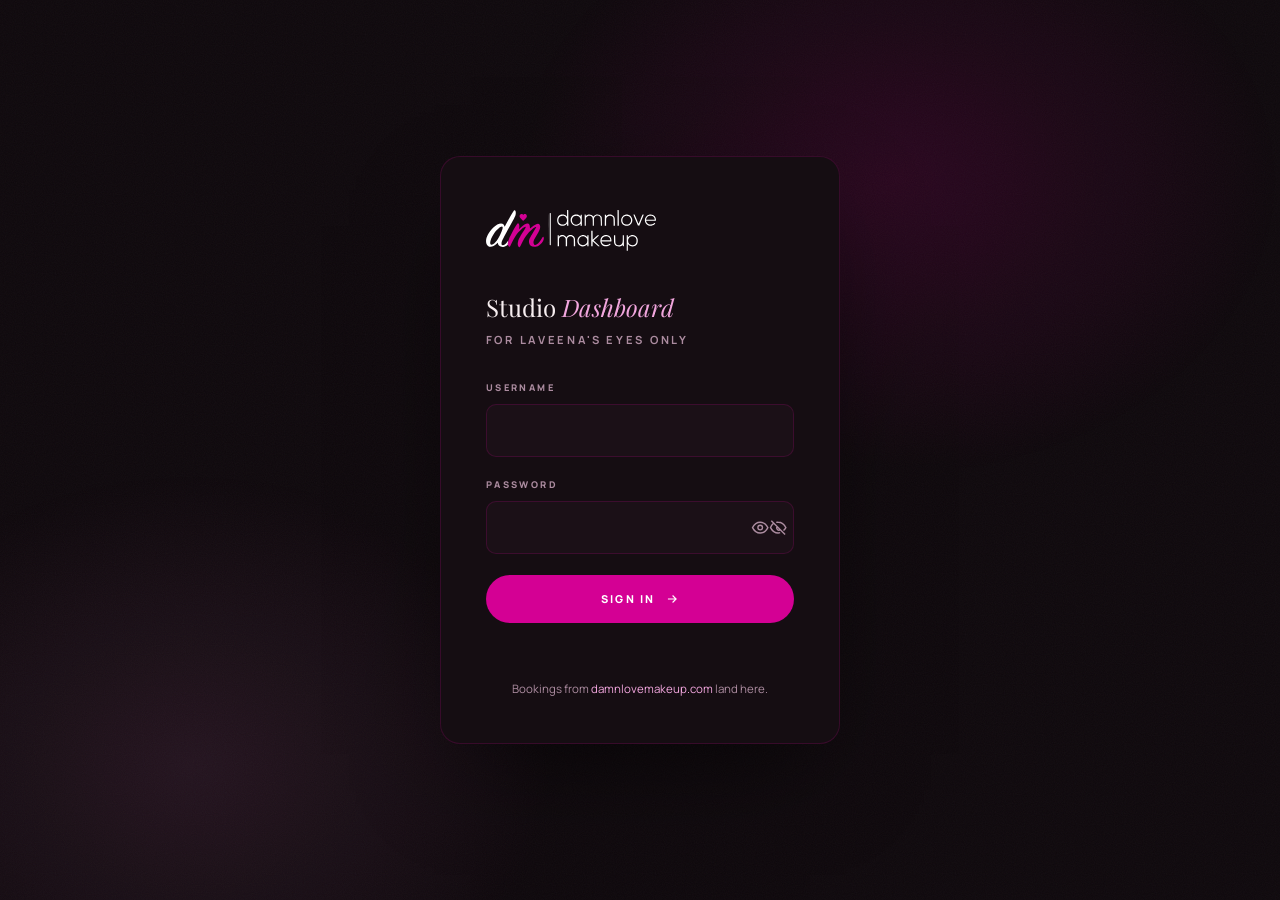
==== commit 6ca916e9: "Mobile nav + admin login improvements" ====
--- a/public/admin/index.html
+++ b/public/admin/index.html
@@ -47,6 +47,13 @@
 .field label{display:block;font-size:.58rem;font-weight:800;letter-spacing:.26em;text-transform:uppercase;color:var(--mut);margin-bottom:.5rem}
 .field input{width:100%;background:var(--panel);border:1px solid var(--hair);border-radius:10px;padding:.85rem 1rem;color:var(--ivory);transition:border-color .3s}
 .field input:focus{outline:none;border-color:var(--pink)}
+.pw-wrap{position:relative;display:flex;align-items:center}
+.pw-wrap input{padding-right:3rem}
+.pw-toggle{position:absolute;right:.4rem;top:50%;transform:translateY(-50%);width:2.3rem;height:2.3rem;display:flex;align-items:center;justify-content:center;color:var(--mut);border-radius:8px;transition:color .3s,background .3s}
+.pw-toggle:hover{color:var(--blush)}
+.pw-toggle:focus-visible{outline:2px solid var(--pink);outline-offset:1px}
+.pw-toggle svg{width:20px;height:20px}
+.pw-toggle[hidden]{display:none}
 .btn{display:inline-flex;align-items:center;justify-content:center;gap:.6rem;font-size:.68rem;font-weight:800;letter-spacing:.2em;text-transform:uppercase;padding:.95rem 1.6rem;border-radius:999px;transition:transform .4s var(--ease),background .3s,border-color .3s,color .3s}
 .btn svg{width:14px;height:14px}
 .btn-solid{background:var(--pink);color:#fff}
@@ -76,6 +83,17 @@
 .nav-item.on .badge{background:rgba(255,255,255,.22);color:#fff}
 .side .spacer{flex:1}
 @media (max-width:860px){.side .spacer{display:none}.nav-item{padding:.6rem .7rem}.nav-item span.lbl{display:none}}
+/* ── mobile admin nav: clean labelled icon-tab grid ── */
+@media (max-width:860px){
+  .side{position:sticky;top:0;z-index:60;height:auto;flex-direction:row;flex-wrap:wrap;align-items:center;justify-content:center;gap:.4rem;padding:.6rem .6rem .7rem;border-right:0;border-bottom:1px solid var(--hair);background:var(--bg-2)}
+  .side .brand{flex-basis:100%;justify-content:center;margin:0 0 .35rem;padding:.2rem}
+  .side .brand img{width:120px}
+  .side .spacer{display:none}
+  .nav-item{flex:1 1 28%;max-width:32%;min-width:0;flex-direction:column;align-items:center;justify-content:center;gap:.3rem;padding:.6rem .25rem;border-radius:11px;font-size:.6rem;text-align:center}
+  .nav-item svg{width:21px;height:21px}
+  .nav-item span.lbl{display:block;font-size:.6rem;font-weight:700;letter-spacing:.01em;line-height:1.15;white-space:nowrap;overflow:hidden;text-overflow:ellipsis;max-width:100%}
+  .nav-item .badge{display:none}
+}
 .main{padding:clamp(1.4rem,4vw,2.6rem);min-width:0;overflow-x:clip}
 .page-head{display:flex;justify-content:space-between;align-items:flex-end;gap:1rem;flex-wrap:wrap;margin-bottom:1.8rem}
 .page-head h2{font-size:clamp(1.6rem,4vw,2.4rem)}
@@ -281,8 +299,16 @@
     <img src="../assets/logo.svg" alt="DamnLove Makeup">
     <h1>Studio <em>Dashboard</em></h1>
     <p class="sub">For Laveena's eyes only</p>
-    <div class="field"><label for="lu">Username</label><input id="lu" type="text" autocomplete="username" placeholder="laveena" required></div>
-    <div class="field"><label for="lp">Password</label><input id="lp" type="password" autocomplete="current-password" placeholder="••••••••" required></div>
+    <div class="field"><label for="lu">Username</label><input id="lu" type="text" autocomplete="username" required></div>
+    <div class="field"><label for="lp">Password</label>
+      <div class="pw-wrap">
+        <input id="lp" type="password" autocomplete="current-password" required>
+        <button type="button" class="pw-toggle" id="pwToggle" aria-label="Show password" aria-pressed="false">
+          <svg class="pw-eye" viewBox="0 0 24 24" fill="none" stroke="currentColor" stroke-width="1.8"><path d="M2 12s3.5-7 10-7 10 7 10 7-3.5 7-10 7-10-7-10-7Z"/><circle cx="12" cy="12" r="3"/></svg>
+          <svg class="pw-eye-off" viewBox="0 0 24 24" fill="none" stroke="currentColor" stroke-width="1.8" hidden><path d="M3 3l18 18M10.6 10.6a3 3 0 0 0 4.2 4.2M9.4 5.2A9.7 9.7 0 0 1 12 5c6.5 0 10 7 10 7a17 17 0 0 1-3.1 3.9M6.1 6.1A17 17 0 0 0 2 12s3.5 7 10 7a9.7 9.7 0 0 0 2.6-.4"/></svg>
+        </button>
+      </div>
+    </div>
     <button class="btn btn-solid btn-full" type="submit" id="loginBtn">Sign In
       <svg viewBox="0 0 24 24" fill="none" stroke="currentColor" stroke-width="2"><path d="M5 12h13M13 6l6 6-6 6"/></svg>
     </button>
@@ -441,6 +467,20 @@
     if (res && res.authed) showApp(); else showLogin();
   }).catch(showLogin);
 
+  (function(){
+    var pt = document.getElementById("pwToggle");
+    if (!pt) return;
+    pt.addEventListener("click", function(){
+      var inp = document.getElementById("lp");
+      var show = inp.type === "password";
+      inp.type = show ? "text" : "password";
+      pt.setAttribute("aria-pressed", show ? "true" : "false");
+      pt.setAttribute("aria-label", show ? "Hide password" : "Show password");
+      pt.querySelector(".pw-eye").hidden = show;
+      pt.querySelector(".pw-eye-off").hidden = !show;
+      inp.focus();
+    });
+  })();
   document.getElementById("loginForm").addEventListener("submit", function(e){
     e.preventDefault();
     var btn = document.getElementById("loginBtn"), err = document.getElementById("loginErr");
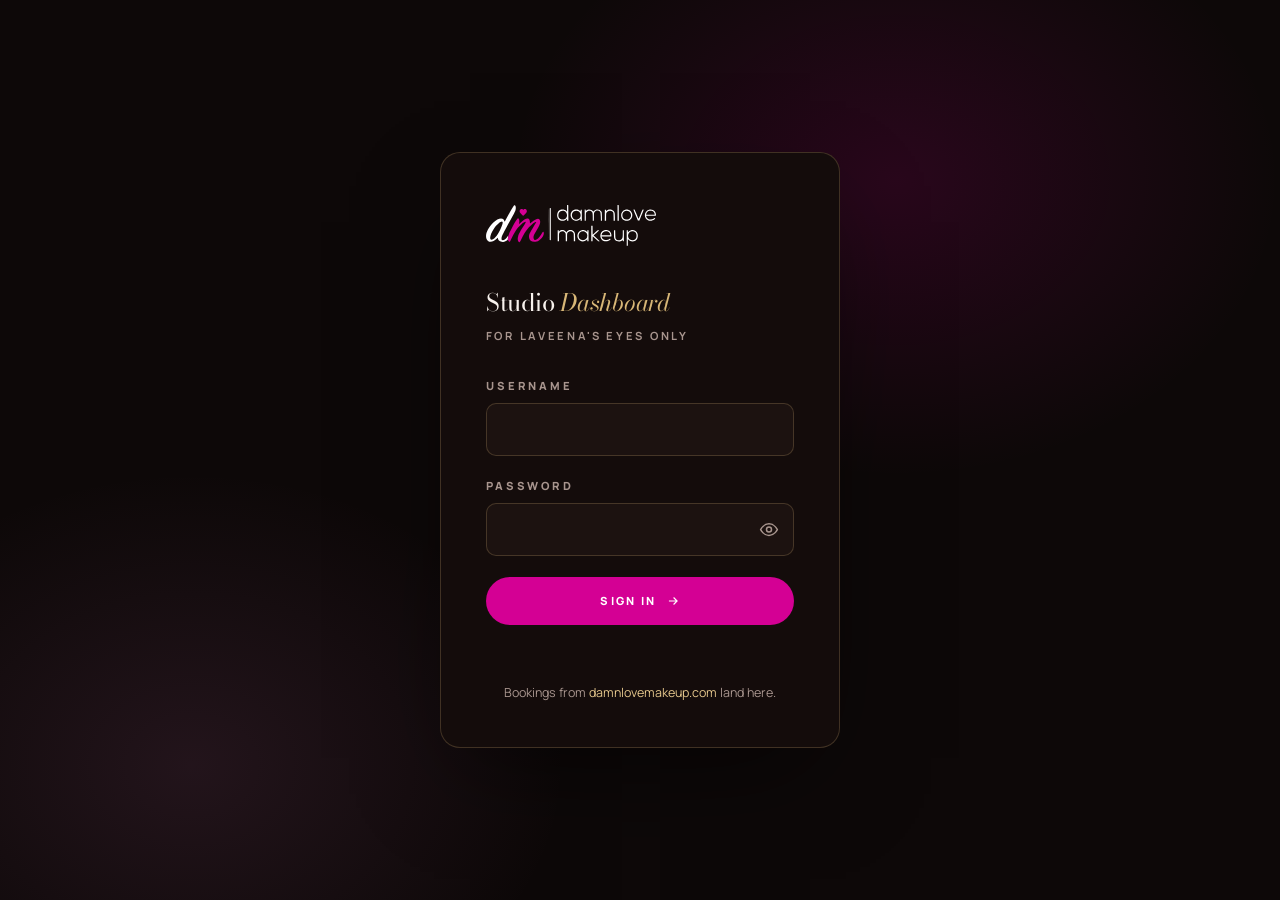
==== commit b87cd2cc: "Site redesign: real client photos, booking studio, look quiz, profile page - Home page rebuilt aroun" ====
--- a/public/admin/index.html
+++ b/public/admin/index.html
@@ -17,11 +17,11 @@
 <link rel="icon" type="image/svg+xml" href="../assets/mark.svg">
 <link rel="preconnect" href="https://fonts.googleapis.com">
 <link rel="preconnect" href="https://fonts.gstatic.com" crossorigin>
-<link href="https://fonts.googleapis.com/css2?family=Playfair+Display:ital,wght@0,400;0,500;1,400;1,500&family=Manrope:wght@400;500;600;700;800&display=swap" rel="stylesheet">
+<link href="https://fonts.googleapis.com/css2?family=Bodoni+Moda:ital,opsz,wght@0,6..96,400;0,6..96,500;1,6..96,400&family=Manrope:wght@400;500;600;700;800&display=swap" rel="stylesheet">
 <style>
 :root{
   --bg:#0F090D;--bg-2:#150D12;--panel:#1B1017;--card:#1E1219;
-  --pink:#D40094;--pink-hi:#EE2FA9;--blush:#F2A6DE;--rose:#C06BA6;
+  --pink:#D40094;--pink-hi:#B8007F;--blush:#F2A6DE;--rose:#C06BA6;
   --ivory:#F7EEF0;--mut:#AC8CA0;--hair:rgba(212,0,148,.18);--hair-2:rgba(247,238,240,.09);
   --new:#E0A73E;--conf:#4FA56B;--done:#6C8CC0;--canc:#B0607C;
   --serif:"Playfair Display",serif;--sans:"Manrope",sans-serif;--ease:cubic-bezier(.19,1,.22,1);
@@ -44,7 +44,7 @@
 .login-card h1 em{font-style:italic;color:var(--blush)}
 .login-card .sub{font-size:.7rem;font-weight:700;letter-spacing:.24em;text-transform:uppercase;color:var(--mut);margin-bottom:2rem}
 .field{margin-bottom:1.3rem}
-.field label{display:block;font-size:.58rem;font-weight:800;letter-spacing:.26em;text-transform:uppercase;color:var(--mut);margin-bottom:.5rem}
+.field label{display:block;font-size:.7rem;font-weight:800;letter-spacing:.26em;text-transform:uppercase;color:var(--mut);margin-bottom:.5rem}
 .field input{width:100%;background:var(--panel);border:1px solid var(--hair);border-radius:10px;padding:.85rem 1rem;color:var(--ivory);transition:border-color .3s}
 .field input:focus{outline:none;border-color:var(--pink)}
 .pw-wrap{position:relative;display:flex;align-items:center}
@@ -54,7 +54,7 @@
 .pw-toggle:focus-visible{outline:2px solid var(--pink);outline-offset:1px}
 .pw-toggle svg{width:20px;height:20px}
 .pw-toggle[hidden]{display:none}
-.btn{display:inline-flex;align-items:center;justify-content:center;gap:.6rem;font-size:.68rem;font-weight:800;letter-spacing:.2em;text-transform:uppercase;padding:.95rem 1.6rem;border-radius:999px;transition:transform .4s var(--ease),background .3s,border-color .3s,color .3s}
+.btn{display:inline-flex;align-items:center;justify-content:center;gap:.6rem;font-size:.7rem;font-weight:800;letter-spacing:.2em;text-transform:uppercase;padding:.95rem 1.6rem;border-radius:999px;transition:transform .4s var(--ease),background .3s,border-color .3s,color .3s}
 .btn svg{width:14px;height:14px}
 .btn-solid{background:var(--pink);color:#fff}
 .btn-solid:hover{background:var(--pink-hi);transform:translateY(-2px)}
@@ -63,7 +63,7 @@
 .btn-full{width:100%}
 .btn:disabled{opacity:.5;cursor:default;transform:none!important}
 .login-err{color:#E0245E;font-size:.82rem;margin-top:1rem;min-height:1.2em;font-weight:600}
-.login-hint{margin-top:1.6rem;font-size:.72rem;color:var(--mut);text-align:center}
+.login-hint{margin-top:1.6rem;font-size:.78rem;color:var(--mut);text-align:center}
 .login-hint a{color:var(--blush)}
 
 /* ═══ APP SHELL ═══ */
@@ -79,7 +79,7 @@
 .nav-item svg{width:18px;height:18px;flex:none}
 .nav-item:hover{color:var(--ivory);background:var(--panel)}
 .nav-item.on{background:var(--pink);color:#fff}
-.nav-item .badge{margin-left:auto;background:var(--panel);color:var(--blush);font-size:.66rem;font-weight:800;padding:.1rem .5rem;border-radius:999px}
+.nav-item .badge{margin-left:auto;background:var(--panel);color:var(--blush);font-size:.7rem;font-weight:800;padding:.1rem .5rem;border-radius:999px}
 .nav-item.on .badge{background:rgba(255,255,255,.22);color:#fff}
 .side .spacer{flex:1}
 @media (max-width:860px){.side .spacer{display:none}.nav-item{padding:.6rem .7rem}.nav-item span.lbl{display:none}}
@@ -89,9 +89,9 @@
   .side .brand{flex-basis:100%;justify-content:center;margin:0 0 .35rem;padding:.2rem}
   .side .brand img{width:120px}
   .side .spacer{display:none}
-  .nav-item{flex:1 1 28%;max-width:32%;min-width:0;flex-direction:column;align-items:center;justify-content:center;gap:.3rem;padding:.6rem .25rem;border-radius:11px;font-size:.6rem;text-align:center}
+  .nav-item{flex:1 1 28%;max-width:32%;min-width:0;flex-direction:column;align-items:center;justify-content:center;gap:.3rem;padding:.6rem .25rem;border-radius:11px;font-size:.7rem;text-align:center}
   .nav-item svg{width:21px;height:21px}
-  .nav-item span.lbl{display:block;font-size:.6rem;font-weight:700;letter-spacing:.01em;line-height:1.15;white-space:nowrap;overflow:hidden;text-overflow:ellipsis;max-width:100%}
+  .nav-item span.lbl{display:block;font-size:.7rem;font-weight:700;letter-spacing:.01em;line-height:1.15;white-space:nowrap;overflow:hidden;text-overflow:ellipsis;max-width:100%}
   .nav-item .badge{display:none}
 }
 .main{padding:clamp(1.4rem,4vw,2.6rem);min-width:0;overflow-x:clip}
@@ -107,12 +107,12 @@
 .stats{display:grid;grid-template-columns:repeat(auto-fit,minmax(130px,1fr));gap:1rem;margin-bottom:1.8rem}
 .stat{background:var(--card);border:1px solid var(--hair-2);border-radius:14px;padding:1.2rem 1.3rem}
 .stat b{font-family:var(--serif);font-size:2rem;display:block;line-height:1}
-.stat span{font-size:.62rem;font-weight:800;letter-spacing:.16em;text-transform:uppercase;color:var(--mut);margin-top:.4rem;display:block}
+.stat span{font-size:.7rem;font-weight:800;letter-spacing:.16em;text-transform:uppercase;color:var(--mut);margin-top:.4rem;display:block}
 .stat.s-new b{color:var(--new)}.stat.s-conf b{color:var(--conf)}.stat.s-done b{color:var(--done)}.stat.s-all b{color:var(--blush)}
 
 /* ═══ filters ═══ */
 .filters{display:flex;gap:.5rem;flex-wrap:wrap;margin-bottom:1.4rem;align-items:center}
-.chip{font-size:.68rem;font-weight:700;letter-spacing:.12em;text-transform:uppercase;padding:.5rem 1rem;border-radius:999px;border:1px solid var(--hair-2);color:var(--mut);transition:all .3s}
+.chip{font-size:.7rem;font-weight:700;letter-spacing:.12em;text-transform:uppercase;padding:.5rem 1rem;border-radius:999px;border:1px solid var(--hair-2);color:var(--mut);transition:all .3s}
 .chip:hover{color:var(--ivory);border-color:var(--pink)}
 .chip.on{background:var(--pink);border-color:var(--pink);color:#fff}
 .search{margin-left:auto;background:var(--panel);border:1px solid var(--hair-2);border-radius:999px;padding:.5rem 1rem;color:var(--ivory);min-width:180px}
@@ -130,12 +130,12 @@
 .bcard .binfo .meta span{color:var(--blush)}
 .bcard .bactions{display:flex;gap:.5rem;align-items:center;flex-wrap:wrap;justify-content:flex-end}
 @media (max-width:680px){.bcard .bactions{justify-content:flex-start}}
-.sbadge{font-size:.6rem;font-weight:800;letter-spacing:.14em;text-transform:uppercase;padding:.3rem .7rem;border-radius:999px}
+.sbadge{font-size:.7rem;font-weight:800;letter-spacing:.14em;text-transform:uppercase;padding:.3rem .7rem;border-radius:999px}
 .sb-new{background:rgba(224,167,62,.16);color:var(--new)}
 .sb-confirmed{background:rgba(79,165,107,.16);color:var(--conf)}
 .sb-done{background:rgba(108,140,192,.16);color:var(--done)}
 .sb-cancelled{background:rgba(176,96,124,.16);color:var(--canc)}
-.mini{font-size:.64rem;font-weight:700;letter-spacing:.1em;text-transform:uppercase;padding:.5rem .9rem;border-radius:999px;border:1px solid var(--hair-2);color:var(--mut);transition:all .3s;display:inline-flex;align-items:center;gap:.4rem}
+.mini{font-size:.7rem;font-weight:700;letter-spacing:.1em;text-transform:uppercase;padding:.5rem .9rem;border-radius:999px;border:1px solid var(--hair-2);color:var(--mut);transition:all .3s;display:inline-flex;align-items:center;gap:.4rem}
 .mini svg{width:13px;height:13px}
 .mini:hover{color:var(--ivory);border-color:var(--pink)}
 .mini.wa{background:var(--pink);border-color:var(--pink);color:#fff}
@@ -155,13 +155,13 @@
 .acal-nav button:disabled{opacity:.3;cursor:default}
 .acal-nav svg{width:13px;height:13px}
 .acal-grid{display:grid;grid-template-columns:repeat(7,1fr);gap:.3rem;text-align:center}
-.acal-grid .dow{font-size:.54rem;font-weight:800;letter-spacing:.1em;text-transform:uppercase;color:var(--rose);padding:.3rem 0}
+.acal-grid .dow{font-size:.7rem;font-weight:800;letter-spacing:.1em;text-transform:uppercase;color:var(--rose);padding:.3rem 0}
 .acal-grid .d{aspect-ratio:1;display:flex;align-items:center;justify-content:center;font-size:.82rem;border-radius:9px;border:1px solid transparent;cursor:pointer;transition:all .25s}
 .acal-grid .d.past{color:rgba(172,140,160,.25);cursor:default}
 .acal-grid .d:not(.past):hover{border-color:var(--pink)}
 .acal-grid .d.blocked{background:rgba(176,96,124,.22);color:var(--canc);position:relative}
 .acal-grid .d.blocked::after{content:"";position:absolute;left:24%;right:24%;top:50%;height:1.5px;background:var(--canc);transform:rotate(-16deg)}
-.acal-legend{display:flex;gap:1.2rem;margin-top:1.2rem;font-size:.72rem;color:var(--mut);flex-wrap:wrap}
+.acal-legend{display:flex;gap:1.2rem;margin-top:1.2rem;font-size:.78rem;color:var(--mut);flex-wrap:wrap}
 .acal-legend span{display:inline-flex;align-items:center;gap:.4rem}
 .dot{width:12px;height:12px;border-radius:4px}
 .dot.open{background:var(--card);border:1px solid var(--hair)}
@@ -174,13 +174,13 @@
 .cs-panel{background:var(--card);border:1px solid var(--hair-2);border-radius:16px;padding:1.5rem}
 .cs-panel h3{font-size:1.2rem;margin-bottom:1rem}
 .cs-panel h3 em{font-style:italic;color:var(--blush)}
-.cs-panel label{display:block;font-size:.58rem;font-weight:800;letter-spacing:.2em;text-transform:uppercase;color:var(--mut);margin:1rem 0 .5rem}
+.cs-panel label{display:block;font-size:.7rem;font-weight:800;letter-spacing:.2em;text-transform:uppercase;color:var(--mut);margin:1rem 0 .5rem}
 .cs-panel label:first-of-type{margin-top:0}
 .cs-panel select,.cs-panel input{width:100%;background:var(--panel);border:1px solid var(--hair);border-radius:10px;padding:.75rem .9rem;color:var(--ivory)}
 .cs-panel select:focus,.cs-panel input:focus{outline:none;border-color:var(--pink)}
 .cs-out{background:var(--panel);border:1px solid var(--hair);border-radius:12px;padding:1.2rem;min-height:220px;white-space:pre-wrap;font-size:.92rem;line-height:1.7;color:#E6D3DE}
 .cs-tags{margin-top:1rem;display:flex;flex-wrap:wrap;gap:.4rem}
-.cs-tag{font-size:.72rem;color:var(--blush);background:var(--panel);border:1px solid var(--hair-2);border-radius:999px;padding:.3rem .7rem}
+.cs-tag{font-size:.78rem;color:var(--blush);background:var(--panel);border:1px solid var(--hair-2);border-radius:999px;padding:.3rem .7rem}
 .cs-actions{display:flex;gap:.6rem;margin-top:1.2rem;flex-wrap:wrap}
 .toast{position:fixed;bottom:1.5rem;left:50%;transform:translateX(-50%) translateY(20px);background:var(--pink);color:#fff;padding:.8rem 1.5rem;border-radius:999px;font-size:.82rem;font-weight:700;opacity:0;pointer-events:none;transition:all .4s var(--ease);z-index:100}
 .toast.show{opacity:1;transform:translateX(-50%) translateY(0)}
@@ -198,9 +198,9 @@
 .av-card h3{font-size:1.15rem;display:flex;align-items:center;gap:.5rem}
 .av-card h3 em{font-style:italic;color:var(--blush)}
 .av-sub{font-size:.82rem;color:var(--mut);margin:.3rem 0 1rem}
-.av-count{font-size:.62rem;font-weight:800;background:var(--panel);color:var(--blush);padding:.15rem .5rem;border-radius:999px}
+.av-count{font-size:.7rem;font-weight:800;background:var(--panel);color:var(--blush);padding:.15rem .5rem;border-radius:999px}
 .av-range{display:flex;gap:.8rem;flex-wrap:wrap}
-.av-range label{flex:1;min-width:120px;font-size:.58rem;font-weight:800;letter-spacing:.16em;text-transform:uppercase;color:var(--mut);display:flex;flex-direction:column;gap:.4rem}
+.av-range label{flex:1;min-width:120px;font-size:.7rem;font-weight:800;letter-spacing:.16em;text-transform:uppercase;color:var(--mut);display:flex;flex-direction:column;gap:.4rem}
 .av-range input{background:var(--panel);border:1px solid var(--hair);border-radius:9px;padding:.6rem .7rem;color:var(--ivory);color-scheme:dark}
 .av-range input:focus{outline:none;border-color:var(--pink)}
 .blk-list{display:flex;flex-direction:column;gap:.5rem;max-height:340px;overflow:auto}
@@ -214,7 +214,7 @@
 .gp-tabbar{position:sticky;top:0;z-index:30;background:var(--bg);padding:.9rem 0;margin-bottom:1rem;box-shadow:0 14px 18px -14px rgba(0,0,0,.65)}
 @media (max-width:860px){.gp-tabbar{top:0}}
 .gp-body{scroll-margin-top:110px}
-.gp-tab{font-size:.64rem;font-weight:800;letter-spacing:.12em;text-transform:uppercase;padding:.5rem .9rem;border-radius:999px;border:1px solid var(--hair-2);color:var(--mut);transition:all .3s}
+.gp-tab{font-size:.7rem;font-weight:800;letter-spacing:.12em;text-transform:uppercase;padding:.5rem .9rem;border-radius:999px;border:1px solid var(--hair-2);color:var(--mut);transition:all .3s}
 .gp-tab:hover{color:var(--ivory);border-color:var(--pink)}
 .gp-tab.on{background:var(--pink);border-color:var(--pink);color:#fff}
 .gp-sec{display:none}
@@ -228,17 +228,17 @@
 .gp-card p strong{color:var(--ivory)}
 .gp-card ul{list-style:none;display:flex;flex-direction:column;gap:.85rem;margin-bottom:1rem}
 .gp-card li{display:block;position:relative;padding-left:1.35rem;font-size:.9rem;line-height:1.65;color:#D9C7D0}
-.gp-card li::before{content:"♥";color:var(--pink);font-size:.68rem;position:absolute;left:0;top:.52em;line-height:1}
+.gp-card li::before{content:"♥";color:var(--pink);font-size:.7rem;position:absolute;left:0;top:.52em;line-height:1}
 .gp-card li>strong:first-child{display:block;color:var(--ivory);margin-bottom:.2rem;line-height:1.4}
 .gp-lead{font-size:.98rem!important;color:var(--blush)!important;font-family:var(--serif);font-style:italic}
 .gp-copy{position:relative;background:var(--panel);border:1px solid var(--hair);border-radius:12px;padding:1.1rem 1.2rem;margin:.8rem 0 1.2rem;white-space:pre-wrap;font-size:.9rem;line-height:1.65;color:#EAD8E2}
-.gp-copy .cbtn{position:absolute;top:.7rem;right:.7rem;font-size:.56rem;font-weight:800;letter-spacing:.14em;text-transform:uppercase;color:var(--bg);background:var(--blush);padding:.3rem .7rem;border-radius:999px;transition:background .3s}
+.gp-copy .cbtn{position:absolute;top:.7rem;right:.7rem;font-size:.7rem;font-weight:800;letter-spacing:.14em;text-transform:uppercase;color:var(--bg);background:var(--blush);padding:.3rem .7rem;border-radius:999px;transition:background .3s}
 .gp-copy .cbtn:hover{background:#fff}
-.gp-copy .lbl{display:block;font-size:.56rem;font-weight:800;letter-spacing:.2em;text-transform:uppercase;color:var(--rose);margin-bottom:.6rem}
+.gp-copy .lbl{display:block;font-size:.7rem;font-weight:800;letter-spacing:.2em;text-transform:uppercase;color:var(--rose);margin-bottom:.6rem}
 .gp-day{border:1px solid var(--hair-2);border-radius:12px;margin-bottom:.7rem;overflow:hidden}
 .gp-day summary{cursor:pointer;padding:.9rem 1.1rem;font-weight:700;font-size:.92rem;display:flex;align-items:center;gap:.7rem;list-style:none;background:var(--panel)}
 .gp-day summary::-webkit-details-marker{display:none}
-.gp-day summary .dtag{font-size:.58rem;font-weight:800;letter-spacing:.1em;text-transform:uppercase;padding:.2rem .55rem;border-radius:999px;flex:none}
+.gp-day summary .dtag{font-size:.7rem;font-weight:800;letter-spacing:.1em;text-transform:uppercase;padding:.2rem .55rem;border-radius:999px;flex:none}
 .gp-day summary .dtag.reel{background:rgba(212,0,148,.16);color:var(--pink)}
 .gp-day summary .dtag.photo{background:rgba(108,140,192,.16);color:var(--done)}
 .gp-day summary .dtag.story{background:rgba(224,167,62,.16);color:var(--new)}
@@ -247,13 +247,13 @@
 .gp-day[open] summary::after{transform:rotate(45deg)}
 .gp-day .in{padding:1rem 1.1rem;font-size:.88rem;color:#D9C7D0;line-height:1.7}
 .gp-day .in b{color:var(--ivory)}
-.gp-pill{display:inline-block;font-size:.6rem;font-weight:800;letter-spacing:.1em;text-transform:uppercase;color:var(--blush);background:var(--panel);border:1px solid var(--hair-2);border-radius:999px;padding:.25rem .6rem;margin:0 .3rem .3rem 0}
+.gp-pill{display:inline-block;font-size:.7rem;font-weight:800;letter-spacing:.1em;text-transform:uppercase;color:var(--blush);background:var(--panel);border:1px solid var(--hair-2);border-radius:999px;padding:.25rem .6rem;margin:0 .3rem .3rem 0}
 .gp-week{display:flex;align-items:center;gap:.8rem;padding:1rem 1.2rem;background:var(--panel);border:1px solid var(--hair-2);border-radius:12px;margin-bottom:.7rem}
 .gp-week .wn{font-family:var(--serif);font-style:italic;color:var(--pink);font-size:1.1rem;flex:none;width:60px}
 .gp-week b{display:block;font-size:.98rem;margin-bottom:.2rem}
 .gp-week span{font-size:.82rem;color:var(--mut)}
 .sp-tbl{width:100%;border-collapse:collapse;margin:.6rem 0 1.2rem;font-size:.85rem}
-.sp-tbl th{text-align:left;font-size:.56rem;font-weight:800;letter-spacing:.16em;text-transform:uppercase;color:var(--blush);background:var(--panel);padding:.6rem .7rem;border:1px solid var(--hair-2)}
+.sp-tbl th{text-align:left;font-size:.7rem;font-weight:800;letter-spacing:.16em;text-transform:uppercase;color:var(--blush);background:var(--panel);padding:.6rem .7rem;border:1px solid var(--hair-2)}
 .sp-tbl td{padding:.55rem .7rem;border:1px solid var(--hair-2);color:#D9C7D0;vertical-align:top}
 .sp-tbl tr:nth-child(even) td{background:rgba(247,238,240,.02)}
 .sp-tbl td b{color:var(--ivory)}
@@ -270,13 +270,13 @@
 .yt-link .yt-ic{flex:none;width:30px;height:30px;border-radius:7px;background:#FF0033;display:flex;align-items:center;justify-content:center;margin-top:1px}
 .yt-link .yt-ic svg{width:16px;height:16px;color:#fff}
 .yt-link .yt-t{font-size:.82rem;font-weight:700;color:var(--ivory);line-height:1.3}
-.yt-link .yt-s{display:block;font-size:.66rem;color:var(--mut);font-weight:600;margin-top:.15rem}
+.yt-link .yt-s{display:block;font-size:.7rem;color:var(--mut);font-weight:600;margin-top:.15rem}
 .lz-wrap{display:grid;grid-template-columns:repeat(auto-fit,minmax(min(100%,280px),1fr));gap:1.1rem;margin:.6rem 0 .3rem}
 .lz{background:var(--panel);border:1px solid var(--hair-2);border-radius:14px;padding:1rem 1rem 1.1rem}
 .lz h5{font-size:.92rem;color:var(--ivory);margin-bottom:.2rem}
-.lz .lz-sub{font-size:.72rem;color:var(--mut);margin-bottom:.6rem}
+.lz .lz-sub{font-size:.78rem;color:var(--mut);margin-bottom:.6rem}
 .lz svg{width:100%;height:auto;display:block;border-radius:8px;background:radial-gradient(120% 120% at 50% 0,rgba(212,0,148,.06),transparent 70%)}
-.lz .lz-key{font-size:.72rem;color:#D9C7D0;margin-top:.5rem;line-height:1.5}
+.lz .lz-key{font-size:.78rem;color:#D9C7D0;margin-top:.5rem;line-height:1.5}
 .step-card{counter-reset:stp}
 .step{display:flex;gap:.9rem;padding:.7rem 0;border-bottom:1px solid var(--hair-2)}
 .step:last-child{border-bottom:0}
@@ -288,10 +288,79 @@
 .spec-tbl td:first-child{color:var(--blush);font-weight:700;white-space:nowrap;width:38%}
 .spec-tbl tr:nth-child(odd) td{background:rgba(247,238,240,.02)}
 
+/* FESTIVE-51 */
+.fd-dates{display:flex;flex-wrap:wrap;gap:.5rem;margin:.4rem 0 1.1rem}
+.fd-dates span{display:flex;flex-direction:column;padding:.55rem .8rem;background:var(--panel);border:1px solid var(--hair-2);border-radius:10px;font-size:.78rem;color:var(--mut);line-height:1.35}
+.fd-dates b{font-family:var(--serif);font-size:.98rem;color:var(--ivory);font-weight:500}
+.fd-tools{display:flex;align-items:center;gap:1rem;flex-wrap:wrap;margin-bottom:.4rem}
+.fd-prog{display:flex;align-items:center;gap:.6rem;font-size:.8rem;color:var(--mut)}
+.fd-prog b{color:var(--ivory)}
+.fd-bar{display:block;width:120px;height:4px;border-radius:4px;background:var(--hair-2);overflow:hidden}
+.fd-bar i{display:block;height:100%;width:0;background:var(--pink);transition:width .6s var(--ease)}
+.fd-kpi{font-size:.8rem!important;color:var(--mut)!important;margin-bottom:.9rem!important}
+.fd-kpi b{font-size:.7rem;font-weight:800;letter-spacing:.16em;color:var(--pink);margin-right:.5rem}
+.fd-day summary{flex-wrap:wrap;row-gap:.35rem}
+.fd-day .fd-d{flex:none;min-width:5.6rem;color:var(--blush);font-weight:800}
+.fd-day .fd-t{flex:1 1 12rem;font-weight:600}
+.fd-fest,.fd-now{flex:none;font-size:.7rem;font-weight:800;letter-spacing:.12em;text-transform:uppercase;padding:.2rem .55rem;border-radius:999px;border:1px solid var(--hair);color:var(--blush)}
+.fd-now{background:var(--pink);border-color:var(--pink);color:#fff}
+.fd-day.today{border-color:var(--pink);box-shadow:0 0 0 1px var(--pink) inset}
+.fd-day.done summary{opacity:.5}
+.fd-day.done .fd-t{text-decoration:line-through;text-decoration-color:var(--rose)}
+.fd-mark{margin-top:.8rem;font-size:.7rem;font-weight:800;letter-spacing:.14em;text-transform:uppercase;padding:.45rem .9rem;border-radius:999px;border:1px solid var(--hair-2);color:var(--ivory);transition:border-color .3s,background .3s}
+.fd-mark:hover{border-color:var(--pink)}
+.fd-day.done .fd-mark{background:rgba(79,165,107,.14);border-color:var(--conf)}
+@media (max-width:640px){.fd-day .fd-d{min-width:0}.fd-day .fd-t{flex-basis:100%}}
+/* ═══ V2 · DARK LUXURY ADMIN (1 Oct 2026): same brand as the new site, tuned for daily use ═══ */
+:root{
+  --bg:#0D0808;--bg-2:#140C0B;--panel:#1C1210;--card:#171010;
+  --ivory:#F7F1EC;--mut:#A8958E;--blush:#E3C58B;--rose:#C9A067;
+  --hair:rgba(216,183,119,.22);--hair-2:rgba(247,241,236,.08);
+  --gold:#D8B777;--serif:"Bodoni Moda","Didot",Georgia,serif;
+  --ease:cubic-bezier(.16,1,.3,1);
+}
+body{background:var(--bg)}
+.grain{display:none}
+::selection{background:var(--pink);color:#fff}
+:focus-visible{outline:2px solid var(--gold);outline-offset:2px}
+html{scrollbar-color:#5a4230 var(--bg)}
+h1,h2,h3,h4,.page-head h2{font-family:var(--serif);font-weight:400;letter-spacing:-.01em}
+.page-head h2 em,.gp-card h3 em,.login-card h1 em{color:var(--gold)}
+.side{background:var(--bg-2);border-right-color:var(--hair)}
+.nav-item{transition:background-color .25s,color .25s}
+.nav-item.on{background:var(--pink);color:#fff;box-shadow:0 8px 20px -12px rgba(0,0,0,.8)}
+.nav-item:not(.on):hover{background:rgba(247,241,236,.05)}
+.gp-card,.bcard,.stat,.acal,.cs-card{border-color:var(--hair-2)}
+.gp-tab.on{box-shadow:none}
+.gp-day summary{transition:background-color .25s}
+.gp-day summary:hover{background:#221613}
+.gp-day[open] .in{animation:v2open .35s var(--ease)}
+@keyframes v2open{from{opacity:0;transform:translateY(-4px)}to{opacity:1;transform:none}}
+.view.on{animation:v2view .45s var(--ease)}
+@keyframes v2view{from{opacity:0;transform:translateY(8px)}to{opacity:1;transform:none}}
+.gp-sec.on{animation:v2view .4s var(--ease)}
+@media (max-width:860px){
+  .app{padding-bottom:calc(74px + env(safe-area-inset-bottom))}
+  .side{position:fixed;left:0;right:0;bottom:0;top:auto;z-index:70;flex-wrap:nowrap;justify-content:space-around;gap:0;padding:6px 4px calc(6px + env(safe-area-inset-bottom));border-top:1px solid var(--hair);border-bottom:0;background:rgba(20,12,11,.97)}
+  .side .brand{display:none}
+  .nav-item{flex:1 1 0;max-width:none;padding:.5rem .1rem;border-radius:10px;gap:.25rem}
+  .nav-item svg{width:20px;height:20px}
+  .nav-item span.lbl{font-size:.7rem;font-weight:700;letter-spacing:-.01em}
+  .nav-item span.lbl[data-s]{font-size:0}
+  .nav-item span.lbl[data-s]::after{content:attr(data-s);font-size:.7rem}
+  .main{padding-top:1.1rem}
+  .gp-tabbar{top:0}
+}
+.pw-toggle [hidden]{display:none!important}
+@media (max-width:860px){
+  .gp-tabs{flex-wrap:nowrap;overflow-x:auto;scrollbar-width:none;-webkit-overflow-scrolling:touch;padding-bottom:2px;mask-image:linear-gradient(90deg,#000 88%,transparent)}
+  .gp-tabs::-webkit-scrollbar{display:none}
+  .gp-tab{flex:none}
+}
+@media (prefers-reduced-motion:reduce){.view.on,.gp-sec.on,.gp-day[open] .in{animation:none}}
 </style>
 </head>
 <body>
-<div class="grain" aria-hidden="true"></div>
 
 <!-- ══════════ LOGIN ══════════ -->
 <div class="login" id="loginView">
@@ -323,9 +392,9 @@
     <div class="brand"><img src="../assets/logo.svg" alt="DamnLove Makeup"></div>
     <button class="nav-item on" data-view="requests"><svg viewBox="0 0 24 24" fill="none" stroke="currentColor" stroke-width="1.7"><path d="M9 11l3 3L22 4"/><path d="M21 12v7a2 2 0 0 1-2 2H5a2 2 0 0 1-2-2V5a2 2 0 0 1 2-2h11"/></svg><span class="lbl">Requests</span><span class="badge" id="navBadge">0</span></button>
     <button class="nav-item" data-view="availability"><svg viewBox="0 0 24 24" fill="none" stroke="currentColor" stroke-width="1.7"><rect x="3" y="5" width="18" height="16" rx="2"/><path d="M16 3v4M8 3v4M3 11h18"/></svg><span class="lbl">Availability</span></button>
-    <button class="nav-item" data-view="content"><svg viewBox="0 0 24 24" fill="none" stroke="currentColor" stroke-width="1.7"><path d="M12 3l1.9 5.8H20l-4.9 3.6 1.9 5.8L12 14.6 7 18.2l1.9-5.8L4 8.8h6.1z"/></svg><span class="lbl">Content Studio</span></button>
-    <button class="nav-item" data-view="growth"><svg viewBox="0 0 24 24" fill="none" stroke="currentColor" stroke-width="1.7"><path d="M3 17l6-6 4 4 8-8"/><path d="M21 7v6M21 7h-6"/></svg><span class="lbl">Growth Plan</span><span class="badge" style="background:var(--pink);color:#fff">2mo</span></button>
-    <button class="nav-item" data-view="salon"><svg viewBox="0 0 24 24" fill="none" stroke="currentColor" stroke-width="1.7"><path d="M3 9l1.5-5h15L21 9"/><path d="M3 9h18v11a1 1 0 0 1-1 1H4a1 1 0 0 1-1-1z"/><path d="M9 21v-6h6v6"/></svg><span class="lbl">Salon Plan</span><span class="badge" style="background:var(--pink);color:#fff">New</span></button>
+    <button class="nav-item" data-view="content"><svg viewBox="0 0 24 24" fill="none" stroke="currentColor" stroke-width="1.7"><path d="M12 3l1.9 5.8H20l-4.9 3.6 1.9 5.8L12 14.6 7 18.2l1.9-5.8L4 8.8h6.1z"/></svg><span class="lbl" data-s="Content">Content Studio</span></button>
+    <button class="nav-item" data-view="growth"><svg viewBox="0 0 24 24" fill="none" stroke="currentColor" stroke-width="1.7"><path d="M3 17l6-6 4 4 8-8"/><path d="M21 7v6M21 7h-6"/></svg><span class="lbl" data-s="Growth">Growth Plan</span><span class="badge" style="background:var(--pink);color:#fff">2mo</span></button>
+    <button class="nav-item" data-view="salon"><svg viewBox="0 0 24 24" fill="none" stroke="currentColor" stroke-width="1.7"><path d="M3 9l1.5-5h15L21 9"/><path d="M3 9h18v11a1 1 0 0 1-1 1H4a1 1 0 0 1-1-1z"/><path d="M9 21v-6h6v6"/></svg><span class="lbl" data-s="Salon">Salon Plan</span><span class="badge" style="background:var(--pink);color:#fff">New</span></button>
     <div class="spacer"></div>
     <button class="nav-item" id="logoutBtn"><svg viewBox="0 0 24 24" fill="none" stroke="currentColor" stroke-width="1.7"><path d="M9 21H5a2 2 0 0 1-2-2V5a2 2 0 0 1 2-2h4M16 17l5-5-5-5M21 12H9"/></svg><span class="lbl">Sign out</span></button>
   </aside>
@@ -393,7 +462,7 @@
     <!-- GROWTH PLAN -->
     <section class="view" id="v-growth">
       <div class="page-head">
-        <div><h2>The <em>comeback</em> plan</h2><p>Your 8-week Lucknow growth playbook. Everything to shoot, post, say and do.</p></div>
+        <div><h2>The <em>growth</em> plan</h2><p>Live now: the 51-day festive calendar (1 Oct to 20 Nov). The 8-week comeback system sits in the other tabs.</p></div>
       </div>
       <div class="gp-tabbar"><div class="gp-tabs" id="gpTabs"></div></div>
       <div class="gp-body" id="gpBody"></div>
@@ -502,10 +571,14 @@
   /* ── nav ── */
   document.querySelectorAll(".nav-item[data-view]").forEach(function(n){
     n.addEventListener("click", function(){
-      document.querySelectorAll(".nav-item[data-view]").forEach(function(x){ x.classList.remove("on"); });
-      n.classList.add("on");
-      document.querySelectorAll(".view").forEach(function(v){ v.classList.remove("on"); });
-      document.getElementById("v-" + n.dataset.view).classList.add("on");
+      var swap = function(){
+        document.querySelectorAll(".nav-item[data-view]").forEach(function(x){ x.classList.remove("on"); });
+        n.classList.add("on");
+        document.querySelectorAll(".view").forEach(function(v){ v.classList.remove("on"); });
+        document.getElementById("v-" + n.dataset.view).classList.add("on");
+      };
+      swap();
+      window.scrollTo(0, 0);
       if (n.dataset.view === "growth" && window.initGrowth) window.initGrowth();
       if (n.dataset.view === "salon" && window.initSalon) window.initSalon();
     });
@@ -1973,7 +2046,394 @@
     spBuilt = true;
   };
 
-  var GP_ORDER = ["overview","comeback","weeks","daily","reels","photos","production","captions","funnels","growth","rescue"];
+  /* ═══════════════════════════════════════════════════════════
+     FESTIVE-51 · Festive + wedding-season calendar
+     Thu 1 Oct → Fri 20 Nov 2026 · 51 dated days
+     Dates checked against Drik Panchang (Lucknow): Navratri 11–19 Oct,
+     Dussehra 20 Oct, Karwa Chauth 29 Oct, Dhanteras 6 Nov, Diwali 8 Nov,
+     Govardhan 10 Nov, Bhai Dooj 11 Nov, Chhath 15 Nov, Dev Uthani 20 Nov.
+     Day labels are computed from the ISO date, never typed by hand.
+     ═══════════════════════════════════════════════════════════ */
+  GP.festive = {
+    label: "Festive 51",
+    intro:
+      '<div class="gp-card">' +
+        '<h3>The <em>festive</em> calendar &middot; 1 Oct to 20 Nov</h3>' +
+        '<p class="gp-lead">51 days. Navratri, Karwa Chauth, Dhanteras, Diwali, then straight into wedding season. Every day is dated and ready to shoot or post.</p>' +
+        '<p>The 8-week comeback built the system. This calendar applies it to the busiest 51 days of the year. The weekly rhythm stays the same (transformation Mon and Sat, teaching Tue, trend Thu, trust Fri, batch shoot Sun). The festivals override it in their own weeks. Reel numbers like <strong>#22</strong> point to the <strong>Reel Ideas</strong> tab, and scripts point to <strong>DM &amp; Sales</strong>.</p>' +
+        '<div class="fd-dates">' +
+          '<span><b>11&ndash;19 Oct</b>Navratri</span>' +
+          '<span><b>20 Oct</b>Dussehra</span>' +
+          '<span><b>29 Oct</b>Karwa Chauth</span>' +
+          '<span><b>6 Nov</b>Dhanteras</span>' +
+          '<span><b>8 Nov</b>Diwali</span>' +
+          '<span><b>11 Nov</b>Bhai Dooj</span>' +
+          '<span><b>15 Nov</b>Chhath</span>' +
+          '<span><b>20 Nov</b>Dev Uthani &middot; shaadi season</span>' +
+        '</div>' +
+        '<div class="fd-tools"><button class="btn btn-solid fd-jump" type="button">Jump to today</button><span class="fd-prog"><b class="fd-count">0</b> of 51 days done<i class="fd-bar"><i></i></i></span></div>' +
+        '<div class="gp-note"><b>Pitru Paksha runs until Sat 10 Oct.</b> Many Lucknow families hold back on celebrating and shopping until then, so 1&ndash;10 Oct is for teaching, trust and quietly pre-booking festive slots. Shoot the Navratri looks now and post them from 11 Oct.</div>' +
+      '</div>' +
+      '<div class="gp-card">' +
+        '<h3>The four <em>offers</em> &middot; one keyword each</h3>' +
+        '<p>Set each keyword as an Instagram auto-reply (Settings &rarr; Business tools &rarr; Saved replies) before 3 Oct. Put in the real price and real slot counts. Never post a number that is not true.</p>' +
+        '<ul>' +
+          '<li><strong>NAVRATRI &middot; Navratri &amp; Dandiya Express (11&ndash;19 Oct)</strong>45-minute festive glam, sweat-proof for 4 hours of garba. Evening slots from 4 PM. Fills weekdays and gives you daily client content for the series.</li>' +
+          '<li><strong>KC &middot; Karwa Chauth (29 Oct)</strong>Sargi-to-moonrise long-wear look, home visits. Offer a group rate for 3+ ladies at one home (saas, bahu, devrani, jethani). Your biggest party day of the year. Evening slots sell out first.</li>' +
+          '<li><strong>DIWALI &middot; Diwali Party Glam (30 Oct&ndash;8 Nov)</strong>Party and family-photo looks. Mother-and-daughters bookings at one home. Dhanteras and Diwali eve are the peak days.</li>' +
+          '<li><strong>DATE / TRIAL &middot; Wedding season (from 20 Nov)</strong>Trial fee adjusts against the package (DM &amp; Sales &rarr; The trial close). Lead with the complete-bride tier (Laveena + Mamta: makeup, hair and draping). Bridal is never discounted.</li>' +
+        '</ul>' +
+        '<div class="gp-copy"><span class="lbl">Auto-reply · NAVRATRI</span>Hi! Navratri Express ke slots 11 se 19 October tak hain.\n\n45 minute ka festive glam, garba aur dandiya ke liye sweat-proof. Price: Rs [X].\n\nApni date, time aur area (Lucknow) bata dijiye, main turant availability bhej deti hoon.</div>' +
+        '<div class="gp-copy"><span class="lbl">Auto-reply · KC</span>Hi! Karwa Chauth, Thursday 29 October.\n\nSargi se chaand tak tikne wala look, ghar pe aake. 3 ya zyada ladies ek ghar pe hon toh group rate milega.\n\nEvening slots sabse pehle bharte hain. Kitne log hain aur kaunsa area, bata dijiye?</div>' +
+        '<div class="gp-copy"><span class="lbl">Auto-reply · DIWALI</span>Hi! Diwali Party Glam, 30 October se 8 November tak.\n\nParty look ya family photo look, dono. Mummy aur betiyon ki booking ek saath ghar pe bhi ho jaati hai.\n\nKaunsi date aur kitne log? Main slots bhej deti hoon.</div>' +
+        '<div class="gp-copy"><span class="lbl">WhatsApp broadcast · festive slots (past clients, send Mon 12 Oct)</span>Hi [Name], Laveena here from DamnLove Makeup.\n\nFestive season ki bookings khul gayi hain:\nNavratri Express: 11 to 19 Oct\nKarwa Chauth: 29 Oct (home visits, group rate for 3+)\nDiwali Party Glam: 30 Oct to 8 Nov\n\nPurane clients ko pehle bata rahi hoon, kyunki evening slots jaldi bhar jaate hain. Date batayiye, main aapke liye rok leti hoon.\n\nAur agar ghar mein kisi ki shaadi Nov-Dec mein hai, toh unhe bhi bata dijiye.</div>' +
+      '</div>' +
+      '<div class="gp-card">' +
+        '<h3>Shoot <em>ahead</em> &middot; the four batch deadlines</h3>' +
+        '<p>Festival content posted on the festival is too late. It has to be up 5&ndash;10 days before, while people are still booking. Use the 6-piece capture from the <strong>Photo Shoots</strong> tab on every look.</p>' +
+        '<ul>' +
+          '<li><strong>By Sat 10 Oct &middot; all 9 Navratri looks</strong>Sun 4 Oct: Orange, White, Red. Wed 7 Oct: Royal Blue, Yellow, Green. Sat 10 Oct: Grey, Purple, Peacock Green. One 7&ndash;12s reel and a hero photo per look. Use Laveena or barter models, with content rights confirmed in writing on WhatsApp.</li>' +
+          '<li><strong>By Sun 18 Oct &middot; Karwa Chauth</strong>The moon look (#30), mehendi-hand close-ups, a red-and-gold saas-bahu pair look. The 14-hour fasting test is shot on Wed 21 Oct.</li>' +
+          '<li><strong>By Sun 1 Nov &middot; Diwali</strong>Gold-eye party look, mother-of-the-family look (#5), the diya-light vs ring-light test, and the complete-bride timelapse with Mamta (#36).</li>' +
+          '<li><strong>By Sun 15 Nov &middot; wedding season</strong>A real trial BTS (#26), the airbrush myth-buster (#12), a hijab-framed bridal look (#32), and the 30-day bride countdown carousel.</li>' +
+        '</ul>' +
+      '</div>' +
+      '<div class="gp-card">' +
+        '<h3>Festive <em>hashtag</em> sets</h3>' +
+        '<p>Use one festival set, plus 2 tags from the Bridal or Local set in the <strong>Hashtags &amp; Channels</strong> tab. 3&ndash;6 in the caption is enough.</p>' +
+        '<div class="gp-copy"><span class="lbl">Navratri set</span>#NavratriLook #NavratriMakeup #9Days9Colours #DandiyaNight #GarbaMakeup #LucknowMakeupArtist #DamnLoveMakeup</div>' +
+        '<div class="gp-copy"><span class="lbl">Karwa Chauth set</span>#KarwaChauth #KarwaChauthLook #KarwaChauthMakeup #FestiveMakeup #LucknowMakeupArtist #LucknowWomen #DamnLoveMakeup</div>' +
+        '<div class="gp-copy"><span class="lbl">Diwali set</span>#DiwaliLook #DiwaliMakeup #DiwaliParty #FestiveGlam #GoldMakeup #LucknowMakeupArtist #DamnLoveMakeup</div>' +
+      '</div>',
+    phases: [
+      { name:"Phase 1 · Pre-book the season", range:"Thu 1 &ndash; Sat 10 Oct",
+        why:"Pitru Paksha week. Teach, build trust, pre-sell festive slots, and shoot all 9 Navratri looks.",
+        kpi:"Auto-replies live by 3 Oct · 9 Navratri looks shot by 10 Oct · a third of Karwa Chauth evening slots pre-booked",
+        days:[
+        { iso:"2026-10-01", tag:"photo", t:"Festive dates carousel + set up the machine",
+          post:"Carousel, 6 slides: ‘Festive season 2026, save these dates’. Navratri 11–19 Oct, Dussehra 20 Oct, Karwa Chauth 29 Oct, Dhanteras 6 Nov, Diwali 8 Nov, Dev Uthani 20 Nov. Last slide: ‘Slots open. DM the festival name.’",
+          hook:"Slide 1 text: ‘2026 ke festive dates. Save kar lo, baad mein mat kehna bataya nahi.’",
+          st:"Poll: ‘Is season sabse zyada excited: Navratri / Karwa Chauth / Diwali / kisi ki shaadi?’ The answers tell you which offer to push hardest.",
+          todo:"Set up the four keyword auto-replies (top of this tab). Change the bio line to ‘Festive + bridal bookings open · DM DATE’. Add a ‘Festive 2026’ highlight. Post the carousel on WhatsApp Status.",
+          cap:"2026 ke festive dates, ek jagah. 📌\n\nNavratri se shaadi season tak, ye 51 din saal ke sabse busy din hain, aur evening slots sabse pehle bharte hain.\n\nSave kar lijiye, behen aur dost ko bhej dijiye.\n\n👉 DM the festival name (NAVRATRI / KC / DIWALI / DATE)\n\n#FestiveMakeup #LucknowMakeupArtist #BridalMakeupLucknow #DamnLoveMakeup" },
+        { iso:"2026-10-02", tag:"reel", t:"Festive skin prep · start 10 days early",
+          post:"Educational reel: 3 steps to start now so festive makeup sits right. Gentle exfoliation twice a week, a night moisturiser as the weather dries out, and SPF every day (it prevents uneven tan before the photos).",
+          hook:"‘Navratri 9 din door hai. Aaj se ye 3 cheezein shuru karo.’ Written on screen in the first frame.",
+          st:"Q&amp;A sticker: ‘Festive makeup mein aapki sabse badi problem?’ Save the best 3 questions for #21 reply-reels later.",
+          todo:"10-10-10 engagement round (Hashtags &amp; Channels tab).",
+          cap:"Navratri 9 din door hai. Makeup ki tayaari aaj se. ✨\n\nAchha makeup achhi skin pe hi baithta hai. Ye 3 steps abhi shuru kariye, aur festive photos mein fark khud dikhega.\n\nSave kariye, 11 Oct ko kaam aayega. 📌\n\n#MakeupTips #FestiveMakeup #LucknowMakeupArtist #DamnLoveMakeup" },
+        { iso:"2026-10-03", tag:"reel", t:"Swipe reveal · Navratri Express launch",
+          post:"Transformation #1 (swipe reveal) with a warm festive look, not full bridal. Launch the Navratri &amp; Dandiya Express offer in the caption.",
+          hook:"‘Wait for it…’ on the bare face. The look lands on the beat drop.",
+          st:"‘Navratri Express slots open. 45 min. Sweat-proof.’ Add a link sticker to the site and a ‘DM NAVRATRI’ text sticker.",
+          todo:"Reply to every comment for 60 minutes after posting.",
+          cap:"Same girl. 45 minutes. Navratri ready. ✨\n\nNavratri &amp; Dandiya Express is back. Festive glam that survives 4 hours of garba, fixed price, evening slots from 4 PM.\n\n11 to 19 October · slots limited\n\n👉 DM ‘NAVRATRI’\n\n#NavratriLook #DandiyaNight #MakeupTransformation #LucknowMakeupArtist #DamnLoveMakeup" },
+        { iso:"2026-10-04", tag:"engage", t:"Batch day 1 · Navratri looks 1–3",
+          post:"Light post: a throwback carousel of 5 past festive looks. ‘Kaunsa look is saal phir se?’ Comments are the goal.",
+          st:"BTS of today’s shoot, without showing the full looks (save the reveals for the series).",
+          shoot:"Day 1 Orange (copper-sunset lid, bronze skin, coral lip). Day 2 White (soft glam, pearl highlight, kohl, rose-nude lip). Day 3 Red (classic red lip, winged liner, bindi). 6-piece capture plus one 7–12s reel each.",
+          todo:"10-minute review: September Insights. Which 3 reels had the best follows? Copy their first 2 seconds this month." },
+        { iso:"2026-10-05", tag:"reel", t:"Airbrush vs HD · dandiya edition",
+          post:"#8 reworked for garba: the same look, airbrush on one side and HD on the other, after 3 hours of dancing (a real test or a fair demo). Honest verdict on who each suits.",
+          hook:"‘Garba ke 4 ghante. Kaunsa makeup bachega: airbrush ya HD?’",
+          st:"This-or-that poll: airbrush vs HD.",
+          todo:"Send the influencer barter pitch (DM &amp; Sales) to 3 Lucknow creators. Offer: free Navratri look in exchange for a collab reel during 11–19 Oct.",
+          cap:"Garba ke 4 ghante. Kaunsa makeup tikega? 💃\n\nAirbrush aur HD dono achhe hain, bas kaam alag hai. Is reel mein honest comparison hai, taaki aap sahi choose karein.\n\nNavratri Express slots: DM ‘NAVRATRI’\n\n#AirbrushMakeup #NavratriMakeup #MakeupTips #LucknowMakeupArtist #DamnLoveMakeup" },
+        { iso:"2026-10-06", tag:"story", t:"3 festive photo mistakes",
+          post:"#7 format, festive edition. (1) SPF with flashback in flash photos. (2) A base too light or too dark for warm diya and bulb light. (3) Glitter everywhere, so the eyes read as flat. Show each mistake and its fix, fast.",
+          hook:"‘Festive photos mein chehra ajeeb kyun aata hai? Ye 3 galtiyan.’",
+          st:"Quiz sticker: ‘Flash photo mein white face kyun aata hai?’ Answer: SPF flashback.",
+          cap:"Festive photos mein chehra white ya dull aata hai? Ye 3 galtiyan hain. 📸\n\nFix simple hai, bas pata hona chahiye. Watch till the end.\n\nSave kariye aur us dost ko bhejiye jiski har photo mein flashback aata hai. 😄\n\n#MakeupTips #FestiveMakeup #MakeupHacks #LucknowMakeupArtist #DamnLoveMakeup" },
+        { iso:"2026-10-07", tag:"photo", t:"Hijab-framed bridal · wedding season opens",
+          post:"#32 as a carousel: a bridal look framed by hijab or dupatta, with close-ups of eyes, jhoomar and nath placement. Muslim brides booking for Nov–Dec are researching now. Use the Nikah &amp; walima caption from the Captions tab.",
+          st:"‘Nov–Dec wedding dates: enquiries open. DM DATE.’",
+          shoot:"Navratri Day 4 Royal Blue (blue liner pop), Day 5 Yellow (golden dewy glow), Day 6 Green (emerald shimmer lid)." },
+        { iso:"2026-10-08", tag:"reel", t:"Trend audio · ‘bas halka sa’",
+          post:"#14 expectation vs reality on a rising audio (under 50K uses). ‘When she says “festival hai, bas halka sa”…’ then cut to full festive glam. 7–10s so it loops.",
+          hook:"The text on the first frame does the work. No intro.",
+          st:"Repost the reel, and add a slider: ‘Kitna halka tha ye?’",
+          todo:"Join 2 Lucknow wedding or brides Facebook groups and answer 2 questions helpfully. Do not drop links." },
+        { iso:"2026-10-09", tag:"reel", t:"Announce the series · 9 Days 9 Colours",
+          post:"7s teaser: 9 colours flashing past on one face (a few frames from each shot look). Announcing a series is the strongest follow trigger, because people come back every day.",
+          hook:"‘11 October se. 9 din. 9 rang. 9 looks. Roz shaam 7 baje.’",
+          st:"Countdown sticker set for Sun 11 Oct, 7 PM. Also a first Karwa Chauth story: ‘KC slots open, evening goes first. DM KC.’",
+          cap:"9 din. 9 rang. 9 looks. 🌈\n\n11 October se, har shaam 7 baje, us din ke rang ka ek naya Navratri look. Garba-proof, photo-ready, aur aap ghar pe try bhi kar sakti hain.\n\nFollow kar lijiye, taaki koi din miss na ho. 💄\n\n#9Days9Colours #NavratriLook #NavratriMakeup #LucknowMakeupArtist #DamnLoveMakeup" },
+        { iso:"2026-10-10", tag:"engage", t:"Batch day 2 · looks 7–9 + trial reel",
+          post:"#26 ‘Trial mein hota kya hai?’ It is a quiet, useful post for the last day of Pitru Paksha, and wedding brides need it now.",
+          st:"‘Kal se 9 din 9 rang, 7 PM.’ Reshare the countdown.",
+          shoot:"Day 7 Grey (silver smoky), Day 8 Purple (plum eyes, berry lip), Day 9 Peacock Green (teal and gold). Bonus: a Durga Puja look (red-white saree, alta, big red bindi) for Bengali community reach on 17–20 Oct.",
+          todo:"Edit reels for Days 1–3 tonight and schedule Day 1 for 7 PM tomorrow." }
+      ]},
+      { name:"Phase 2 · 9 Days, 9 Colours", range:"Sun 11 &ndash; Tue 20 Oct",
+        why:"Navratri and Dussehra. One colour-look reel every evening at 7 PM. Express clients during the day, Karwa Chauth pre-selling in Stories.",
+        kpi:"9 reels on time, none missed · 20+ Navratri Express bookings · two thirds of Karwa Chauth slots booked by 20 Oct",
+        days:[
+        { iso:"2026-10-11", tag:"reel", t:"Day 1 · Orange · Maa Shailputri", fest:"Navratri begins",
+          post:"Series reel at 7 PM. Copper-sunset lid, warm bronze skin, coral lip. End card: ‘Kal ka rang: White.’",
+          hook:"‘Navratri Day 1 · Orange. Sunset eyes jo garba tak tikein.’",
+          st:"Client Express looks all day (ask permission first). Poll: ‘Kal white pehen rahi ho?’",
+          cap:"Navratri Day 1 · Orange · Maa Shailputri 🧡\n\nSunset eyes, warm glow, aur ek coral lip jo garba ke baad bhi wahi rahe.\n\nKal ka rang: White. Follow kariye, 9 din ka series hai.\n\nNavratri Express: DM ‘NAVRATRI’\n\n#9Days9Colours #NavratriLook #NavratriMakeup #LucknowMakeupArtist #DamnLoveMakeup",
+          capLbl:"Series caption · copy and swap the day, colour and look" },
+        { iso:"2026-10-12", tag:"reel", t:"Day 2 · White · Maa Brahmacharini",
+          post:"Series reel at 7 PM. Soft glam, pearl highlight, kohl, rose-nude lip. Add a teaching beat: ‘White outfit? No SPF-heavy base, or the flash turns you grey.’",
+          hook:"‘Day 2 · White. Jab kapda simple ho, chehra bolta hai.’",
+          st:"Client looks. ‘Karwa Chauth, 17 din. Evening slots: [X] left.’",
+          todo:"Send the WhatsApp festive-slots broadcast to past clients (top of this tab)." },
+        { iso:"2026-10-13", tag:"reel", t:"Day 3 · Red · Maa Chandraghanta",
+          post:"Series reel at 7 PM. Classic red lip, winged liner, bindi. Show the lip-lock trick: liner all over, blot, second coat, set through a tissue.",
+          hook:"‘Day 3 · Red. 4 ghante dandiya, lipstick wahi ki wahi.’",
+          st:"Quiz: ‘Red lipstick ko tikaane ka sabse bada trick?’ Answer in the next story." },
+        { iso:"2026-10-14", tag:"reel", t:"Day 4 · Royal Blue · Maa Kushmanda",
+          post:"Series reel at 7 PM. Royal-blue liner pop on neutral skin. Teach the one rule: use blue on the lash line only, never all over the lid.",
+          hook:"‘Day 4 · Royal Blue. Blue liner jo cheap na lage.’",
+          st:"Client looks. Share the best comment from Day 3.",
+          todo:"Send the photographer-collab pitch (DM &amp; Sales) to 3 wedding photographers for the Nov–Dec season." },
+        { iso:"2026-10-15", tag:"reel", t:"Day 5 · Yellow · Maa Skandamata",
+          post:"Series reel at 7 PM on a trending audio (Thursday rule). Golden-yellow dewy glow, honey highlight, peach lip.",
+          hook:"‘Day 5 · Yellow. Glow jo filter jaisa lage, par hai nahi.’",
+          st:"This-or-that: ‘Dewy ya matte for garba?’" },
+        { iso:"2026-10-16", tag:"reel", t:"Day 6 · Green · Maa Katyayani",
+          post:"Series reel at 7 PM. Emerald shimmer lid, soft brown crease, nude lip. Friday is a trust day, so post a client testimonial screenshot to Stories as well.",
+          hook:"‘Day 6 · Green. Emerald eyes, bas ek shade se.’",
+          st:"Testimonial screenshot. ‘Karwa Chauth, 13 din. [X] evening slots left. DM KC.’" },
+        { iso:"2026-10-17", tag:"reel", t:"Day 7 · Grey · Maa Kalaratri", fest:"Durga Puja begins",
+          post:"Series reel at 7 PM. Silver-grey smoky eye, the boldest look of the series. Durga Puja pandals open this weekend, so post the bonus red-white Durga Puja look as a carousel in the morning.",
+          hook:"‘Day 7 · Grey. Smoky jo raat ke 12 baje bhi smoky rahe.’",
+          st:"Heavy client day. Keep the 6-piece capture on every face, above all the reaction clip." },
+        { iso:"2026-10-18", tag:"reel", t:"Day 8 · Purple · Maa Mahagauri",
+          post:"Series reel at 7 PM. Plum eyes, berry lip, soft lilac inner corner.",
+          hook:"‘Day 8 · Purple. Plum eyes har skin tone pe, promise.’",
+          st:"Client looks. ‘Kal last din: Peacock Green.’",
+          shoot:"Karwa Chauth deadline: the moon look (#30), mehendi-hand close-ups, and the red-and-gold saas-bahu pair look." },
+        { iso:"2026-10-19", tag:"reel", t:"Day 9 · Peacock Green · Maa Siddhidatri",
+          post:"Series finale at 7 PM. Teal and gold, the richest look of the nine. End card: ‘Kal: all 9 in 9 seconds.’",
+          hook:"‘Day 9 · Peacock Green. Finale look, poori shaan se.’",
+          st:"Thank the viewers who watched every day. Poll: ‘Agla series kya ho: Karwa Chauth looks / Diwali looks?’" },
+        { iso:"2026-10-20", tag:"reel", t:"Recap reel · 9 din, 9 rang, 1 chehra", fest:"Dussehra",
+          post:"All 9 looks cut on the beat, one second each, so it loops. Ask for a number in the comments.",
+          hook:"‘9 din. 9 rang. Kaunsa best tha? Number comment karo 👇’",
+          st:"‘Karwa Chauth, 9 din baaki. Last evening slots. DM KC.’ Reshare the moon-look teaser.",
+          todo:"Reply to every comment with a question back. Tonight’s comment count decides how far this reel travels.",
+          cap:"9 din. 9 rang. 1 chehra. 🌈\n\nPoore Navratri aap sab ne jo pyaar diya, uske liye thank you. Ab batao, kaunsa din sabse best tha? Number comment karo. 👇\n\nAgla stop: Karwa Chauth, 29 October. DM ‘KC’\n\n#9Days9Colours #NavratriLook #Dussehra #LucknowMakeupArtist #DamnLoveMakeup" }
+      ]},
+      { name:"Phase 3 · Karwa Chauth", range:"Wed 21 &ndash; Thu 29 Oct",
+        why:"Your biggest party-glam day of the year. Prove the look survives a full day of fasting, sell the last slots, then capture everything on the day.",
+        kpi:"Karwa Chauth fully booked by Mon 26 Oct, with a waitlist · one reel past 100K reach · a reaction clip from every client",
+        days:[
+        { iso:"2026-10-21", tag:"reel", t:"The moon look · KC offer reel",
+          post:"#30 at full length: sunset-to-moonrise glam (shot by Sun 18). Use the Karwa Chauth caption in the Captions tab and put in the real slot count.",
+          hook:"‘Chaand dekhne se pehle… chaand ban ke jaana.’",
+          st:"‘[X] evening slots left for 29 Oct. DM KC.’",
+          shoot:"The 14-hour fasting test on Laveena or a model. Airbrush base at 6 AM, timestamps through the day, still clean at moonrise." },
+        { iso:"2026-10-22", tag:"reel", t:"Trend · 4 AM sargi vs 8 PM moonrise",
+          post:"Trend audio, split-screen humour. On the left, sleepy at the 4 AM sargi. On the right, glowing at the 8 PM moonrise. 7–10s.",
+          hook:"‘4 baje sargi. 8 baje chaand. Beech mein 16 ghante. 😅’",
+          st:"Slider: ‘Kitne saal se Karwa Chauth rakh rahi ho?’ It gets high engagement with married women, the exact buyers." },
+        { iso:"2026-10-23", tag:"reel", t:"The 14-hour fasting test",
+          post:"#2 structure, Karwa Chauth edition: no food, no water, 14 hours, makeup still perfect. This is your strongest selling point, shown on camera.",
+          hook:"‘Na khana, na paani, 14 ghante. Makeup tikega? Dekhiye.’",
+          st:"Testimonial from last year’s Karwa Chauth client, if you have one. ‘Slots: [X] left.’",
+          cap:"Na khana. Na paani. 14 ghante. Makeup wahi ka wahi. 🌙\n\nKarwa Chauth pe touch-up ka time kisi ke paas nahi hota. Isliye look aisa banta hai jo sargi se chaand tak chale.\n\n29 October · home visits · group rate 3+ ladies\n\n👉 DM ‘KC’\n\n#KarwaChauth #KarwaChauthLook #LongLastingMakeup #LucknowMakeupArtist #DamnLoveMakeup" },
+        { iso:"2026-10-24", tag:"photo", t:"Saas-bahu carousel · group bookings",
+          post:"Carousel of the red-and-gold pair look (mature skin plus younger skin, #5 thinking). Sell the group rate: 3+ ladies, one home, one visit.",
+          hook:"Slide 1: ‘Is Karwa Chauth, saas-bahu dono chaand.’",
+          st:"‘Ghar pe 3+ log? Group rate. DM KC.’",
+          todo:"Post the carousel to the Facebook Page and 2 Lucknow groups where it fits. Mothers and mothers-in-law book on Facebook." },
+        { iso:"2026-10-25", tag:"engage", t:"Batch day · Diwali looks + KC logistics",
+          post:"#21 reply-with-a-reel to the best Karwa Chauth question from the comments.",
+          shoot:"Diwali gold-eye party look and the diya-light vs ring-light test. Book Mamta for the complete-bride timelapse on Sun 1 Nov.",
+          todo:"Karwa Chauth day plan: client list with times and addresses, a route in area order (Gomti Nagar, Indira Nagar, Hazratganj…), 20-minute buffers, a double kit check, power bank, ring light. Review the Navratri numbers." },
+        { iso:"2026-10-26", tag:"reel", t:"The lip that survives breaking the fast",
+          post:"#9 lip combo, Karwa Chauth edition: a liner, stain and gloss combo that stays on after the first sip of water and the first bite.",
+          hook:"‘Vrat todne ke baad bhi lipstick wahi ki wahi. Combo ye raha.’",
+          st:"‘Karwa Chauth is fully booked’ (only if true). Otherwise: ‘Last [X] slots.’ Start a waitlist for cancellations." },
+        { iso:"2026-10-27", tag:"photo", t:"Karwa Chauth checklist carousel",
+          post:"Saveable carousel: the prep timeline. No new skincare this week. Threading 2 days before. Mehendi the day before. Outfit steamed and jewellery laid out. Sargi with water and fruit. Sit for makeup at [time] for an [time] pooja.",
+          hook:"Slide 1: ‘Karwa Chauth checklist. Save karo, kal kaam aayega.’",
+          st:"Share the carousel with a ‘send to your bhabhi’ nudge. Shares matter more than likes." },
+        { iso:"2026-10-28", tag:"reel", t:"Pack with me · KC eve",
+          post:"#18 day-in-the-life teaser: packing the kit for tomorrow, the client list blurred, lights and brushes laid out. Humanises the hustle.",
+          hook:"‘Kal [X] ghar, ek din. Packing shuru.’",
+          st:"Final call. Waitlist only if you are full.",
+          todo:"Charge everything. Sleep early. Tomorrow is the biggest content day of the month." },
+        { iso:"2026-10-29", tag:"engage", t:"Karwa Chauth day · capture everything", fest:"Karwa Chauth",
+          post:"After moonrise (Lucknow around 8:06 PM, check the exact time on the day), post a 7s montage called ‘Aaj ke chaand’, using only clients who said yes.",
+          st:"All day: sargi-to-moonrise Stories, client looks, and a behind-the-scenes clip between homes.",
+          todo:"6-piece capture on every client, above all the reaction clip. That is 2 weeks of content. Ask for consent on the spot and note it." }
+      ]},
+      { name:"Phase 4 · Diwali", range:"Fri 30 Oct &ndash; Wed 11 Nov",
+        why:"Turn Karwa Chauth proof into Diwali bookings. Party and family-photo looks, with Dhanteras and Diwali eve as the peak days.",
+        kpi:"Google review from every Karwa Chauth client · Diwali Party Glam fully booked · one carousel past 500 saves",
+        days:[
+        { iso:"2026-10-30", tag:"reel", t:"KC reaction montage · Diwali offer opens",
+          post:"#22 bride reaction format using Karwa Chauth mirror moments. It is the most viral MUA format there is.",
+          hook:"‘Uska reaction dekhiye jab usne sheesha dekha 🥹’ (Karwa Chauth edition)",
+          st:"‘Diwali Party Glam, 30 Oct to 8 Nov. DM DIWALI.’",
+          todo:"Send the Google review ask (DM &amp; Sales) to every Karwa Chauth client today, while the memory is fresh." },
+        { iso:"2026-10-31", tag:"reel", t:"Diya-lit swipe reveal · Diwali launch",
+          post:"#1 swipe reveal lit by diyas and warm fairy lights. The gold look lands on the beat.",
+          hook:"‘Is Diwali, diye se zyada aap chamkengi.’",
+          st:"Link sticker to the site. ‘Dhanteras and Diwali eve go first.’",
+          cap:"Is Diwali, diye se zyada aap chamkengi. 🪔✨\n\nDiwali Party Glam: party look ya family photo look, 45 minute mein ready. Mummy aur betiyon ki booking ek saath, ghar pe.\n\n30 Oct to 8 Nov · Dhanteras aur Diwali eve sabse pehle bharte hain\n\n👉 DM ‘DIWALI’\n\n#DiwaliLook #DiwaliMakeup #FestiveGlam #LucknowMakeupArtist #DamnLoveMakeup" },
+        { iso:"2026-11-01", tag:"engage", t:"Batch day · complete bride with Mamta",
+          post:"Karwa Chauth proof carousel: 8–10 client faces from the day, consent only. ‘Karwa Chauth 2026, our chaand.’",
+          shoot:"#36 makeup + hair + drape timelapse with Mamta, and the mother-of-the-family Diwali look (#5).",
+          todo:"Review: the Karwa Chauth enquiries-to-bookings ratio. Note which reel sent the most DMs." },
+        { iso:"2026-11-02", tag:"reel", t:"Diya light vs ring light",
+          post:"Educational side-by-side. The same makeup under a ring light and under diya and bulb light. Then the fix for warm low light: more blush, less matte, glow on the high points, a slightly deeper lip.",
+          hook:"‘Diwali ki photos mein chehra dull kyun aata hai? Light ka khel hai.’",
+          st:"Quiz: ‘Diwali photos ke liye matte ya glow?’",
+          cap:"Diwali ki photos mein chehra dull kyun aata hai? 🪔\n\nDiye aur bulb ki light ring light jaisi nahi hoti. Makeup ko uske hisaab se badalna padta hai, bas 3 cheezein.\n\nSave kariye, Diwali ki raat kaam aayega. 📌\n\n#DiwaliMakeup #MakeupTips #FestiveGlam #LucknowMakeupArtist #DamnLoveMakeup" },
+        { iso:"2026-11-03", tag:"reel", t:"Mummy ka Diwali look",
+          post:"#5 mother transformation: an elegant look for mature skin, ready for family photos. This is the reel that gets forwarded in family WhatsApp groups.",
+          hook:"‘Sirf betiyan hi nahi… is Diwali mummy bhi.’",
+          st:"‘Mother and daughters, one booking, at home. DM DIWALI.’",
+          todo:"Crosspost to the Facebook Page. This is the mothers’ channel." },
+        { iso:"2026-11-04", tag:"photo", t:"Nikah to walima · one bride",
+          post:"#31 (fortnightly Muslim-bridal rotation): a soft regal nikah look, then a bolder walima look on the same bride. Nov–Dec nikah bookings are being decided now.",
+          st:"‘Wedding season, 16 days away. Nov–Dec dates: DM DATE.’" },
+        { iso:"2026-11-05", tag:"reel", t:"Trend · Diwali party GRWM",
+          post:"Trend audio, 7–12s GRWM for a Diwali party. Fast cuts, finished look on the beat.",
+          hook:"‘Diwali party ka look. 7 second. Chalo.’",
+          st:"Client looks. ‘Kal Dhanteras: [X] slots left.’" },
+        { iso:"2026-11-06", tag:"reel", t:"Dhanteras · what to buy for your kit", fest:"Dhanteras",
+          post:"Educational, not a sales post. 5 things worth buying this Dhanteras: good brushes, a daily sunscreen, a shade-matched concealer, a setting spray, a lip liner. 3 things to skip: a 40-shade glitter palette, trendy one-use gadgets, a foundation bought without a shade match. Give no brand claims you have not tested.",
+          hook:"‘Dhanteras pe makeup kit mein kya lo, kya bilkul mat lo.’",
+          st:"Heavy client day. Stories between homes. Show the gold eye look on a client.",
+          cap:"Dhanteras pe sona lijiye, aur kit mein ye 5 cheezein. ✨\n\nAur 3 cheezein jo paisa waste hain, bhale hi sab le rahe hon.\n\nSave kariye, aur shopping se pehle ek baar dekh lijiye. 📌\n\n#Dhanteras #MakeupTips #MakeupKit #LucknowMakeupArtist #DamnLoveMakeup" },
+        { iso:"2026-11-07", tag:"engage", t:"Diwali eve · peak client day",
+          post:"A 7s gold-look reveal (shot Sun 25 Oct), scheduled for 7 PM so you are free for clients.",
+          st:"Client looks all day, with a reaction clip from each one.",
+          todo:"Keep replies short today. Answer DMs in the morning and the evening, and let the scheduled post do the work." },
+        { iso:"2026-11-08", tag:"photo", t:"Happy Diwali · from the team", fest:"Diwali",
+          post:"Morning photo, no sales: Laveena (with Mamta and Prateek if possible) in festive wear. ‘Happy Diwali from DamnLove.’ Post by 11 AM, then spend the day with family.",
+          st:"Morning client looks, then a few family moments. Nothing to push today." },
+        { iso:"2026-11-09", tag:"reel", t:"Diwali 2026 ke chehre",
+          post:"Montage of Diwali client looks with consent, on the beat, 10–12s.",
+          hook:"‘Kal raat Lucknow ki sabse sundar photos yahan hain.’",
+          st:"Send the Google review ask to every Diwali client.",
+          todo:"Pin a new top 3: the Navratri recap, the Karwa Chauth reaction montage, and your best wedding reel. New visitors from the festive wave must see bridal next." },
+        { iso:"2026-11-10", tag:"story", t:"Govardhan · recap and switch to bridal",
+          post:"A 30s talking reel: ‘[X] festive clients in 40 days. Here is what I learned.’ Use real numbers only. It is warm and personal, and it ends on ‘Ab shaadi season.’",
+          st:"Replace the Festive 2026 highlight cover with a Book Your Date highlight.",
+          todo:"Full Insights review of 1 Oct to 10 Nov: top 3 reels by follows and by DMs. Boost the best one with ₹300–500 a day for 5 days, targeting Lucknow women aged 20–45 (Rescue &amp; Scale rules)." },
+        { iso:"2026-11-11", tag:"reel", t:"Bhai Dooj · 20-minute look at home", fest:"Bhai Dooj",
+          post:"A self-do tutorial. Most people do their own makeup for smaller festivals, so a 20-minute look with everyday products gets saved and shared.",
+          hook:"‘Bhai Dooj ke liye 20 minute ka look, ghar ke products se.’",
+          st:"‘Shaadi season, 9 days away. Nov–Dec dates: [X] left. DM DATE.’",
+          cap:"Bhai Dooj ke liye 20 minute ka look, ghar ke products se. 🪔\n\nKoi expensive product nahi, bas sahi order. Try kariye aur tag kariye, main repost karungi.\n\nSave for later. 📌\n\n#BhaiDooj #EasyMakeup #MakeupTutorial #LucknowMakeupArtist #DamnLoveMakeup" }
+      ]},
+      { name:"Phase 5 · Wedding run-up", range:"Thu 12 &ndash; Fri 20 Nov",
+        why:"Turn festive followers into brides. Authority, trials and real scarcity, all timed to Dev Uthani on 20 Nov, when the wedding season opens.",
+        kpi:"10+ wedding trials booked · Nov–Dec calendar filled · 15+ new Google reviews since 1 Oct",
+        days:[
+        { iso:"2026-11-12", tag:"reel", t:"Rating 2026 bridal trends",
+          post:"#19: react to and rate 5 bridal trends as a pro. Opinions get comments. Be kind to other artists, and critique the trend, not the person.",
+          hook:"‘2026 ke bridal trends, rating as a pro. #3 pe mat jaana.’",
+          st:"Poll after each trend: agree or disagree." },
+        { iso:"2026-11-13", tag:"reel", t:"Why bridal costs what it costs",
+          post:"#25 price transparency: the kit, the hours, the trial, the team, the backup plan. It answers the price objection in public, before the DM.",
+          hook:"‘Bridal makeup itna mehenga kyun hota hai? Main bataati hoon.’",
+          st:"‘Nov–Dec: [X] dates left. DM DATE.’" },
+        { iso:"2026-11-14", tag:"reel", t:"Complete bride · one team",
+          post:"#36 timelapse with Mamta (shot 1 Nov): bare face, then makeup, hair and drape. It sells the complete-bride tier without saying the price. Use the ‘Complete bride’ caption in the Captions tab.",
+          hook:"‘Bare face se complete dulhan tak. Ek hi team.’",
+          st:"‘Makeup only or the complete bride? DM DATE and I will send both.’" },
+        { iso:"2026-11-15", tag:"photo", t:"The 30-day bride countdown", fest:"Chhath Puja",
+          post:"Saveable carousel. Trial 4–6 weeks before. No new skincare in the last 3 weeks. Last facial at least 7 days before. Threading 2–3 days before. Water and sleep in the final week. The makeup call time on the day. Keep it general, and send skin concerns to a dermatologist.",
+          hook:"Slide 1: ‘Shaadi 30 din door? Ye countdown save karo.’",
+          st:"A simple, respectful Chhath greeting. No sales today.",
+          shoot:"Wedding deadline: a real trial BTS (#26), the airbrush myth-buster (#12), a hijab-framed bridal look (#32).",
+          todo:"Plan the next 30 days (wedding season) on the same weekly skeleton." },
+        { iso:"2026-11-16", tag:"reel", t:"Trial BTS · book this week",
+          post:"#26 with a real trial. It removes the fear of booking. The offer: the trial fee adjusts against the package when the date is locked.",
+          hook:"‘Trial mein hota kya hai? Chaliye dikhaati hoon.’",
+          st:"‘Trial slots this week: [X]. DM TRIAL.’",
+          todo:"Follow up (DM &amp; Sales, 24–48h script) with every bride who enquired in October and went quiet." },
+        { iso:"2026-11-17", tag:"story", t:"Myth-buster · ‘airbrush looks cakey’",
+          post:"#12: bust the myth on camera with an ultra-natural airbrush bridal base, in macro, with the skin texture visible.",
+          hook:"‘“Airbrush cakey lagta hai.” Sabse bada jhooth.’",
+          st:"Quiz: ‘Airbrush vs HD: kaunsa zyada natural?’ Answer: both are, when done right." },
+        { iso:"2026-11-18", tag:"photo", t:"Hijab-framed bridal · nikah season",
+          post:"#32 as a carousel with the new shoot (fortnightly Muslim-bridal rotation). Eyes, jhoomar, nath, and how the hijab frames the face.",
+          st:"Reshare with ‘Nikah dates for Nov–Dec: DM DATE.’" },
+        { iso:"2026-11-19", tag:"reel", t:"Trend · ‘bas natural sa’",
+          post:"#20 relatable humour on a trending audio: the ‘natural’ bridal look that takes 17 products. Highly shareable to bride group chats.",
+          hook:"‘“Bas natural sa” (every bride ever) 😂’",
+          st:"‘Tag the bride who said this.’" },
+        { iso:"2026-11-20", tag:"reel", t:"Dev Uthani · shaadi season starts", fest:"Dev Uthani Ekadashi",
+          post:"#27 booking urgency, real numbers only. Use the ‘Season booking push’ caption in the Captions tab with today’s true count.",
+          hook:"‘Dev Uthani aaj. Shaadiyaan kal se. Meri Nov–Dec ki [X] dates bachi hain.’",
+          st:"Countdown to the first wedding you have booked. ‘DM DATE, first come, first served.’",
+          todo:"51-day review: follower change, festive bookings, wedding bookings, reviews gained. Write down the 3 formats that won and repeat them all season." }
+      ]}
+    ]
+  };
+
+  function fdLabel(iso){
+    var d = new Date(iso + "T00:00:00");
+    return ["Sun","Mon","Tue","Wed","Thu","Fri","Sat"][d.getDay()] + " " + d.getDate() + " " + ["Jan","Feb","Mar","Apr","May","Jun","Jul","Aug","Sep","Oct","Nov","Dec"][d.getMonth()];
+  }
+  function fdToday(){ var d = new Date(); return aIso(d); }
+  function fdLoad(){ try { return JSON.parse(localStorage.getItem("dl_festive_done") || "{}") || {}; } catch(e){ return {}; } }
+  function fdSave(map){ try { localStorage.setItem("dl_festive_done", JSON.stringify(map)); } catch(e){} }
+  function buildFestive(){
+    var today = fdToday(), done = fdLoad();
+    var out = GP.festive.intro;
+    GP.festive.phases.forEach(function(ph){
+      out += '<div class="gp-card" style="padding:1.1rem 1.3rem;margin-bottom:.9rem">' +
+        '<h4 style="margin:.2rem 0 .3rem;font-family:var(--serif);font-size:1.05rem">'+ph.name+' &middot; '+ph.range+'</h4>' +
+        '<p style="font-size:.84rem;margin-bottom:.35rem">'+ph.why+'</p>' +
+        '<p class="fd-kpi"><b>KPI</b>'+ph.kpi+'</p>';
+      ph.days.forEach(function(day){
+        var cls = "gp-day fd-day" + (day.iso === today ? " today" : "") + (done[day.iso] ? " done" : "");
+        var body = "";
+        if (day.post) body += '<b>Post:</b> ' + day.post + '<br>';
+        if (day.hook) body += '<b>Hook:</b> ' + day.hook + '<br>';
+        if (day.st) body += '<b>Stories:</b> ' + day.st + '<br>';
+        if (day.shoot) body += '<b>Shoot:</b> ' + day.shoot + '<br>';
+        if (day.todo) body += '<b>Do:</b> ' + day.todo + '<br>';
+        if (day.cap) body += '<div class="gp-copy"><span class="lbl">' + (day.capLbl || "Caption") + '</span>' + day.cap + '</div>';
+        body += '<button type="button" class="fd-mark">' + (done[day.iso] ? "Done ✓ · undo" : "Mark day done") + '</button>';
+        out += '<details class="'+cls+'" data-iso="'+day.iso+'"' + (day.iso === today ? " open" : "") + '>' +
+          '<summary><span class="dtag '+day.tag+'">'+day.tag+'</span><span class="fd-d">'+fdLabel(day.iso)+'</span><span class="fd-t">'+day.t+'</span>' +
+          (day.fest ? '<span class="fd-fest">'+day.fest+'</span>' : '') +
+          (day.iso === today ? '<span class="fd-now">Today</span>' : '') +
+          '</summary><div class="in">'+body+'</div></details>';
+      });
+      out += '</div>';
+    });
+    return out;
+  }
+  function wireFestive(sec){
+    var done = fdLoad();
+    function refresh(){
+      var n = Object.keys(done).filter(function(k){ return done[k]; }).length;
+      var c = sec.querySelector(".fd-count"); if (c) c.textContent = n;
+      var bar = sec.querySelector(".fd-bar i"); if (bar) bar.style.width = Math.round(n / 51 * 100) + "%";
+    }
+    sec.querySelectorAll(".fd-mark").forEach(function(btn){
+      btn.addEventListener("click", function(){
+        var el = btn.closest(".fd-day"), iso = el.dataset.iso;
+        if (done[iso]) delete done[iso]; else done[iso] = true;
+        fdSave(done);
+        el.classList.toggle("done", !!done[iso]);
+        btn.textContent = done[iso] ? "Done ✓ · undo" : "Mark day done";
+        refresh();
+      });
+    });
+    var jump = sec.querySelector(".fd-jump");
+    if (jump) jump.addEventListener("click", function(){
+      var days = sec.querySelectorAll(".fd-day"), t = fdToday(), target = null;
+      days.forEach(function(d){ if (!target && d.dataset.iso >= t) target = d; });
+      if (!target) { toast("The festive calendar ended on 20 Nov"); return; }
+      target.open = true;
+      target.scrollIntoView({ behavior:"smooth", block:"center" });
+    });
+    refresh();
+  }
+
+  var GP_ORDER = ["festive","overview","comeback","weeks","daily","reels","photos","production","captions","funnels","growth","rescue"];
   var gpBuilt = false;
   function buildDaily(){
     var out = '<div class="gp-card"><h3>Your <em>day-by-day</em> plan &middot; all 56 days</h3>' +
@@ -2002,7 +2462,7 @@
       var sec = document.createElement("div");
       sec.className = "gp-sec" + (i===0 ? " on" : "");
       sec.id = "gpsec-" + key;
-      sec.innerHTML = (key === "daily") ? buildDaily() : GP[key].html;
+      sec.innerHTML = (key === "daily") ? buildDaily() : (key === "festive") ? buildFestive() : GP[key].html;
       body.appendChild(sec);
     });
     tabs.querySelectorAll(".gp-tab").forEach(function(t){
@@ -2028,6 +2488,7 @@
       });
       box.appendChild(btn);
     });
+    wireFestive(document.getElementById("gpsec-festive"));
     gpBuilt = true;
   };
 
